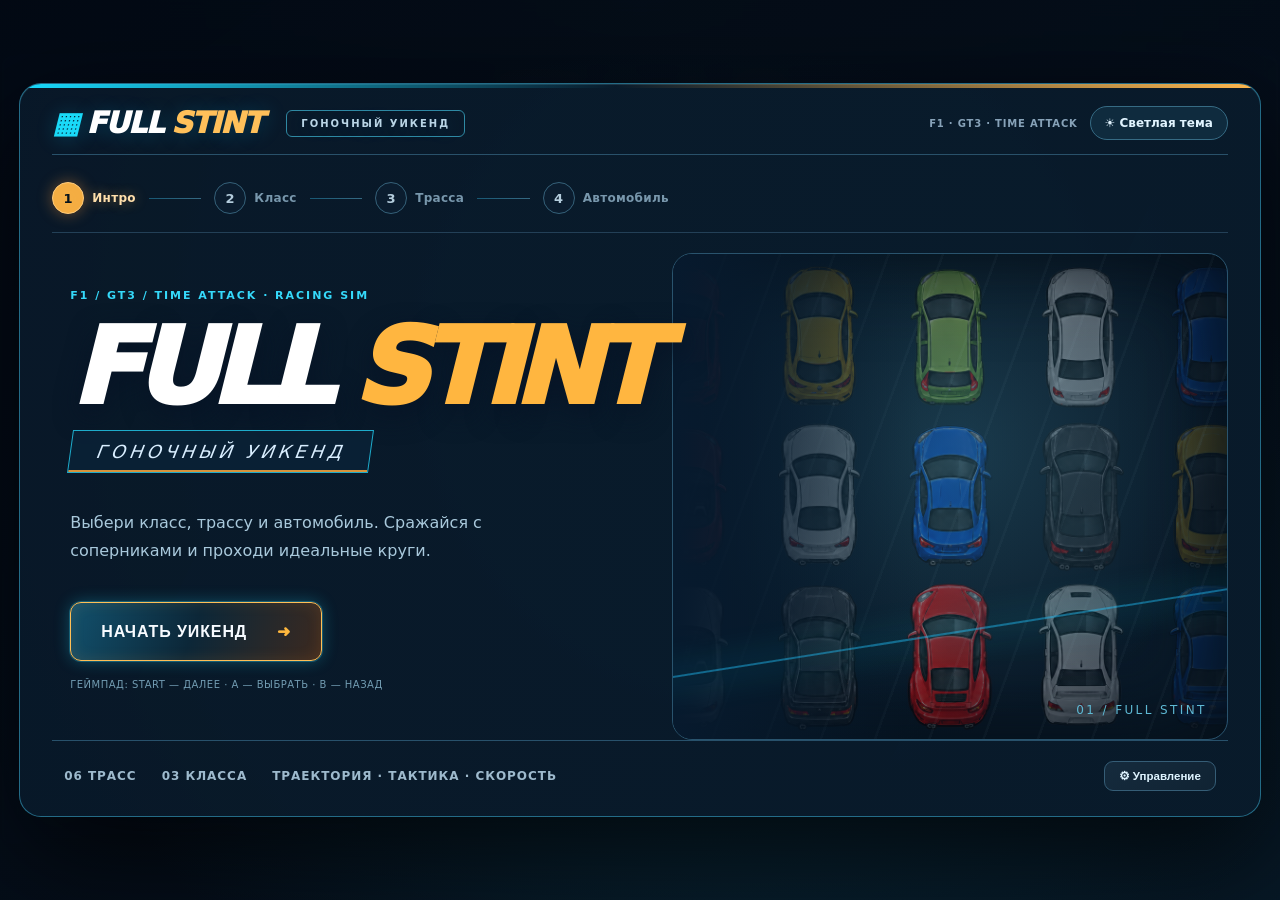
==== index.html @ b7671fef "Load both new circuits before game init, refresh imported track scripts" ====
<!DOCTYPE html>
<html lang="ru">
<head>
    <meta charset="UTF-8">
    <meta name="viewport" content="width=device-width, initial-scale=1.0, user-scalable=no">
    <link rel="icon" href="data:,">
    <title>Full Stint — F1, GT3 &amp; Time Attack</title>
    <link rel="stylesheet" href="styles.css?v=20261113-single-livery-v1">
    <link rel="stylesheet" href="ui-redesign.css?v=20261112-fullstint-v1">
</head>
<body tabindex="-1">

<div id="viewportContainer">
    <div id="hud-top-center">
        <div class="top-metric">
            <div class="top-label" id="sessionLabel">КВАЛИФИКАЦИЯ</div>
            <div class="top-value" id="topLapCounter">КРУГ 1</div>
        </div>
        <div class="top-divider"></div>
        <div class="top-metric">
            <div class="top-label">ПОЗ.</div>
            <div class="top-value" id="topPosCounter" style="color:#38bdf8;">P1 / 1</div>
        </div>
        <div class="top-divider"></div>
        <div class="top-metric">
            <div class="top-label">КРУГ</div>
            <div class="top-value" id="topCurTime">--:--.---</div>
        </div>
        <div class="top-divider"></div>
        <div class="top-metric">
            <div class="top-label" id="topClockLabel">ВРЕМЯ</div>
            <div class="top-value" id="topRaceClock">00:00</div>
        </div>
    </div>

    <div id="start-lights"></div>
    <div id="race-control"></div>

    <div id="hud-left-stack">
      <div id="hud-left" class="hud-panel">
        <h1 id="hudCarTitle">—</h1>
        <div class="timer-row">Сектор <span id="cpStatus" class="timer-val">1 / 4</span></div>
        <div class="timer-row">Последний круг <span id="lastTime" class="timer-val">--:--.---</span></div>
        <div class="standings-mini" id="liveTower" hidden></div>
      </div>
    </div>

    <section id="damage-panel" aria-label="Повреждения машины">
        <h2>Состояние машины</h2>
        <div data-damage="front"><span>Переднее крыло</span><b>0%</b></div>
        <div data-damage="rear"><span>Заднее крыло</span><b>0%</b></div>
        <div data-damage="suspension"><span>Подвеска</span><b>0%</b></div>
        <div data-damage="engine"><span>Двигатель</span><b>0%</b></div>
        <div data-damage="body"><span>Кузов</span><b>0%</b></div>
        <p id="damageEffect">Все узлы исправны</p><small id="damageRepairHint">Ремонт выполняется на пит-стопе</small>
    </section>

    <div id="hud-right" class="hud-panel">
        <div class="timer-row">ТРАССА <span id="hudTrackName" style="color:#38bdf8; font-weight:700;">—</span></div>
        <div class="timer-row">ЛУЧШИЙ <span id="bestTime" class="timer-val best-val">--:--.---</span></div>
        <div class="timer-row">СЕССИЯ <span id="sessionBestTime" class="timer-val">--:--.---</span></div>

    </div>

    <canvas id="gameCanvas" width="1280" height="790" tabindex="0"></canvas>
    <section id="minimapFrame" aria-label="Мини-карта трассы">
        <div class="minimap-heading">КАРТА ТРАССЫ</div>
        <canvas id="minimapCanvas" width="600" height="420"></canvas>
    </section>

    <div id="steering-wheel-dash" aria-label="Показатели автомобиля">
        <div class="dash-block dash-speed-block"><div class="dash-lbl">СКОРОСТЬ</div><div class="dash-val" id="dashSpeed">0 <small>км/ч</small></div><small class="dash-sub slipstream-sub" id="dashSlipstream" hidden></small></div>
        <div class="dash-divider"></div>
        <div class="dash-block dash-gear-block"><div class="dash-lbl">ПЕРЕДАЧА</div><div class="dash-val" id="dashGear">N</div></div>
        <div class="dash-block rpm-block"><div class="dash-lbl">RPM</div><div class="rpm-bar"><div class="rpm-fill" id="dashRpmFill"></div></div><div class="dash-val" id="dashRpm">1100</div></div>
        <div class="dash-divider"></div>
        <div class="dash-block tire-block"><div class="dash-lbl">ШИНЫ</div><div class="dash-val" id="dashTireHealth">100<small>%</small></div><small class="dash-sub" id="dashCompound">M</small></div>
        <div class="dash-divider"></div>
        <div class="dash-block damage-block"><div class="dash-lbl">УРОН</div><div class="dash-val" id="dashWingDmg">0%</div></div>
        <div class="dash-block drs-block" id="drsDashBlock" hidden><div class="dash-lbl">DRS</div><div class="dash-val" id="dashDRS">—</div></div>
    </div>

    <button id="btnHudControls" data-open-controls>Управление · F2</button>
    <section id="pit-assistant" aria-label="Пит-стоп">
        <div class="pit-panel-heading"><h2>ПИТ</h2><span class="pit-speed-badge" id="pitSpeedBadge">80 км/ч</span></div>
        <p class="pit-section-title">ШИНЫ</p>
        <div class="next-tires">
            <button data-next-tire="soft" title="Мягкие · около 5 кругов" aria-label="Мягкие"><b class="tire-dot soft">S</b><small>1</small></button>
            <button data-next-tire="medium" title="Средние · около 8 кругов" aria-label="Средние"><b class="tire-dot medium">M</b><small>2</small></button>
            <button data-next-tire="hard" title="Жёсткие · около 12 кругов" aria-label="Жёсткие"><b class="tire-dot hard">H</b><small>3</small></button>
        </div>
        <div id="nextTireSummary" aria-live="polite" hidden>—</div>
        <button id="btnPitRequest">ПИТ · P</button>
        <div id="pitPlanText" class="pit-status" role="status">ПИТ НЕ ЗАПЛАНИРОВАН</div>
        <div class="race-strategy-card" aria-label="План гонки" hidden>
            <div class="race-strategy-heading"><span>ПЛАН</span><span class="auto-tag">СТАНДАРТ</span></div>
            <div id="raceStrategyPlan" aria-live="polite">—</div>
        </div>
        <small class="pit-help" hidden></small>
    </section>
    <section id="trial-panel" hidden aria-label="Time Attack"><h2>TIME ATTACK</h2><b id="trialRecord">—</b><p id="trialStatus">ПЕРЕСЕКИТЕ СТАРТ</p><small id="trialStartNote">Выезд 90 км/ч · время начнётся на линии</small><small id="trialGhostStatus"></small><p><span id="trialPauseHint">Esc · пауза</span></p></section>
    <div id="control-hint">W / ↑ газ · S / ↓ тормоз / назад · A / ← и D / → руль · Space ручник · Esc пауза</div>
</div>

<!-- ============ ГАРАЖ ============ -->
<div id="garageModal" class="modal-overlay">
    <div class="modal-card garage-card" id="garageCard">
        <div class="modal-title">
            <span class="fs-top-brand"><span class="fs-chequer">▦</span> FULL <em>STINT</em><small>ГОНОЧНЫЙ УИКЕНД</small></span>
            <div class="garage-top-tools"><span>F1 · GT3 · TIME ATTACK</span><button id="themeToggle" class="theme-toggle" type="button" aria-label="Переключить тему">Светлая тема</button></div>
        </div>

        <div class="garage-progress" id="garageProgress" aria-label="Шаги выбора">
            <span class="garage-progress-step active" data-step="intro"><b>1</b> Интро</span><i></i>
            <span class="garage-progress-step" data-step="class"><b>2</b> Класс</span><i></i>
            <span class="garage-progress-step" data-step="track"><b>3</b> Трасса</span><i></i>
            <span class="garage-progress-step" data-step="car"><b>4</b> Автомобиль</span>
        </div>

        <section class="garage-stage is-active fs-intro" id="garageStageIntro" aria-label="Главное меню">
            <div class="fs-intro-world">
                <div class="fs-intro-copy">
                    <div class="fs-eyebrow">F1 / GT3 / TIME ATTACK · RACING SIM</div>
                    <h1>FULL <em>STINT</em></h1>
                    <p class="fs-intro-subtitle">ГОНОЧНЫЙ УИКЕНД</p>
                    <p class="fs-intro-lead">Выбери класс, трассу и автомобиль. Сражайся с соперниками и проходи идеальные круги.</p>
                    <button class="primary-btn fs-intro-action" id="btnIntroContinue" onclick="continueGarageStage('class')">НАЧАТЬ УИКЕНД <span>➜</span></button>
                    <p class="fs-pad-hint">ГЕЙМПАД: START — ДАЛЕЕ · A — ВЫБРАТЬ · B — НАЗАД</p>
                </div>
                <div class="fs-intro-picture" role="img" aria-label="Гоночные автомобили на стартовой решётке"><span class="fs-grid-line"></span><span class="fs-intro-number">01 / FULL STINT</span></div>
            </div>
            <div class="fs-intro-footer"><span>06 ТРАСС</span><span>03 КЛАССА</span><span>ТРАЕКТОРИЯ · ТАКТИКА · СКОРОСТЬ</span><button class="secondary-btn" data-open-controls>⚙ Управление</button></div>
        </section>

        <section class="garage-stage" id="garageStageClass" aria-label="Выбор класса">
            <div class="stage-heading"><div><div class="section-label" id="classModeLabel">ВЫБЕРИ КЛАСС</div><p>Сначала выбери формат гонки</p></div></div>
            <div class="class-switch-row">
                <button class="class-btn active" id="classBtnGT3" onclick="chooseClass('GT3')"><span class="fs-class-type">ГРАН-ТУРИЗМО / WEC</span><strong>GT3</strong><span class="fs-class-art fs-gt3-art"></span><small id="gt3RosterSummary">Гонка на выживание · 12 моделей · 21 машина в сетке</small><span class="fs-class-footer">СКОРОСТЬ 8/10 · БАЛАНС 9/10</span></button>
                <button class="class-btn" id="classBtnF1" onclick="chooseClass('F1')"><span class="fs-class-type">КОРОЛЕВСКИЕ ГОНКИ</span><strong>F1</strong><span class="fs-class-art fs-f1-art"></span><small>Формульные болиды · чемпионат</small><span class="fs-class-footer">СКОРОСТЬ 10/10 · ПРИЖИМ 10/10</span></button>
                <button class="class-btn" id="classBtnTA" onclick="chooseClass('TA')"><span class="fs-class-type">БОРЬБА СО ВРЕМЕНЕМ</span><strong>TIME ATTACK</strong><span class="fs-class-art fs-ta-art"></span><small>16 дорожных машин · FWD, RWD, AWD</small><span class="fs-class-footer">ТВОЙ РЕКОРД · ПРИЗРАК</span></button>
            </div>
            <div class="stage-actions"><button class="secondary-btn" data-open-controls>Управление</button><button class="primary-btn" id="btnClassContinue" onclick="continueGarageStage('track')">Выбрать трассу <span>→</span></button></div>
        </section>

        <section class="garage-stage" id="garageStageTrack" aria-label="Выбор трассы">
            <div class="stage-heading"><div><div class="section-label">ВЫБЕРИ ТРАССУ <span id="trackLockHint"></span></div><p id="trackStageDescription">Выбери трассу для заезда</p></div><button class="secondary-btn stage-back" onclick="continueGarageStage('class')">← Класс</button></div>
            <section class="garage-section garage-track-section">
                <div id="seasonPanel" class="season-panel" style="display:none;">
                    <div class="season-head">
                        <div><b id="seasonTitle">СЕЗОН</b> <span id="seasonSub" style="color:#8b95a5; font-size:11px;"></span></div>
                        <div style="display:flex; gap:8px;">
                            <button class="secondary-btn" id="btnSeasonTable">📊 Таблицы</button>
                            <button class="secondary-btn" id="btnNewSeason">🔀 Новый</button>
                        </div>
                    </div>
                    <div id="seasonCalendar" class="season-cal"></div>
                </div>
                <div class="fs-track-hero" id="selectedTrackHero" aria-live="polite"></div>
                <div class="track-grid" id="trackSelectorGrid"></div>
            </section>
            <div class="stage-actions"><button class="secondary-btn" data-open-controls>Управление</button><button class="primary-btn" onclick="continueGarageStage('car')">Выбрать машину <span>→</span></button></div>
        </section>

        <section class="garage-stage" id="garageStageCar" aria-label="Выбор машины">
            <div class="stage-heading"><div><div class="section-label">ВЫБЕРИ МАШИНУ</div><p id="carStageDescription">Игровые оценки характеристик — от 1 до 100</p></div><button class="secondary-btn stage-back" onclick="continueGarageStage('track')">← Трасса</button></div>
            <section class="garage-section garage-car-section">
                <div class="selected-car-preview" id="selectedCarPreview"></div>
                <div class="car-filter-row"><span class="section-label">ТВОЙ ГАРАЖ</span><span id="garageCarCount"></span><button id="favoriteFilter" class="favorite-filter" type="button" aria-pressed="false">♡ Избранное</button></div>
                <div class="car-grid" id="carSelectorGrid"></div>
                <div class="favorite-empty" id="favoriteEmpty" hidden>Пока нет избранных машин. Нажми ♡ на карточке машины.</div>
                <div class="section-label team-lock-hint" id="teamLockHint"></div>
                <div class="teammate-bar" id="driverBar">
                    <span>Пилот</span>
                    <span id="driverPills" style="display:flex; gap:8px;"></span>
                    <span id="driverHint" style="color:#95a5a6; font-size:10.5px;"></span>
                </div>
            </section>

            <details class="garage-advanced" id="garageAdvanced">
            <summary>Дополнительные настройки · дистанция, соперники, тактика</summary>
            <div class="garage-advanced-content">
                <div class="section-label">СОПЕРНИКИ</div>
                <div class="ai-settings"><label>Темп соперников <output>106%</output><input data-ai-setting="pace" type="range" min="80" max="110" value="106" aria-label="Темп соперников"></label><label>Агрессивность <output>65%</output><input data-ai-setting="aggression" type="range" min="0" max="100" value="65" aria-label="Агрессивность соперников"></label><small>Агрессивность: 0 — осторожно, 100 — жёсткая борьба. В гонке с призраком соперников нет.</small></div>
                <div class="section-label">ДИСТАНЦИЯ И ТАКТИКА</div>
                <div class="garage-strategy-options">
                    <div id="lapSection" style="display:flex; gap:10px; align-items:center;">
                        <div style="font-size:10.5px; color:#95a5a6; font-weight:700;">КРУГОВ В ГОНКЕ:</div>
                        <div id="lapButtons" style="display:flex; gap:5px;">
                            <button class="lap-btn" data-laps="2" onclick="setLaps(2)">2 кр.</button>
                            <button class="lap-btn active" data-laps="3" onclick="setLaps(3)">3 кр.</button>
                            <button class="lap-btn" data-laps="5" onclick="setLaps(5)">5 кр.</button>
                            <button class="lap-btn" data-laps="10" onclick="setLaps(10)">10 кр.</button>
                        </div>
                    </div>
                    <div id="enduranceNote" class="endurance-note" style="display:none;"></div>
                    <div id="strategyRules" class="strategy-intro"></div>
                </div>
                <div class="strategy-grid" id="strategyGrid"></div>
            </div>
            </details>

            <p id="ghostRecordHint"></p>
            <small class="map-credit">Геометрия © <a href="https://www.openstreetmap.org/copyright" target="_blank" rel="noopener">OpenStreetMap contributors</a> · ODbL</small>
            <div class="start-actions"><button class="secondary-btn" data-open-controls>Управление и клавиши</button>
                <button class="ghost-btn" id="btnGhostRace">🏁 Time Attack</button>
                <button class="secondary-btn" id="btnStartQuali">⏱️ Квалификация</button>
                <button class="primary-btn" id="btnDirectRace">Гонка со старта ▶</button>
            </div>
        </section>
    </div>
</div>

<!-- ============ ПАУЗА ============ -->
<div id="pauseModal" class="modal-overlay" style="display:none;">
    <div class="modal-card" style="width:min(460px,95vw); text-align:center;">
        <div class="modal-title" style="justify-content:center;">⏸ ПАУЗА</div>
        <div style="display:flex; flex-direction:column; gap:10px; margin-top:10px;">
            <button class="secondary-btn" data-open-controls>Управление и клавиши</button>
            <button class="primary-btn" id="btnResumeGame">Продолжить</button>
            <button class="secondary-btn" id="btnRestartTrial" style="display:none;">Новая попытка Time Attack</button>
            <button class="secondary-btn" id="btnEndQuali" style="display:none;">🏁 Завершить квалификацию → гонка по её итогам</button>
            <button class="secondary-btn" id="btnBackToGarage">В гараж</button>
        </div>
    </div>
</div>

<!-- ============ ФИНИШ / ТАБЛИЦЫ ============ -->
<div id="finishModal" class="modal-overlay" style="display:none;">
    <div class="modal-card" style="width:min(980px,97vw);">
        <div class="modal-title"><span id="finishTitle">🏁 ФИНИШ</span><span id="finishSub" style="font-size:12px; color:#38bdf8;"></span></div>
        <div class="finish-tabs" id="finishTabs">
            <button class="view-btn active" id="tabRace">🏁 Результат гонки</button>
            <button class="view-btn" id="tabDrivers">👤 Кубок гонщиков</button>
            <button class="view-btn" id="tabTeams">🏭 Кубок конструкторов</button>
        </div>
        <div id="finishBanner" class="finish-banner" style="display:none;"></div>
        <div class="standings-scroll-box">
            <table class="standings-table">
                <thead id="finishTableHead"></thead>
                <tbody id="finishTableBody"></tbody>
            </table>
        </div>
        <div style="display:flex; gap:10px; justify-content:flex-end; margin-top:10px;">
            <button class="secondary-btn" id="btnFinishRestart">↻ Ещё раз</button>
            <button class="secondary-btn" id="btnFinishGarage">В гараж</button>
            <button class="primary-btn" id="btnFinishNext" style="display:none;">Следующая гонка ▶</button>
        </div>
    </div>
</div>


<div id="controlsModal" class="modal-overlay" style="display:none;" role="dialog" aria-modal="true" aria-labelledby="controlsTitle">
    <div class="modal-card controls-card">
        <div class="controls-heading"><div><h2 id="controlsTitle">Управление</h2><p>Настройте клавиатуру и геймпад отдельно</p></div><button id="btnCloseControls" class="secondary-btn">Готово · Esc / B</button></div>
        <p id="bindingMessage" role="status"></p>
        <div class="controls-tabs" role="tablist" aria-label="Тип управления">
            <button type="button" class="controls-tab active" role="tab" aria-selected="true" data-controls-tab="keyboard">⌨️ Клавиатура</button>
            <button type="button" class="controls-tab" role="tab" aria-selected="false" data-controls-tab="gamepad">🎮 Геймпад</button>
        </div>
        <section id="keyboardControlsPanel" role="tabpanel">
            <div id="bindingGrid"></div>
            <button id="btnResetBindings" class="secondary-btn">Сбросить клавиши</button>
        </section>
        <section id="gamepadControlsPanel" role="tabpanel" hidden>
            <p id="gamepadStatus" class="gamepad-status" role="status">Проверяем подключение геймпада…</p>
            <p class="gamepad-note">Газ и тормоз работают с аналоговыми триггерами, руль — с осью стика. В гонке кнопки позволяют менять передачи и шины, запрашивать пит-стоп, управлять камерой, звуком и паузой. В меню: крестовина или левый стик — выбор, A — подтвердить, B — назад или продолжить.</p>
            <div id="gamepadBindingGrid"></div>
            <button id="btnResetGamepadBindings" class="secondary-btn">Сбросить назначения геймпада</button>
        </section>
<h3>Соперники</h3><div class="ai-settings"><label>Темп соперников <output>106%</output><input data-ai-setting="pace" type="range" min="80" max="110" value="106" aria-label="Темп соперников"></label><label>Агрессивность <output>65%</output><input data-ai-setting="aggression" type="range" min="0" max="100" value="65" aria-label="Агрессивность соперников"></label><small>Агрессивность: 0 — осторожно, 100 — жёсткая борьба. В гонке с призраком соперников нет.</small></div><h3>Коробка, камера и поведение машины</h3><p class="settings-note">В режиме с призраком физика и коробка фиксируются на старте. Клавиши и камеру можно менять.</p>
<div class="config-bar">
            <div style="display:flex; gap:18px; flex-wrap:wrap;">
                <div>
                    <div class="cfg-label">КОРОБКА ПЕРЕДАЧ</div>
                    <div style="display:flex; gap:5px;">
                        <button class="view-btn active" id="btnGearAuto" onclick="setTransmissionMode('AUTO')">⚙️ Автомат</button>
                        <button class="view-btn" id="btnGearManual" onclick="setTransmissionMode('MANUAL')">🕹️ Ручная</button>
                    </div>
                </div>
                <div>
                    <div class="cfg-label">ВИД СВЕРХУ (камера)</div>
                    <div style="display:flex; gap:5px;">
                        <button class="view-btn active" data-tf="CAR" onclick="setTopFollow('CAR')" title="Камера следует за вашей машиной">🚗 На машине</button>
                        <button class="view-btn" data-tf="TRACK" onclick="setTopFollow('TRACK')" title="Камера неподвижна, видна вся трасса целиком">🗺️ На трассе</button>
                    </div>
                </div>
                <div>
                    <div class="cfg-label">УПРАВЛЕНИЕ МАШИНОЙ</div>
                    <div style="display:flex; gap:5px;">
                        <button class="view-btn active" data-hm="ARCADE" onclick="setHandling('ARCADE')" title="Больше сцепления, мгновенный отклик руля и педалей">🎮 Аркада</button>
                        <button class="view-btn" data-hm="REAL" onclick="setHandling('REAL')" title="Полный круг сцепления и точная работа педалями">🏁 Реализм</button>
                    </div>
                </div>
                <div>
                    <div class="cfg-label">ЗВУК</div>
                    <button class="view-btn active" id="btnSound" onclick="toggleSound()">🔊 Вкл</button>
                </div>
            </div>
            </div>
    </div>
</div>

<script src="data.js?v=20261104-wec-pitlane-single-livery-v1"></script>
<script src="circuits.js?v=20261104-wec-reset-v4"></script>
<script src="track-geometry.js?v=20261104-wec-pitlane-single-livery-v1"></script>
<script src="vehicle-character.js?v=20261103-balance-2.20"></script>
<script src="balance.js?v=20261112-bop-v1"></script>
<script src="sprites.js?v=20261103-time-attack-ghost-v4"></script>
<script src="sprite-overrides.js?v=20261113-single-livery-v1"></script>
<script src="models.js?v=20261103-time-attack-ghost-v4"></script>
<script src="track.js?v=20261113-import-monza-spa-v2"></script>
<script src="render2d.js?v=20261113-single-livery-v1"></script>

<script src="topview.js?v=20261113-import-monza-spa-v2"></script>
<script src="audio.js?v=20261103-time-attack-16-car-v1"></script>
<script src="race-ai.js?v=20261113-overtaking-v2"></script>
<script src="physics.js?v=20261113-import-grid-v2"></script>
<script src="custom-monza.js?v=20261113-import-v2"></script>
<script src="custom-spa.js?v=20261113-import-v2"></script>
<script src="season.js?v=20261104-wec-reset-v4"></script>
<script src="controls.js?v=20261104-distance-boards-v1"></script>
<script src="ghost.js?v=20261103-portrait-notices-2.19"></script>
<script src="main.js?v=20261113-single-livery-v1"></script>
</body>
</html>
---- styles.css ----
* { box-sizing: border-box; user-select: none; -webkit-user-select: none; touch-action: none; }
body {
    margin: 0; overflow: hidden; background-color: #06090e;
    display: flex; justify-content: center; align-items: center; height: 100vh;
    color: #ecf0f1; font-family: 'Segoe UI', system-ui, sans-serif;
}
#viewportContainer {
    position: relative; width: 1280px; height: 790px; overflow: hidden;
    box-shadow: 0 12px 55px rgba(0,0,0,0.95); border: 2px solid #232a38; border-radius: 10px; background: #14221a;
}
canvas#gameCanvas { position: absolute; top: 0; left: 0; width:1280px; height:790px; transform-origin: 50% 58%; z-index: 2; }
canvas#minimapCanvas { position: absolute; bottom: 14px; right: 14px; z-index: 7; pointer-events: none; }

.hud-panel {
    position: absolute; background: rgba(10, 14, 21, 0.88); backdrop-filter: blur(8px);
    padding: 10px 14px; border-radius: 12px; border: 1px solid rgba(255,255,255,0.12);
    pointer-events: none; font-variant-numeric: tabular-nums; z-index: 6;
}
#hud-left { top: 14px; left: 14px; width: 330px; }
#hud-right { top: 14px; right: 14px; text-align: right; min-width: 250px; }

#steering-wheel-dash {
    position: absolute; bottom: 14px; left: 50%; transform: translateX(-50%);
    background: rgba(10, 14, 21, 0.95); border: 2px solid #22304a; border-top: 3px solid #38bdf8;
    border-radius: 14px; padding: 6px 24px; display: flex; align-items: center; gap: 22px;
    box-shadow: 0 10px 30px rgba(0,0,0,0.85); pointer-events: none; z-index: 6;
}
.dash-block { text-align: center; }
.dash-lbl { font-size: 9px; font-weight: 700; color: #8b95a5; letter-spacing: 0.8px; text-transform: uppercase; }
.dash-val { font-size: 21px; font-weight: 900; color: #ffffff; }
.dash-val small { font-size: 11px; font-weight: 600; color: #94a3b8; }
.dash-divider { width: 1px; height: 30px; background: rgba(255,255,255,0.15); }

#hud-top-center {
    position: absolute; top: 12px; left: 50%; transform: translateX(-50%);
    background: rgba(10, 14, 21, 0.94); border: 1px solid rgba(255,255,255,0.15);
    border-top: 3px solid #ff3b4e; border-radius: 12px; padding: 6px 20px;
    display: flex; align-items: center; gap: 18px; box-shadow: 0 8px 25px rgba(0,0,0,0.75);
    pointer-events: none; font-variant-numeric: tabular-nums; z-index: 6;
}
.top-metric { text-align: center; }
.top-label { font-size: 9px; font-weight: 700; color: #8b95a5; letter-spacing: 0.8px; text-transform: uppercase; }
.top-value { font-size: 17px; font-weight: 800; color: #ffffff; }
.top-divider { width: 1px; height: 26px; background: rgba(255,255,255,0.12); }

#start-lights {
    position: absolute; top: 76px; left: 50%; transform: translateX(-50%);
    background: #12161f; padding: 10px 20px; border-radius: 12px; border: 2px solid #2f3640;
    display: flex; gap: 14px; box-shadow: 0 10px 30px rgba(0,0,0,0.85); opacity: 0;
    transition: opacity 0.4s ease; pointer-events: none; z-index: 6;
}
.light-pod { display: flex; flex-direction: column; gap: 5px; background: #080a0d; padding: 5px; border-radius: 7px; }
.light-bulb { width: 19px; height: 19px; border-radius: 50%; background: #220a0d; border: 1px solid #3a1519; }
.light-bulb.on { background: #ff1e27; box-shadow: 0 0 16px #ff1e27, 0 0 5px #fff inset; }
.light-bulb.green { background: #00e676; box-shadow: 0 0 16px #00e676, 0 0 5px #fff inset; }

#race-control {
    position: absolute; top: 142px; left: 50%; transform: translateX(-50%);
    background: rgba(14, 18, 25, 0.95); border-left: 5px solid #f39c12; padding: 8px 20px;
    border-radius: 8px; font-weight: 700; font-size: 13px; opacity: 0; transition: opacity 0.25s;
    pointer-events: none; z-index: 6; text-align: center;
}

/* ВИРУТАЛЬНЫЕ КНОПКИ ДЛЯ СМАРФОНОВ (СКРЫТЫ НА ПК) */
#mobileControlsOverlay {
    position: absolute; inset: 0; pointer-events: none; z-index: 10; display: none;
}
.mob-btn {
    position: absolute; background: rgba(15, 23, 42, 0.85); border: 2px solid rgba(56, 189, 248, 0.6);
    color: #fff; font-weight: 900; border-radius: 14px; display: flex; justify-content: center; align-items: center;
    pointer-events: auto; cursor: pointer; box-shadow: 0 6px 20px rgba(0,0,0,0.6);
    font-size: 13px; text-transform: uppercase;
}
.mob-btn:active { background: rgba(56, 189, 248, 0.35); transform: scale(0.95); }
#mobSteerLeft  { bottom: 25px; left: 20px; width: 75px; height: 75px; font-size: 22px; }
#mobSteerRight { bottom: 25px; left: 105px; width: 75px; height: 75px; font-size: 22px; }
#mobBrake      { bottom: 25px; right: 110px; width: 85px; height: 85px; background: rgba(239, 68, 68, 0.35); border-color: #ef4444; }
#mobThrottle   { bottom: 25px; right: 15px; width: 85px; height: 85px; background: rgba(34, 197, 94, 0.35); border-color: #22c55e; }
#mobTireSoft   { top: 150px; right: 154px; width: 62px; height: 36px; font-size: 10px; border-color: #ff4757; }
#mobTireMed    { top: 150px; right: 84px; width: 62px; height: 36px; font-size: 10px; border-color: #f1c40f; }
#mobTireHard   { top: 150px; right: 14px; width: 62px; height: 36px; font-size: 10px; border-color: #dfe4ea; }
#mobGyroToggle { top: auto; bottom: 112px; left: 20px; width: 110px; height: 36px; font-size: 10.5px; background: rgba(59, 130, 246, 0.4); }

h1 { margin: 0 0 2px 0; font-size: 13.5px; letter-spacing: 0.5px; color: #ff3b4e; }
.sub { font-size: 10.5px; color: #95a5a6; margin-bottom: 3px; }
.ctrl { font-size: 10.2px; margin: 1.5px 0; color: #dcdde1; }
.timer-row { margin: 2.5px 0; font-size: 11.5px; color: #aeb6bf; }
.timer-val { font-size: 15px; font-weight: 700; color: #ffffff; margin-left: 6px; }
.best-val { color: #c084fc; }
.pen-val { color: #ff4757; font-weight: 800; }

.standings-mini {
    margin-top: 4px; border-top: 1px solid rgba(255,255,255,0.1); padding-top: 3px;
    font-size: 9.5px; text-align: left; max-height: 130px; overflow: hidden;
}
.standings-mini-row { display: flex; justify-content: space-between; margin: 1px 0; padding: 1px 3px; border-radius: 3px; }

.modal-overlay {
    position: fixed; inset: 0; background: rgba(5, 8, 13, 0.92); backdrop-filter: blur(10px);
    display: flex; justify-content: center; align-items: center; z-index: 20;
}
.modal-card {
    background: #111621; border: 1px solid #283246; border-radius: 16px;
    padding: 14px 20px; width: min(1220px, 97vw); max-height: 96vh; overflow-y: auto; box-shadow: 0 20px 60px rgba(0,0,0,0.95);
}
.modal-title { font-size: 18px; font-weight: 800; color: #ffffff; margin: 0 0 6px 0; display: flex; justify-content: space-between; align-items: center; }
.section-label { font-size: 10.5px; font-weight: 800; color: #8b95a5; letter-spacing: 0.7px; text-transform: uppercase; margin: 7px 0 4px 0; }

.class-switch-row { display: flex; gap: 10px; margin-bottom: 5px; }
.class-btn {
    flex: 1; padding: 7px 13px; border-radius: 10px; cursor: pointer; background: #171e2d;
    border: 2px solid #28344d; color: #aeb6bf; font-weight: 800; font-size: 12.5px; text-align: left; transition: 0.15s;
}
.class-btn.active { border-color: #ff3b4e; background: #221c29; color: #ffffff; box-shadow: 0 0 16px rgba(255,59,78,0.22); }
.class-btn small { display: block; font-size: 10px; font-weight: 500; color: #8b95a5; margin-top: 2px; }

.track-grid { display: grid; grid-template-columns: repeat(4, 1fr); gap: 8px; margin-bottom: 6px; }
.track-card {
    background: #161d2b; border: 2px solid #253047; border-radius: 10px; padding: 6px 9px;
    cursor: pointer; display: flex; align-items: center; gap: 8px; transition: 0.15s;
}
.track-card:hover { border-color: #4b5d82; }
.track-card.active { border-color: #38bdf8; background: #19293d; box-shadow: 0 0 14px rgba(56,189,248,0.2); }
.track-info-title { font-size: 11.5px; font-weight: 800; color: #fff; }
.track-info-sub { font-size: 9.5px; color: #95a5a6; margin-top: 2px; }

.car-grid { display: grid; grid-template-columns: repeat(6, 1fr); gap: 7px; margin: 5px 0; }
.car-item {
    background: #171e2c; border: 2px solid #252f44; border-radius: 10px; padding: 6px 8px;
    cursor: pointer; transition: 0.15s; display: flex; flex-direction: column; align-items: center;
}
.car-item:hover { border-color: #4b5d82; transform: translateY(-1px); }
.car-item.selected { border-color: #ff3b4e; background: #1e2334; box-shadow: 0 0 14px rgba(255,59,78,0.25); }
.car-item-title { font-size: 11px; font-weight: 800; margin-top: 2px; text-align: center; color: #fff; }
.car-item-sub { font-size: 9.2px; color: #38bdf8; text-align: center; margin-bottom: 2px; font-weight: 600; }
.car-stat-bar { width: 100%; font-size: 8.8px; color: #95a5a6; margin-top: 2px; }
.stat-track { width: 100%; height: 3.5px; background: #0c1017; border-radius: 2px; overflow: hidden; margin-top: 1px; }
.stat-fill { height: 100%; background: #38bdf8; }

.teammate-bar {
    background: #151d2c; border: 1px solid #2a3854; border-radius: 10px; padding: 7px 12px;
    margin: 6px 0; display: flex; align-items: center; justify-content: space-between; flex-wrap: wrap; gap: 10px; font-size: 11.5px;
}
.driver-pill {
    background: #1e293b; border: 2px solid #334155; color: #e2e8f0; padding: 4px 11px;
    border-radius: 7px; cursor: pointer; font-weight: 700; font-size: 11px; transition: 0.15s;
}
.driver-pill.active { border-color: #00e676; background: #132e26; color: #ffffff; }

.strategy-grid { display: grid; grid-template-columns: repeat(3, 1fr); gap: 8px; margin-top: 4px; }
.strategy-card {
    background: #151c29; border: 2px solid #253147; border-radius: 9px; padding: 7px 10px;
    cursor: pointer; transition: 0.15s; font-size: 10.5px;
}
.strategy-card:hover { border-color: #4b5d82; }
.strategy-card.active { border-color: #00e676; background: #142a25; box-shadow: 0 0 14px rgba(0,230,118,0.18); }
.strategy-title { font-size: 11.5px; font-weight: 800; color: #fff; margin-bottom: 2px; display: flex; justify-content: space-between; }
.strategy-plan { color: #38bdf8; font-weight: 700; margin-bottom: 2px; }
.strategy-desc { color: #95a5a6; font-size: 9.5px; }

.config-bar {
    display: flex; flex-wrap: wrap; gap: 12px; align-items: center; justify-content: space-between;
    background: #161d2b; padding: 9px 14px; border-radius: 12px; margin-top: 7px;
}
.lap-btn, .view-btn {
    background: #222b3d; color: #ecf0f1; border: 2px solid #313e57; padding: 5px 10px;
    border-radius: 7px; cursor: pointer; font-weight: 700; font-size: 11px;
}
.lap-btn.active, .view-btn.active { border-color: #38bdf8; background: #1c324c; color: #fff; }

.primary-btn {
    background: linear-gradient(135deg, #ff3b4e, #c2182b); color: #fff; border: none; padding: 9px 18px;
    border-radius: 10px; font-weight: 800; font-size: 12.5px; cursor: pointer; box-shadow: 0 5px 18px rgba(255,59,78,0.4);
}
.secondary-btn { background: #253046; color: #fff; border: 1px solid #3b4a68; padding: 7px 14px; border-radius: 9px; font-weight: 700; font-size: 11.5px; cursor: pointer; }

.standings-scroll-box { max-height: 390px; overflow-y: auto; border: 1px solid #222b3c; border-radius: 8px; }
.standings-table { width: 100%; border-collapse: collapse; font-size: 11.5px; }
.standings-table th { position: sticky; top: 0; background: #161e2e; z-index: 2; padding: 6px 8px; text-align: left; border-bottom: 2px solid #2b374f; }
.standings-table td { padding: 5px 8px; border-bottom: 1px solid #222b3c; text-align: left; }
.standings-table tr.player-row { background: rgba(255, 59, 78, 0.22); font-weight: 700; }
.standings-table tr.teammate-row { background: rgba(56, 189, 248, 0.12); }

/* ===== Добавлено при исправлении ===== */
#viewportContainer { transform-origin: center center; flex: none; }
#hud-right { top: 14px; right: 14px; }
.cfg-label { font-size: 10px; color: #95a5a6; font-weight: 700; margin-bottom: 4px; }
.rpm-bar { width: 90px; height: 9px; background: #0c1017; border: 1px solid #2a3854; border-radius: 5px; overflow: hidden; margin-top: 8px; }
.rpm-fill { height: 100%; width: 0%; background: linear-gradient(90deg, #22c55e 0%, #facc15 65%, #ef4444 90%); }

.car-thumb { display: block; margin: 0 auto 2px; }
.car-item-team { font-size: 9px; color: #7d8aa3; text-align: center; margin-bottom: 2px; }

.strategy-card { display: flex; flex-direction: column; gap: 3px; }
.strategy-intro {font-size:11px;color:#a9bac9;line-height:1.5;flex:1;min-width:280px;padding:9px 11px;border-left:2px solid #5eead4;background:#14232d;border-radius:0 8px 8px 0;}
.strategy-example-card {cursor:default;}
.strategy-example-card:hover {border-color:#2b3a49;}
.strategy-plan { display: flex; flex-wrap: wrap; align-items: center; gap: 3px; }
.tire-chip { display: inline-block; padding: 1px 6px; border-radius: 9px; font-size: 9.5px; font-weight: 800; color: #0b0f17; }
.tire-arrow { color: #8b95a5; font-size: 9px; }
.risk-badge { font-size: 9px; font-weight: 800; padding: 1px 6px; border-radius: 6px; background: #223049; color: #cbd5e1; }
.risk-low { background: #14532d; color: #bbf7d0; }
.risk-mid { background: #713f12; color: #fde68a; }
.risk-high { background: #7f1d1d; color: #fecaca; }
.strategy-idea { color: #dbe3f0; font-size: 10px; }
.strategy-pros { color: #86efac; font-size: 9.5px; }
.strategy-cons { color: #fca5a5; font-size: 9.5px; }
.strategy-stats { color: #8b95a5; font-size: 9px; border-top: 1px solid #253147; padding-top: 3px; margin-top: 2px; }

.hud-tire-warn { color: #ff4757 !important; }
#race-control { max-width: 520px; }

#steering-wheel-dash { left: calc(50% - 34px); gap: 14px; padding: 6px 16px; white-space: nowrap; }
.dash-val small { white-space: nowrap; }

/* ===== Сезон, таблицы, обороты ===== */
#shiftLights { position: absolute; bottom: 82px; left: calc(50% - 34px); transform: translateX(-50%); display: flex; gap: 5px; z-index: 6; pointer-events: none; }
#shiftLights .sl { width: 17px; height: 9px; border-radius: 3px; background: #1b2230; border: 1px solid #2b374f; }
#shiftLights .sl.on-g { background: #22c55e; box-shadow: 0 0 9px #22c55e; }
#shiftLights .sl.on-r { background: #ef4444; box-shadow: 0 0 9px #ef4444; }
#shiftLights .sl.on-b { background: #38bdf8; box-shadow: 0 0 10px #38bdf8; }
#hud-top-center { gap: 14px; }
.season-panel { background: #151d2c; border: 1px solid #2a3854; border-radius: 10px; padding: 8px 12px; margin: 6px 0; }
.season-head { display: flex; justify-content: space-between; align-items: center; gap: 10px; font-size: 12.5px; }
.season-cal { display: flex; gap: 8px; margin-top: 6px; flex-wrap: wrap; }
.cal-chip { background: #1b2436; border: 1px solid #2d3b57; border-radius: 8px; padding: 4px 10px; font-size: 11px; color: #cbd5e1; }
.cal-chip.done { border-color: #14532d; color: #86efac; }
.cal-chip.next { border-color: #38bdf8; background: #19293d; color: #fff; font-weight: 700; }
.track-grid.locked .track-card { pointer-events: none; opacity: 0.45; }
.track-grid.locked .track-card.active { opacity: 1; }
.car-grid.locked .car-item { pointer-events: none; opacity: 0.4; }
.car-grid.locked .car-item.selected { opacity: 1; }
.driver-bar-locked .driver-pill { pointer-events: none; }
.finish-tabs { display: flex; gap: 6px; margin: 4px 0 8px; }
.finish-banner { background: linear-gradient(135deg, #3b2f0a, #1c2a14); border: 1px solid #a16207; border-radius: 10px; padding: 8px 12px; margin-bottom: 8px; font-weight: 700; font-size: 13px; color: #fde68a; }
.endurance-note { background: #1b2b22; border: 1px solid #14532d; color: #86efac; padding: 4px 10px; border-radius: 8px; font-size: 11px; font-weight: 700; }
.standings-table td.num, .standings-table th.num { text-align: right; }
.team-dot { display: inline-block; width: 9px; height: 9px; border-radius: 50%; margin-right: 6px; vertical-align: middle; }
.car-note { font-size: 8.6px; color: #7d8aa3; text-align: center; margin-bottom: 2px; min-height: 22px; }
.car-stat-bar { font-size: 8.2px; }

.pause-opts { background: #151d2c; border: 1px solid #2a3854; border-radius: 10px; padding: 10px; }
/* Racing Club: quiet surfaces and a compact race display. */
body { background: #0b1017; }
.modal-overlay { background: rgba(5,10,17,.94); }
.modal-card { background: #111a25; border: 1px solid #2c3c4c; border-radius: 20px; box-shadow: 0 24px 80px #0008; padding: 28px; }
.modal-title { font-size: 24px; letter-spacing: 2px; border-bottom: 1px solid #2c3c4c; padding-bottom: 18px; }
.section-label { color: #9cabbc; letter-spacing: 1.6px; margin-top: 24px; }
.class-btn, .track-card, .car-card, .strategy-card { border-radius: 10px; background: #182431; border-color: #2b3a49; box-shadow: none; }
.track-grid { grid-template-columns: repeat(auto-fit,minmax(180px,1fr)); max-height: 210px; overflow-y: auto; padding: 3px; }
.car-grid { max-height: 290px; overflow-y: auto; padding: 3px; }
.track-card.active,.car-card.active,.strategy-card.active,.class-btn.active { border-color: #5eead4; background: #183a3a; }
.primary-btn { background: #5eead4; color: #092b28; border: 0; border-radius: 9px; padding: 14px 24px; }
.secondary-btn,.view-btn { border-radius: 8px; }
button:focus-visible,summary:focus-visible,.track-card:focus-visible,.car-card:focus-visible { outline: 3px solid #5eead4; outline-offset: 3px; }
.advanced-settings { margin-top: 22px; border-top: 1px solid #2c3c4c; padding-top: 16px; }
.advanced-settings summary { cursor: pointer; color: #b7c8d9; }
.start-actions { display:flex; justify-content:flex-end; gap:12px; margin-top:22px; position:sticky; bottom:-28px; background:#111a25; padding:16px 0; }
#hud-left { top:90px; width:205px; padding:10px; }
#hud-left .ctrl { display:none; }
#hud-right { top:90px; min-width:205px; }
#hud-top-center { min-width:540px; justify-content:space-around; border-top-color:#5eead4; box-shadow:none; }
#steering-wheel-dash { gap:14px; padding:8px 18px; border:1px solid #415366; border-top:2px solid #5eead4; }
#steering-wheel-dash .dash-block:has(#dashRpm),#steering-wheel-dash .dash-block:has(#dashTireTemp) { display:none; }
#dashSpeed { font-size:30px; }
#race-control { top:160px; }
* { scrollbar-width:thin; scrollbar-color:#405469 #111a25; }
.modal-card,.modal-card * { touch-action: auto; }
@media(max-width:700px) { .modal-card {padding:16px;} .modal-title {font-size:18px;} .strategy-grid {grid-template-columns:1fr;} .start-actions {bottom:-16px;flex-wrap:wrap;} #pit-assistant {right:8px;top:56px;width:min(252px,calc(100vw - 16px));max-height:calc(100vh - 160px);overflow-y:auto;} }
.car-item { border-radius:10px; background:#182431; border-color:#2b3a49; box-shadow:none; }
.car-item.selected { border-color:#5eead4; background:#183a3a; box-shadow:none; }
.season-cal { max-height:110px; overflow:auto; }

#control-hint {position:absolute;left:16px;bottom:20px;z-index:6;font-size:11px;line-height:1.7;color:#d9e6f2;background:#0a1019cc;padding:8px 12px;border-radius:8px;pointer-events:none;}

#mobPit {top:194px;right:84px;width:132px;height:36px;font-size:11px;}
#mobPause {top:194px;right:14px;width:62px;height:36px;font-size:10px;}
body.is-mobile #control-hint {display:none;}
/* Visible pit decisions and a separate keyboard settings screen. */
#btnHudControls {position:absolute;top:18px;left:16px;z-index:9;border:1px solid #567083;background:#142330;color:#e5f3ff;padding:10px 16px;border-radius:10px;cursor:pointer;font-weight:600;}
#pit-assistant {position:absolute;right:16px;top:198px;width:252px;z-index:8;background:linear-gradient(155deg,#122431f7,#0c1722f7);border:1px solid #456378;border-radius:15px;padding:13px;color:#e4edf5;font-size:12px;box-shadow:0 12px 30px #0005;backdrop-filter:blur(8px);}
#pit-assistant[hidden] {display:none;}
#pit-assistant .pit-panel-heading {display:flex;align-items:center;justify-content:space-between;margin-bottom:12px;}
#pit-assistant h2 {font-size:17px;margin:2px 0 0;color:#fff;letter-spacing:0;}
.pit-kicker,.race-strategy-heading {font-size:9px;letter-spacing:1.1px;font-weight:800;color:#91a8b7;}
.pit-speed-badge {background:#153e3b;border:1px solid #287d73;color:#8df0dc;border-radius:999px;padding:5px 9px;font-size:10px;font-weight:800;}
#pit-assistant .pit-section-title {margin:0 0 8px;color:#c9d8e4;font-size:11px;font-weight:700;}
.next-tires {display:grid;grid-template-columns:repeat(3,minmax(0,1fr));gap:6px;}
.next-tires button {min-width:0;border:1px solid #3b5364;border-radius:10px;background:#172837;color:#dce8f2;padding:8px 3px;cursor:pointer;display:flex;align-items:center;flex-direction:column;gap:5px;font:inherit;transition:background .16s,border-color .16s,transform .16s;}
.next-tires button:hover {background:#203748;border-color:#68879c;transform:translateY(-1px);}
.next-tires button.selected {border:2px solid #5eead4;padding:7px 2px;background:#17413f;color:#fff;box-shadow:0 0 0 2px #5eead41a;}
.next-tires button span {font-size:11px;font-weight:700;}
.next-tires small {font-size:9px;color:#9fb4c2;white-space:nowrap;}
.tire-dot {display:grid;place-items:center;border:3px solid;border-radius:50%;width:27px;height:27px;font-size:12px;}
.tire-dot.soft {border-color:#ff6b76;}.tire-dot.medium{border-color:#f9d968;}.tire-dot.hard{border-color:#e4edf5;}
#nextTireSummary {margin:9px 1px 10px;color:#9cecdf;font-size:10px;font-weight:650;}
#btnPitRequest {width:100%;border:0;border-radius:10px;background:linear-gradient(100deg,#69efcf,#50d7c8);color:#07332d;font-size:12px;font-weight:800;padding:11px 8px;cursor:pointer;box-shadow:0 5px 14px #35c9b329;}
#btnPitRequest:hover:not(:disabled) {filter:brightness(1.06);}
#pitPlanText {margin-top:9px;padding:9px 10px;border:1px solid #2d4353;border-radius:9px;background:#0b1721;color:#dce8f2;font-size:11px;line-height:1.45;}
.race-strategy-card {margin-top:9px;padding:9px 10px;border:1px solid #2d4353;border-radius:10px;background:#14212c;}
.race-strategy-heading {display:flex;align-items:center;justify-content:space-between;margin-bottom:7px;}
.auto-tag {border-radius:999px;padding:2px 6px;background:#263d4b;color:#9ac3d4;font-size:8px;letter-spacing:.5px;}
#raceStrategyPlan {font-size:10px;color:#dbe7ef;line-height:1.45;}
.race-plan-name {font-weight:750;color:#fff;margin-bottom:6px;}
.race-plan-timeline {display:flex;flex-wrap:wrap;align-items:center;gap:4px;}
.race-plan-stint {display:flex;align-items:center;gap:4px;padding:4px 5px;border-radius:7px;background:#0d1923;color:#b9c9d5;font-size:9px;}
.race-plan-stint i {display:grid;place-items:center;width:17px;height:17px;border-radius:50%;color:#101820;font-style:normal;font-weight:900;}
.race-plan-arrow {color:#728b9b;font-weight:900;}
.race-plan-next {margin-top:6px;color:#8ddfce;font-size:9px;}
.pit-help {display:block;margin-top:8px;color:#91a8b7;line-height:1.4;font-size:9px;}
#pit-assistant button:disabled {opacity:.5;cursor:default;}
#hud-left {width:205px;background:#101d28e8;border-color:#314b5f;}
#hud-right {min-width:238px;background:#101d28e8;border-color:#314b5f;}
#hudCarTitle {color:#e6f1fa;font-size:12px;}
#hudDriverName {line-height:1.5;color:#aec3d3;}
#controlsModal {z-index:100;}
.controls-card {width:min(850px,95vw);}
.controls-heading {display:flex;justify-content:space-between;align-items:center;gap:18px;}
.controls-heading h2 {font-size:25px;margin:0 0 5px;}.controls-heading p{color:#a8bfce;margin:0;}
#bindingMessage {min-height:40px;color:#8cf3dc;font-size:13px;line-height:1.5;margin:20px 0 10px;}
#bindingGrid {display:grid;grid-template-columns:minmax(150px,1fr) minmax(150px,1fr);align-items:center;gap:0 18px;margin-bottom:18px;}
#bindingGrid>span {font-size:13px;color:#d7e4ee;padding:12px 0;border-bottom:1px solid #2d4151;}
.controls-tabs {display:flex;gap:8px;border-bottom:1px solid #2d4151;margin:6px 0 14px;}
.controls-tab {border:1px solid transparent;border-bottom:0;background:transparent;color:#a8bfce;padding:10px 15px;border-radius:9px 9px 0 0;cursor:pointer;font-weight:700;}
.controls-tab.active {background:#1a2e3f;border-color:#456277;color:#e7f7f4;box-shadow:inset 0 -2px #5eead4;}
.gamepad-status {margin:10px 0 6px;padding:10px 12px;border-radius:9px;background:#202b35;color:#f2c680;font-size:12px;}
.gamepad-status.connected {background:#183429;color:#a5e8ba;}
.gamepad-note {margin:6px 0 12px;color:#a8bfce;font-size:11px;line-height:1.5;}
#gamepadBindingGrid {display:grid;grid-template-columns:minmax(150px,1fr) minmax(150px,1fr);align-items:center;gap:0 18px;margin-bottom:14px;}
#gamepadBindingGrid>span {font-size:13px;color:#d7e4ee;padding:9px 0;border-bottom:1px solid #2d4151;}
#control-hint {white-space:pre-line;}
.binding-button {font:600 12px system-ui;color:#dcecf8;background:#1a2e3f;border:1px solid #456277;border-radius:8px;margin:4px 0;padding:9px 12px;cursor:pointer;min-height:36px;}
.binding-button:hover {background:#244657;border-color:#5eead4;}
.controls-card h3 {font-size:15px;color:#dcebf7;margin-top:25px;}
.controls-card .config-bar {margin:0;}
#control-hint {max-width:290px;font-size:10px;line-height:1.6;}
@media(max-width:600px) {#bindingGrid,#gamepadBindingGrid{gap:0 8px;}#bindingGrid>span,#gamepadBindingGrid>span{font-size:11px;}.controls-card{padding:18px;}.controls-heading h2{font-size:21px;}.controls-tab{padding:9px 10px;font-size:11px;}}

.controls-heading {position:sticky;top:-28px;background:#111a25;z-index:2;padding:10px 0;border-bottom:1px solid #2d4151;}

.ai-settings {display:grid;grid-template-columns:1fr 1fr;gap:12px 24px;padding:15px;background:#172634;border:1px solid #344d60;border-radius:12px;}
.ai-settings label {font-size:13px;color:#d9e7f1;display:block;}.ai-settings output {float:right;color:#8cf3dc;font-weight:700;}.ai-settings input{display:block;width:100%;margin:12px 0 0;accent-color:#5eead4;touch-action:pan-x;}.ai-settings>small{grid-column:1/-1;color:#a2b9ca;font-size:11px;}
.ghost-btn {background:#153c4c;color:#a5f3fc;border:1px solid #67e8f9;border-radius:9px;padding:12px 18px;font-size:13px;font-weight:700;cursor:pointer;}
#ghostRecordHint {color:#a5f3fc;font-size:12px;margin:18px 0 8px;}.map-credit{color:#9ab2c4;font-size:10px;}.map-credit a{color:#a5f3fc;}
.car-character {font-size:9px;line-height:1.5;color:#a2d5cf;text-align:center;min-height:42px;margin:6px 0;}
#damage-panel {position:absolute;left:16px;top:336px;width:205px;background:#101d28ec;border:1px solid #3d5568;border-radius:12px;padding:12px;z-index:7;font-size:11px;pointer-events:none;}
#damage-panel h2,#trial-panel h2 {font-size:14px;margin:0 0 12px;color:#e8f4fc;}
#damage-panel>div {display:flex;justify-content:space-between;gap:6px;padding:6px 0;border-bottom:1px solid #2c4150;color:#bcd0de;}#damage-panel b{color:#8cf3dc;}#damage-panel .damaged b{color:#fca5a5;}
#damageEffect {color:#dbeaf6;font-size:11px;line-height:1.5;}#damage-panel small{color:#91adbf;font-size:10px;}
#trial-panel {position:absolute;right:16px;top:198px;width:238px;background:#102633f2;border:1px solid #67e8f9;border-radius:14px;padding:15px;z-index:8;font-size:12px;color:#bdd9e8;}#trial-panel[hidden]{display:none;}#trialRecord{font-size:22px;color:#a5f3fc;font-variant-numeric:tabular-nums;}#trialStatus{line-height:1.6;color:#8cf3dc;}#trialStatus.invalid{color:#fca5a5;}#trial-panel p{line-height:1.6;}#trialGhostStatus{color:#a5f3fc;}.settings-note{font-size:11px;color:#a8c0d0;line-height:1.6;}
@media(max-width:600px){.ai-settings{grid-template-columns:1fr;}.start-actions{gap:6px;}.ghost-btn{padding:10px;font-size:12px;}}

/* Unified race HUD: separated map and pit areas with restrained telemetry styling. */
#minimapFrame {
    position:absolute;right:12px;bottom:12px;width:204px;padding:7px;z-index:7;
    border:1px solid rgba(139,175,193,.24);border-radius:11px;
    background:linear-gradient(145deg,rgba(15,27,38,.96),rgba(8,15,23,.94));
    box-shadow:0 8px 20px rgba(0,0,0,.4);pointer-events:none;
}
#minimapFrame .minimap-heading {
    display:flex;align-items:center;gap:6px;margin:0 0 5px 2px;
    color:#9db4c2;font-size:7px;font-weight:800;letter-spacing:1px;
}
#minimapFrame .minimap-heading::before {
    content:"";width:5px;height:5px;border-radius:50%;background:#5eead4;
    box-shadow:0 0 8px rgba(94,234,212,.65);
}
canvas#minimapCanvas {
    position:static;display:block;width:188px;height:116px;max-width:100%;
    border:1px solid rgba(139,175,193,.16);border-radius:7px;background:#0a111a;
}

#hud-left,#hud-right,#damage-panel,#pit-assistant,#trial-panel {
    border:1px solid rgba(139,175,193,.27);border-radius:14px;
    background:rgba(9,18,27,.9);box-shadow:0 12px 28px rgba(0,0,0,.28);
    backdrop-filter:blur(10px);
}
#hud-left {top:90px;width:190px;padding:8px;}
#hud-left h1 {font-size:11px;}
#hud-left .sub,.timer-row {font-size:9px;}
#hud-left .timer-val {font-size:12px;}
#hud-left .standings-mini {max-height:94px;font-size:8px;}
#hud-right {top:90px;min-width:190px;padding:8px 10px;}
#hud-right .timer-row {font-size:9px;}
#hud-right .timer-val {font-size:12px;}
#hud-top-center {
    border:1px solid rgba(94,234,212,.35);border-top:2px solid #5eead4;
    min-width:460px;gap:9px;padding:4px 12px;
    border-radius:11px;background:rgba(8,15,23,.94);box-shadow:0 8px 20px rgba(0,0,0,.3);
}
#hud-top-center .top-label {font-size:8px;}
#hud-top-center .top-value {font-size:14px;}
#steering-wheel-dash {
    background:linear-gradient(145deg,rgba(12,22,32,.97),rgba(7,13,21,.97));
    border:1px solid rgba(139,175,193,.34);border-top:2px solid #5eead4;
    gap:9px;padding:5px 10px;border-radius:11px;
    box-shadow:0 8px 20px rgba(0,0,0,.3);backdrop-filter:blur(8px);
}
#steering-wheel-dash .dash-lbl {font-size:7px;}
#steering-wheel-dash .dash-val {font-size:16px;}
#steering-wheel-dash .aero-block {min-width:108px;}
#steering-wheel-dash #dashAero {font-size:9px;white-space:nowrap;}
#dashSpeed {font-size:24px;}
#damage-panel {top:306px;width:194px;padding:8px;}
#damage-panel h2,#trial-panel h2 {margin-bottom:6px;font-size:11px;}
#damage-panel>div {padding:4px 0;font-size:9px;}
#damageEffect,#damage-panel small {font-size:9px;}
#pit-assistant {
    top:190px;right:12px;width:218px;max-height:calc(100% - 204px);overflow-y:auto;
    padding:8px;background:linear-gradient(150deg,rgba(13,29,39,.97),rgba(8,17,26,.97));
    border-color:rgba(94,234,212,.35);border-top:2px solid #5eead4;
    border-radius:11px;box-shadow:0 9px 23px rgba(0,0,0,.36);
}
#pit-assistant .pit-panel-heading {margin-bottom:6px;}
#pit-assistant h2 {font-size:14px;}
.pit-kicker,.race-strategy-heading {font-size:7px;}
.pit-speed-badge {padding:3px 6px;font-size:8px;}
#pit-assistant .pit-section-title {margin-bottom:4px;font-size:9px;}
.next-tires {gap:4px;}
.next-tires button {padding:4px 2px;gap:2px;border-radius:7px;}
.next-tires button.selected {padding:3px 1px;}
.next-tires button span {font-size:9px;}
.next-tires small {font-size:7px;}
.tire-dot {width:21px;height:21px;border-width:2px;font-size:10px;}
#nextTireSummary {margin:5px 1px;font-size:8px;}
#btnPitRequest {padding:7px 6px;font-size:10px;border-radius:7px;}
#pitPlanText {margin-top:5px;padding:5px 6px;font-size:9px;line-height:1.3;}
.race-strategy-card {margin-top:5px;padding:5px 6px;border-radius:7px;}
.race-strategy-heading {margin-bottom:3px;}
.auto-tag {padding:2px 5px;font-size:7px;}
#raceStrategyPlan {font-size:9px;line-height:1.3;}
.race-plan-name {margin-bottom:3px;}
.race-plan-stint {padding:2px 3px;font-size:8px;}
.race-plan-stint i {width:14px;height:14px;}
.race-plan-next {margin-top:3px;font-size:8px;}
.pit-help {margin-top:4px;font-size:8px;}
#btnHudControls {padding:7px 10px;font-size:10px;border-radius:8px;}
#control-hint {
    left:auto;right:12px;top:16px;bottom:auto;max-width:210px;text-align:right;
    padding:6px 8px;font-size:8px;
    border:1px solid rgba(139,175,193,.2);background:rgba(8,15,23,.78);
    box-shadow:0 6px 18px rgba(0,0,0,.2);
}
@media(max-width:700px) {
    #pit-assistant {right:8px;top:56px;width:min(218px,calc(100vw - 16px));max-height:calc(100vh - 160px);}
    #minimapFrame {bottom:160px;right:8px;}
}

/* Full Stint: a compact start screen that keeps the three key choices together. */
.garage-card {
    width:min(1320px,98vw);max-height:96vh;overflow-y:auto;
    padding:18px 22px 12px;background:#101a24;border-color:#2d4554;
}
.garage-card .modal-title {margin-bottom:10px;padding-bottom:10px;font-size:22px;letter-spacing:2.4px;border-bottom-color:#2b424f;}
.garage-card .section-label {margin:5px 0 7px;font-size:9px;letter-spacing:1.4px;color:#91a8b7;}
.garage-card .class-switch-row {gap:8px;margin-bottom:10px;}
.garage-card .class-btn {padding:8px 12px;font-size:12px;border-width:1px;border-radius:9px;}
.garage-card .class-btn small {font-size:9px;line-height:1.35;}
.garage-layout {display:grid;grid-template-columns:minmax(350px,.88fr) minmax(540px,1.32fr);gap:12px;align-items:stretch;}
.garage-section {min-width:0;padding:9px 10px 8px;border:1px solid #283d4b;border-radius:13px;background:#131f2a;}
.garage-section>.section-label {display:flex;justify-content:space-between;align-items:center;min-height:18px;margin:0 1px 6px;color:#d4e2eb;}
.garage-track-section .track-grid {grid-template-columns:repeat(3,minmax(0,1fr));gap:5px;max-height:none;overflow:visible;margin:0;padding:0;align-content:start;}
.garage-track-section .track-card {min-width:0;min-height:43px;padding:5px 7px;gap:5px;border-width:1px;border-radius:8px;background:#172531;}
.garage-track-section .track-info-title {font-size:10px;line-height:1.25;white-space:nowrap;}
.garage-track-section .track-info-sub {font-size:8px;line-height:1.2;margin-top:2px;display:-webkit-box;-webkit-box-orient:vertical;-webkit-line-clamp:1;overflow:hidden;}
.garage-car-section {display:flex;flex-direction:column;}
.garage-car-section .car-grid {grid-template-columns:repeat(4,minmax(0,1fr));gap:5px;max-height:none;overflow:visible;margin:0;padding:0;align-content:start;}
.garage-car-section .car-item {height:80px;min-width:0;padding:5px 6px;display:grid;grid-template-columns:34px minmax(0,1fr);grid-template-rows:auto auto auto;column-gap:6px;align-content:center;justify-items:start;border-width:1px;border-radius:9px;background:#172531;}
.garage-car-section .car-thumb {grid-column:1;grid-row:1/4;width:30px;height:52px;margin:0;}
.garage-car-section .car-item-title {grid-column:2;grid-row:1;margin:0;text-align:left;font-size:9.5px;line-height:1.2;}
.garage-car-section .car-item-sub {grid-column:2;grid-row:2;margin:2px 0 0;text-align:left;font-size:8px;line-height:1.2;white-space:nowrap;}
.garage-car-section .car-note {grid-column:2;grid-row:3;min-height:0;max-height:20px;overflow:hidden;margin:2px 0 0;text-align:left;font-size:7.5px;line-height:1.2;}
.garage-car-section .car-character,.garage-car-section .car-stat-bar {display:none;}
.garage-car-section .teammate-bar {margin:7px 0 0;padding:6px 8px;gap:7px;flex-wrap:nowrap;font-size:9px;background:#172531;border-color:#2c424e;}
.garage-car-section .driver-pill {padding:4px 7px;font-size:9px;white-space:nowrap;}
.garage-car-section #driverHint {max-width:185px;overflow:hidden;text-overflow:ellipsis;white-space:nowrap;font-size:8px!important;}
.garage-card .season-panel {padding:6px 8px;margin:0 0 7px;border-radius:8px;}
.garage-card .season-head {font-size:10px;}
.garage-card .season-head .secondary-btn {padding:4px 6px;font-size:8px;}
.garage-card .season-cal {max-height:34px;overflow:auto;flex-wrap:nowrap;margin-top:4px;}
.garage-card .cal-chip {flex:none;padding:3px 6px;font-size:8px;}
.garage-advanced {margin-top:8px;border:1px solid #283d4b;border-radius:10px;background:#121e28;}
.garage-advanced>summary {padding:8px 11px;color:#b7c8d9;font-size:10px;font-weight:700;cursor:pointer;list-style-position:inside;}
.garage-advanced[open]>summary {border-bottom:1px solid #283d4b;}
.garage-advanced-content {padding:2px 10px 10px;}
.garage-advanced-content .section-label {margin-top:10px;}
.garage-advanced-content .ai-settings {padding:10px 12px;gap:8px 18px;}
.garage-advanced-content .ai-settings label {font-size:11px;}
.garage-advanced-content .ai-settings input {margin-top:7px;}
.garage-advanced-content .ai-settings>small {font-size:9px;}
.garage-strategy-options {display:flex;gap:10px;align-items:center;flex-wrap:wrap;}
.garage-strategy-options .strategy-intro {min-width:220px;flex:1;padding:6px 8px;font-size:9px;}
.garage-advanced-content .strategy-grid {gap:6px;}
.garage-advanced-content .strategy-card {padding:6px 8px;}
.garage-card #ghostRecordHint {display:inline-block;margin:7px 0 0;font-size:9px;}
.garage-card .map-credit {display:block;margin-top:3px;font-size:8px;}
.garage-card .start-actions {position:sticky;bottom:-12px;z-index:3;justify-content:flex-end;gap:7px;margin:8px -22px -12px;padding:10px 22px 12px;background:linear-gradient(180deg,#101a24e8,#101a24 35%);}
.garage-card .start-actions button {padding:9px 12px;font-size:10px;}
.garage-card .start-actions .primary-btn {padding:10px 16px;}
@media(max-width:980px) {
    .garage-layout {grid-template-columns:minmax(260px,.78fr) minmax(400px,1.22fr);gap:8px;}
    .garage-section {padding:7px;}
    .garage-car-section .car-grid {grid-template-columns:repeat(3,minmax(0,1fr));}
}
@media(max-width:700px) {
    .garage-card {width:96vw;max-height:96vh;padding:14px;}
    .garage-card .modal-title {font-size:18px;}
    .garage-card .modal-title>span:last-child {font-size:9px!important;letter-spacing:.3px;}
    .garage-layout {grid-template-columns:1fr;}
    .garage-track-section .track-grid {grid-template-columns:repeat(2,minmax(0,1fr));}
    .garage-car-section .car-grid {grid-template-columns:repeat(2,minmax(0,1fr));}
    .garage-card .start-actions {bottom:-14px;margin:8px -14px -14px;padding:9px 14px 11px;flex-wrap:wrap;}
    .garage-card .start-actions button {flex:1 1 42%;}
    .garage-strategy-options {align-items:stretch;}
}

/* Keep the complete race setup visible together on desktop. */
.garage-card {box-sizing:border-box;}
.garage-layout {grid-template-columns:minmax(0,1fr);gap:8px;}
.garage-track-section .track-grid {grid-template-columns:repeat(6,minmax(0,1fr));}
.garage-car-section .car-grid {grid-template-columns:repeat(6,minmax(0,1fr));}
.garage-car-section .car-item {height:74px;grid-template-rows:11px 9px 12px 10px 10px;row-gap:1px;}
.garage-car-section .car-item-title {overflow:hidden;text-overflow:ellipsis;white-space:nowrap;}
.garage-car-section .car-item-sub {overflow:hidden;text-overflow:ellipsis;}
.garage-car-section .car-note {grid-column:2;grid-row:3;align-self:center;max-height:13px;font-size:6.7px;white-space:nowrap;}
.garage-car-section .car-character {display:none;}
.garage-car-section .car-thumb {grid-row:1/6;height:52px;align-self:center;}
.garage-car-section .car-stats-grid {grid-column:2;grid-row:4/6;display:grid;grid-template-columns:repeat(2,minmax(0,1fr));grid-template-rows:repeat(2,10px);gap:1px 5px;width:100%;align-self:end;}
.garage-car-section .car-stat-bar {min-width:0;margin:0;display:grid;grid-template-columns:minmax(0,1fr) auto;align-items:center;column-gap:2px;font-size:6.5px;line-height:7px;color:#9fb4c2;}
.garage-car-section .car-stat-bar>span:first-child {overflow:hidden;text-overflow:ellipsis;white-space:nowrap;}
.garage-car-section .car-stat-bar>b {color:#5eead4;font-size:6.5px;font-variant-numeric:tabular-nums;}
.garage-car-section .car-stat-bar .stat-track {display:block;grid-column:1/-1;width:100%;height:2px;margin-top:1px;background:#0b141c;}
.garage-car-section .car-stat-bar .stat-fill {display:block;background:linear-gradient(90deg,#2cb8d3,#5eead4);}
.garage-car-section .car-score-legend {font-size:7px;font-weight:500;letter-spacing:0;text-transform:none;color:#8299a9;white-space:nowrap;}

@media(max-width:1100px) {
    .garage-track-section .track-grid {grid-template-columns:repeat(4,minmax(0,1fr));}
    .garage-car-section .car-grid {grid-template-columns:repeat(4,minmax(0,1fr));}
}
@media(max-width:700px) {
    .garage-track-section .track-grid {grid-template-columns:repeat(2,minmax(0,1fr));}
    .garage-car-section .car-grid {grid-template-columns:repeat(2,minmax(0,1fr));}
}


/* Full Stint: quiet graphite surfaces with warm marshal-flag accents. */
:root {
    --fs-bg: #101211;
    --fs-panel: #171a18;
    --fs-raised: #202320;
    --fs-line: #343834;
    --fs-text: #f0eee6;
    --fs-muted: #aaa99f;
    --fs-accent: #ef7645;
    --fs-accent-soft: #39261f;
    --fs-amber: #efb75f;
}
body {background:radial-gradient(ellipse at 50% 0%,#28332d 0%,#171b19 42%,var(--fs-bg) 78%);color:var(--fs-text);}
.modal-overlay {background:radial-gradient(ellipse at 50% 22%,rgba(68,72,58,.16),transparent 55%),rgba(8,10,9,.9);backdrop-filter:blur(7px);}
.modal-card {background:linear-gradient(145deg,#1a1d1a,#121513);border-color:#383c36;box-shadow:0 24px 70px #0009;color:var(--fs-text);}
.garage-card {box-sizing:border-box;width:min(1260px,97vw);max-height:94vh;padding:17px 22px 11px;border-radius:18px;}
.garage-card .modal-title {margin-bottom:9px;padding-bottom:9px;font-size:21px;letter-spacing:2px;border-bottom-color:var(--fs-line);}
.garage-card .modal-title>span:last-child {color:var(--fs-muted)!important;font-size:10px!important;letter-spacing:1px;}
.garage-card .section-label {margin:5px 0 7px;color:var(--fs-muted);font-size:9px;letter-spacing:1.4px;}
.garage-card .class-switch-row {gap:8px;margin-bottom:9px;}
.garage-card .class-btn {padding:8px 11px;background:#1b1e1b;border:1px solid #3a3e38;border-radius:9px;color:#d4d1c8;}
.garage-card .class-btn small {color:#9b9b92;font-size:8.5px;}
.garage-card .class-btn.active {border-color:var(--fs-accent);background:var(--fs-accent-soft);color:#fff8f2;box-shadow:inset 3px 0 var(--fs-accent);}
.garage-layout {display:grid;grid-template-columns:minmax(300px,.88fr) minmax(0,1.12fr);gap:17px;align-items:start;}
.garage-section,.garage-car-section {min-width:0;padding:4px 0;background:transparent;border:0;border-radius:0;}
.garage-section>.section-label {min-height:18px;margin:0 1px 6px;color:#dad8cf;}
.garage-track-section .track-grid {grid-template-columns:repeat(3,minmax(0,1fr));gap:5px;max-height:252px;overflow-y:auto;margin:0;padding:2px;align-content:start;}
.garage-track-section .track-card {min-width:0;min-height:38px;padding:5px 7px;background:#1c201d;border:1px solid #343a34;border-radius:7px;gap:5px;box-shadow:none;}
.garage-track-section .track-card:hover {border-color:#888374;background:#242823;}
.garage-track-section .track-card.active {border-color:var(--fs-accent);background:#30251f;box-shadow:inset 3px 0 var(--fs-accent);}
.garage-track-section .track-info-title {font-size:9.5px;line-height:1.2;white-space:nowrap;}
.garage-track-section .track-info-sub {margin-top:2px;color:#a19f94;font-size:7.5px;line-height:1.2;display:-webkit-box;-webkit-box-orient:vertical;-webkit-line-clamp:1;overflow:hidden;}
.garage-car-section .car-grid {grid-template-columns:repeat(4,minmax(0,1fr));gap:5px;max-height:245px;overflow-y:auto;margin:0;padding:2px;align-content:start;}
.garage-car-section .car-item {height:74px;min-width:0;padding:5px 6px;display:grid;grid-template-columns:32px minmax(0,1fr);grid-template-rows:11px 9px 12px 10px 10px;row-gap:1px;column-gap:5px;align-content:center;justify-items:start;background:#1c201d;border:1px solid #343a34;border-radius:8px;box-shadow:none;}
.garage-car-section .car-item:hover {border-color:#888374;background:#242823;}
.garage-car-section .car-item.selected {border-color:var(--fs-accent);background:#30251f;box-shadow:inset 3px 0 var(--fs-accent);}
.garage-car-section .car-thumb {grid-column:1;grid-row:1/6;width:28px;height:50px;margin:0;align-self:center;}
.garage-car-section .car-item-title {grid-column:2;grid-row:1;overflow:hidden;text-overflow:ellipsis;white-space:nowrap;margin:0;text-align:left;font-size:9px;}
.garage-car-section .car-item-sub {grid-column:2;grid-row:2;overflow:hidden;text-overflow:ellipsis;margin:1px 0 0;color:var(--fs-amber);text-align:left;font-size:7.5px;white-space:nowrap;}
.garage-car-section .car-note {grid-column:2;grid-row:3;align-self:center;max-height:13px;overflow:hidden;margin:0;color:#aaa99f;text-align:left;font-size:6.6px;white-space:nowrap;}
.garage-car-section .car-character {display:none;}
.garage-car-section .car-stats-grid {grid-column:2;grid-row:4/6;display:grid;grid-template-columns:repeat(2,minmax(0,1fr));grid-template-rows:repeat(2,10px);gap:1px 5px;width:100%;align-self:end;}
.garage-car-section .car-stat-bar {display:grid;grid-template-columns:minmax(0,1fr) auto;align-items:center;min-width:0;margin:0;color:#aaa99f;font-size:6.5px;line-height:7px;column-gap:2px;}
.garage-car-section .car-stat-bar>span:first-child {overflow:hidden;text-overflow:ellipsis;white-space:nowrap;}
.garage-car-section .car-stat-bar>b {color:var(--fs-amber);font-size:6.5px;font-variant-numeric:tabular-nums;}
.garage-car-section .car-stat-bar .stat-track {display:block;grid-column:1/-1;width:100%;height:2px;margin-top:1px;background:#101310;}
.garage-car-section .car-stat-bar .stat-fill {display:block;background:linear-gradient(90deg,#e6a04e,#f2c875);}
.garage-car-section .car-score-legend {color:#918f86;font-size:7px;font-weight:500;letter-spacing:0;text-transform:none;white-space:nowrap;}
.garage-car-section .teammate-bar {margin:6px 0 0;padding:5px 7px;gap:6px;flex-wrap:nowrap;background:#1c201d;border-color:#343a34;font-size:8.5px;}
.garage-car-section .driver-pill {padding:4px 7px;background:#242823;border:1px solid #41453e;color:#e7e4dc;font-size:8px;}
.garage-car-section .driver-pill.active {border-color:var(--fs-amber);background:#302a20;color:#fff;}
.garage-car-section #driverHint {max-width:175px;overflow:hidden;text-overflow:ellipsis;white-space:nowrap;color:#a5a39a!important;font-size:7.5px!important;}
.garage-card .season-panel {padding:6px 8px;margin:0 0 7px;border-color:var(--fs-line);background:#1c201d;border-radius:8px;}
.garage-card .season-cal {max-height:34px;overflow:auto;flex-wrap:nowrap;margin-top:4px;}
.garage-card .cal-chip {flex:none;padding:3px 6px;background:#252823;border-color:#42463e;color:#d3d0c6;font-size:8px;}
.garage-card .cal-chip.next {background:#30251f;border-color:var(--fs-accent);color:#fff;}
.garage-advanced {margin-top:8px;border:1px solid var(--fs-line);border-radius:9px;background:#171a18;}
.garage-advanced>summary {padding:8px 11px;color:#c2c0b6;font-size:9.5px;font-weight:650;cursor:pointer;list-style-position:inside;}
.garage-advanced[open]>summary {border-bottom:1px solid var(--fs-line);}
.garage-advanced-content {padding:2px 10px 10px;}
.garage-advanced-content .section-label {margin-top:10px;}
.garage-advanced-content .ai-settings {padding:9px 11px;border-color:var(--fs-line);background:#1c201d;}
.garage-advanced-content .ai-settings label {font-size:10px;}
.garage-advanced-content .ai-settings>small {color:#a4a197;font-size:8.5px;}
.garage-strategy-options .strategy-intro {min-width:220px;flex:1;padding:6px 8px;border-color:var(--fs-line);background:#1c201d;font-size:9px;}
.garage-advanced-content .strategy-card {padding:6px 8px;background:#1c201d;border-color:#343a34;}
.garage-advanced-content .strategy-plan {color:var(--fs-amber);}
.garage-card #ghostRecordHint {display:inline-block;margin:6px 0 0;color:#aaa99f;font-size:8.5px;}
.garage-card .map-credit {display:block;margin-top:2px;color:#85847c;font-size:7.5px;}
.garage-card .map-credit a {color:#e2aa61;}
.garage-card .start-actions {position:sticky;bottom:-11px;z-index:3;justify-content:flex-end;gap:7px;margin:7px -22px -11px;padding:9px 22px 11px;background:linear-gradient(180deg,rgba(22,25,22,.88),#141714 38%);}
.garage-card .start-actions button {padding:8px 11px;font-size:9.5px;}
.garage-card .start-actions .primary-btn {padding:9px 16px;background:var(--fs-accent);color:#1d1713;box-shadow:0 4px 12px rgba(239,118,69,.2);}
.garage-card .start-actions .secondary-btn,.garage-card .start-actions .ghost-btn {background:#252823;border-color:#44483f;color:#e7e3d9;}
.garage-card .start-actions .ghost-btn {color:#f1bd73;}
.primary-btn {background:var(--fs-accent);color:#1d1713;box-shadow:0 4px 14px rgba(239,118,69,.2);}
.secondary-btn,.view-btn {background:#252823;border-color:#44483f;color:#e7e3d9;}
.view-btn.active,.lap-btn.active {border-color:var(--fs-accent);background:#39261f;color:#fff;}
button:focus-visible,summary:focus-visible,.track-card:focus-visible,.car-card:focus-visible {outline:2px solid var(--fs-amber);outline-offset:2px;}
#hud-top-center {border-top-color:var(--fs-accent);}
#steering-wheel-dash {border-top-color:var(--fs-accent);}
#btnHudControls {border-color:#5a4a3d;background:#211c18;color:#f0e9dd;}
#pit-assistant {background:linear-gradient(155deg,rgba(30,31,28,.97),rgba(17,19,18,.97));border-color:#51483d;}
.pit-speed-badge {background:#342a20;border-color:#786044;color:#efc27f;}
#btnPitRequest {background:linear-gradient(100deg,#efb75f,#ef7645);color:#241812;box-shadow:0 4px 12px rgba(239,118,69,.2);}
#nextTireSummary,#race-plan-next {color:#efc27f;}
#race-control {border-left-color:var(--fs-amber);}
* {scrollbar-color:#585449 #171a18;}

@media(max-width:980px) {
    .garage-layout {grid-template-columns:minmax(245px,.82fr) minmax(0,1.18fr);gap:12px;}
    .garage-track-section .track-grid {grid-template-columns:repeat(2,minmax(0,1fr));}
    .garage-car-section .car-grid {grid-template-columns:repeat(3,minmax(0,1fr));}
}
@media(max-width:700px) {
    .garage-card {width:96vw;max-height:96vh;padding:13px 14px 10px;border-radius:15px;}
    .garage-card .modal-title {font-size:17px;letter-spacing:1.5px;}
    .garage-card .modal-title>span:last-child {font-size:7px!important;letter-spacing:.4px;}
    .garage-card .class-btn {padding:7px 8px;font-size:10px;}
    .garage-card .class-btn small {font-size:7px;}
    .garage-layout {grid-template-columns:1fr;gap:5px;}
    .garage-track-section .track-grid {grid-template-columns:repeat(2,minmax(0,1fr));max-height:165px;}
    .garage-car-section .car-grid {grid-template-columns:repeat(2,minmax(0,1fr));max-height:170px;}
    .garage-card .start-actions {bottom:-10px;margin:6px -14px -10px;padding:8px 14px 10px;gap:5px;flex-wrap:wrap;}
    .garage-card .start-actions button {flex:1 1 42%;padding:8px 7px;font-size:8.5px;}
    .garage-card .start-actions .primary-btn {padding:8px 9px;}
    .garage-strategy-options {align-items:stretch;}
}

/* 2026 pit lane / garage usability refresh: full-size legible selection */
.garage-card{width:min(1580px,98vw);max-height:96vh;padding:24px 30px;}
.garage-card .modal-title{font-size:clamp(24px,2vw,34px);}
.garage-card .section-label{font-size:13px;letter-spacing:1.1px;margin:13px 0 12px;}
.garage-card .class-btn{font-size:17px;padding:16px 19px;min-height:78px;}
.garage-card .class-btn small{font-size:12px;line-height:1.45;}
.garage-layout{grid-template-columns:minmax(320px,0.9fr) minmax(0,1.1fr);gap:26px;}
.garage-track-section .track-grid{grid-template-columns:repeat(2,minmax(0,1fr));max-height:440px;gap:10px;}
.garage-track-section .track-card{min-height:72px;padding:13px 14px;border-radius:12px;}
.garage-track-section .track-info-title{font-size:16px;white-space:normal;}
.garage-track-section .track-info-sub{font-size:11.5px;line-height:1.45;display:block;}
.garage-car-section .car-grid{grid-template-columns:repeat(2,minmax(0,1fr));max-height:440px;gap:10px;}
.garage-car-section .car-item{height:auto;min-height:146px;padding:13px 14px;grid-template-columns:60px minmax(0,1fr);grid-template-rows:repeat(3,auto) 1fr;row-gap:5px;column-gap:12px;}
.garage-car-section .car-thumb{grid-row:1/5;width:52px;height:86px;}
.garage-car-section .car-item-title{font-size:16px;white-space:normal;line-height:1.25;}
.garage-car-section .car-item-sub{font-size:12px;}
.garage-car-section .car-note{font-size:11px;max-height:none;white-space:normal;line-height:1.35;}
.garage-car-section .car-stats-grid{grid-row:4;grid-template-rows:repeat(2,minmax(19px,auto));gap:5px 9px;}
.garage-car-section .car-stat-bar,.garage-car-section .car-stat-bar>b{font-size:10px;line-height:1.2;}
.garage-car-section .car-stat-bar .stat-track{height:4px;}
.garage-car-section .teammate-bar{font-size:13px;flex-wrap:wrap;padding:12px;}
.garage-car-section .driver-pill{font-size:12px;padding:8px 12px;}
.garage-card .start-actions button{font-size:14px;padding:13px 18px;}
.garage-card .start-actions .primary-btn{padding:14px 24px;}
#mobHandbrake{bottom:116px;right:120px;width:84px;height:50px;font-size:11px;border-color:#eabf55;background:rgba(99,58,20,.9);}
@media(max-width:980px){.garage-layout{grid-template-columns:1fr;}.garage-track-section .track-grid,.garage-car-section .car-grid{max-height:300px;}}
@media(max-width:700px){.garage-card{padding:15px;}.garage-track-section .track-grid,.garage-car-section .car-grid{grid-template-columns:1fr;max-height:240px;}.garage-car-section .car-item{min-height:130px;}.garage-card .class-btn{font-size:14px;min-height:65px;}.garage-card .class-btn small{font-size:10px;}.garage-card .start-actions button{font-size:12px;}}

/* Full Stint 2.1 - legible live telemetry and clear pit control state */
#hud-left,#hud-right{border:1px solid rgba(219,171,98,.36);border-top:3px solid #f0aa55;
 background:linear-gradient(155deg,rgba(13,20,24,.97),rgba(24,33,36,.92));
 border-radius:15px;box-shadow:0 12px 32px #0009;backdrop-filter:blur(8px);}
#hud-left{width:254px;min-height:230px;padding:15px;}
#hud-right{min-width:225px;padding:15px;}
#hudCarTitle{font-size:18px;letter-spacing:.025em;color:#fff;}
#hudDriverName{font-size:12px;line-height:1.5;color:#c9d4db;}
#hud-top-center{border:1px solid rgba(248,196,108,.4);background:rgba(10,17,22,.94);
 border-radius:0 0 18px 18px;box-shadow:0 12px 32px #0008;padding-top:23px;}
.hud-build-mark{position:absolute;top:4px;left:0;right:0;text-align:center;
 font:bold 9px sans-serif;letter-spacing:2px;color:#d6a05c;}
.hud-powertrain{display:grid;grid-template-columns:1fr;gap:3px;border:1px solid #475961;
 background:rgba(13,24,29,.8);border-radius:11px;padding:11px;margin:11px 0;}
.hud-powertrain-label{font:bold 10px sans-serif;letter-spacing:1.3px;color:#94b0c4;margin-top:4px;}
.hud-powertrain-drive{font:bold 17px sans-serif;color:#f6c57b;}
.hud-powertrain-engine{font-size:12px;color:#dee6ec;margin-bottom:5px;}
.hud-handbrake{font:bold 13px sans-serif;background:#283b42;color:#cbd5e1;
 border:1px solid #53666e;border-radius:6px;padding:6px 10px;transition:background .12s;}
.hud-handbrake.active{background:#a32628;border-color:#ff6a5b;color:#fff;box-shadow:0 0 16px #ee463b88;}
#steering-wheel-dash{border:1px solid rgba(246,197,115,.45);border-top:3px solid #e5a760;
 border-radius:16px;box-shadow:0 12px 38px #000a;}
#dashSpeed{font-size:31px;letter-spacing:-1px;color:#f6f8fb;}
#dashGear{font-size:29px;}
.garage-card .class-switch-row{gap:12px;align-items:stretch;}
.garage-card .class-btn{flex:1;min-width:0;}
.garage-card .class-btn.active{box-shadow:inset 0 -4px #e6ab60;}
@media(max-width:700px){
 .garage-card .class-switch-row{flex-direction:column;gap:5px;}
 .garage-card .class-btn{min-height:55px;padding:9px 13px;font-size:14px;}
 .garage-card .class-btn small{font-size:11px;}
}

/* Visible track schematics in the enlarged selection cards */
.garage-track-section .track-card{display:grid;grid-template-columns:96px minmax(0,1fr);gap:13px;min-height:92px;}
.garage-track-section .track-card-preview{display:block;width:96px;height:76px;
 border:1px solid rgba(172,193,195,.24);background:linear-gradient(160deg,#1c292d,#11191d);border-radius:9px;}
.garage-track-section .track-card-copy{min-width:0;}
.garage-track-section .track-info-title{font-size:16px;line-height:1.35;white-space:normal;}
.garage-track-section .track-info-sub{font-size:11px;line-height:1.4;margin-top:5px;white-space:normal;}
@media(max-width:700px){.garage-track-section .track-card{grid-template-columns:80px minmax(0,1fr);gap:10px;}
.garage-track-section .track-card-preview{width:80px;height:64px;}}


/* HUD panels share a vertical stack so machine status never covers driver data. */
#hud-left-stack {
    position:absolute;top:90px;left:14px;width:254px;max-height:calc(100% - 112px);
    display:flex;flex-direction:column;gap:10px;overflow:hidden;z-index:6;pointer-events:none;
}
#hud-left-stack > #hud-left {
    position:relative;top:auto;left:auto;width:100%;min-height:0;z-index:auto;
}
#hud-left-stack > #damage-panel {
    position:relative;inset:auto;width:100%;z-index:auto;
}
#minimapFrame {width:320px;padding:9px;}
#minimapFrame .minimap-heading {font-size:9px;margin-bottom:7px;}
canvas#minimapCanvas {
    position:static;display:block;width:100%;height:auto;aspect-ratio:10 / 7;
    max-width:100%;border-radius:9px;
}
#pit-assistant {bottom:270px;max-height:calc(100% - 450px);}
@media(max-width:700px) {
    #hud-left-stack {top:56px;left:8px;width:205px;max-height:calc(100% - 72px);}
    #hud-left-stack > #hud-left {padding:10px;}
    #hud-left-stack > #damage-panel {padding:8px;}
    #minimapFrame {bottom:160px;right:8px;width:min(320px,calc(100% - 16px));}
    #pit-assistant {bottom:418px;max-height:calc(100% - 470px);}
}

/* Три класса в гараже: карточки остаются удобными на узких экранах. */
.class-switch-row { display:grid; grid-template-columns:repeat(3,minmax(0,1fr)); }
@media(max-width:700px) { .class-switch-row { grid-template-columns:1fr; } }


/* 2.7 · минималистичный гоночный HUD */
.hud-build-mark { display:none; }
#hud-top-center {
    top:12px; gap:16px; padding:7px 14px; min-width:0;
    border:1px solid rgba(255,255,255,.12); border-top:1px solid rgba(255,255,255,.12);
    border-radius:10px; background:rgba(12,14,13,.74); box-shadow:none;
    backdrop-filter:blur(8px);
}
#hud-top-center .top-divider { display:none; }
#hud-top-center .top-label { font-size:8px; letter-spacing:1px; color:rgba(235,232,221,.56); }
#hud-top-center .top-value { font-size:15px; font-weight:700; }
#hud-left-stack { top:58px; left:14px; width:190px; max-height:none; gap:0; overflow:visible; }
#hud-left-stack > #hud-left {
    width:100%; min-height:0; padding:8px 10px; border:0; border-radius:8px;
    background:rgba(12,14,13,.58); box-shadow:none; backdrop-filter:blur(7px);
}
#hudCarTitle { margin:0 0 5px; font-size:11px; font-weight:650; letter-spacing:0; color:#f0eee8; }
#hudDriverName, .hud-powertrain, #liveTower { display:none !important; }
#hud-left .timer-row {
    display:flex; justify-content:space-between; gap:12px; padding:3px 0;
    border-bottom:1px solid rgba(255,255,255,.07); color:rgba(235,232,221,.56); font-size:9px;
}
#hud-left .timer-row:last-of-type { border-bottom:0; }
#hud-left .timer-val { color:#f0eee8; font-size:11px; }
#hud-right {
    top:58px; right:14px; min-width:0; padding:8px 10px; border:0; border-radius:8px;
    background:rgba(12,14,13,.58); box-shadow:none; backdrop-filter:blur(7px);
}
#hud-right .timer-row { justify-content:space-between; gap:12px; padding:3px 0; color:rgba(235,232,221,.56); font-size:9px; }
#hud-right .timer-val { color:#f0eee8; font-size:11px; }
#steering-wheel-dash {
    bottom:12px; gap:12px; padding:8px 12px; border:1px solid rgba(255,255,255,.13);
    border-top:1px solid rgba(255,255,255,.13); border-radius:12px;
    background:rgba(12,14,13,.78); box-shadow:none; backdrop-filter:blur(8px);
}
#steering-wheel-dash .dash-lbl { margin-bottom:3px; color:rgba(235,232,221,.5); font-size:7px; letter-spacing:.7px; }
#steering-wheel-dash .dash-val { color:#f0eee8; font-size:14px; line-height:1.1; font-weight:700; }
#steering-wheel-dash .dash-val small { color:rgba(235,232,221,.56); font-size:8px; }
#steering-wheel-dash .dash-divider { width:1px; height:24px; background:rgba(255,255,255,.12); }
#steering-wheel-dash .dash-speed-block { min-width:72px; }
#steering-wheel-dash #dashSpeed { color:#fff; font-size:28px; letter-spacing:-1px; }
#steering-wheel-dash .dash-gear-block { min-width:42px; }
#steering-wheel-dash #dashGear { color:var(--fs-accent); font-size:21px; }
#steering-wheel-dash .rpm-block { min-width:76px; }
#steering-wheel-dash .rpm-bar { width:76px; height:4px; margin-bottom:3px; }
#steering-wheel-dash #dashRpm { color:rgba(235,232,221,.65); font-size:9px; font-weight:600; }
#steering-wheel-dash .tire-block { min-width:42px; }
#steering-wheel-dash .dash-sub { color:var(--fs-accent); font-size:8px; line-height:1; font-weight:700; }
#steering-wheel-dash .slipstream-sub {display:block;margin-top:3px;color:#67e8f9;font-size:7px;letter-spacing:.15px;white-space:nowrap;}
#steering-wheel-dash .damage-block { min-width:40px; }
#steering-wheel-dash .drs-block { min-width:40px; }
#steering-wheel-dash #dashDRS { font-size:11px; }
#steering-wheel-dash [hidden] { display:none !important; }
#shiftLights, #btnHudControls { display:none !important; }
#minimapFrame {
    right:14px; bottom:12px; width:176px; padding:6px; border:0;
    background:rgba(12,14,13,.68); box-shadow:none; border-radius:9px;
}
#minimapFrame .minimap-heading { display:none; }
#pit-assistant {
    top:122px; right:14px; bottom:auto; width:190px; max-height:none; overflow:visible;
    padding:9px; border:1px solid rgba(255,255,255,.1); border-radius:10px;
    background:rgba(12,14,13,.78); box-shadow:none; backdrop-filter:blur(8px);
}
#pit-assistant .pit-panel-heading { margin-bottom:6px; }
#pit-assistant h2 { margin:0; color:#f0eee8; font-size:12px; letter-spacing:.08em; }
#pit-assistant .pit-speed-badge { padding:3px 6px; border-radius:5px; font-size:8px; }
#pit-assistant .pit-section-title { margin:0 0 5px; color:rgba(235,232,221,.5); font-size:8px; }
#pit-assistant .next-tires { gap:4px; margin-bottom:6px; }
#pit-assistant .next-tires button { display:flex; min-height:31px; align-items:center; justify-content:center; gap:5px; padding:4px; border-radius:6px; font-size:9px; }
#pit-assistant .next-tires button small { font-size:8px; }
#pit-assistant #nextTireSummary, #pit-assistant .race-strategy-card, #pit-assistant .pit-help { display:none !important; }
#pit-assistant #btnPitRequest { width:100%; padding:6px 8px; border-radius:6px; font-size:9px; }
#pit-assistant .pit-status { min-height:0; margin-top:5px; padding:0; border:0; background:none; font-size:8px; line-height:1.3; }
#trial-panel {
    top:122px; right:14px; width:190px; padding:10px; border:1px solid rgba(255,255,255,.12);
    border-radius:10px; background:rgba(12,14,13,.78); box-shadow:none; backdrop-filter:blur(8px);
}
#trial-panel h2 { margin:0 0 5px; color:#f0eee8; font-size:10px; letter-spacing:.1em; }
#trialRecord { color:#fff; font-size:20px; }
#trial-panel p { margin:5px 0 0; color:rgba(235,232,221,.56); font-size:8px; line-height:1.35; }
#trialStatus { color:#cce8dc; font-size:9px; line-height:1.3; }
#trialGhostStatus { color:var(--fs-accent); font-size:8px; line-height:1.3; }
#control-hint {
    left:12px; bottom:13px; max-width:300px; padding:0; border-radius:0;
    background:none; color:rgba(245,243,236,.58); font-size:8px; line-height:1.2;
    text-shadow:0 1px 3px #000;
}
@media(max-width:700px) {
    #hud-top-center { top:7px; gap:7px; padding:5px 8px; }
    #hud-top-center .top-label { font-size:6px; letter-spacing:.4px; }
    #hud-top-center .top-value { font-size:11px; }
    #hud-left-stack { top:46px; left:7px; width:132px; }
    #hud-left-stack > #hud-left, #hud-right { padding:6px 7px; }
    #hudCarTitle { font-size:9px; }
    #hud-left .timer-row, #hud-right .timer-row { font-size:7px; gap:5px; }
    #hud-left .timer-val, #hud-right .timer-val { font-size:9px; }
    #hud-right { top:46px; right:7px; min-width:122px; }
    #steering-wheel-dash { bottom:7px; gap:5px; padding:6px; }
    #steering-wheel-dash .dash-lbl { font-size:6px; margin-bottom:2px; }
    #steering-wheel-dash .dash-divider { height:17px; }
    #steering-wheel-dash .dash-speed-block { min-width:52px; }
    #steering-wheel-dash #dashSpeed { font-size:20px; }
    #steering-wheel-dash .dash-gear-block { min-width:28px; }
    #steering-wheel-dash #dashGear { font-size:16px; }
    #steering-wheel-dash .rpm-block { min-width:44px; }
    #steering-wheel-dash .rpm-bar { width:44px; }
    #steering-wheel-dash .dash-val { font-size:10px; }
    #steering-wheel-dash .tire-block, #steering-wheel-dash .damage-block, #steering-wheel-dash .drs-block { min-width:30px; }
    #steering-wheel-dash .dash-speed-block .dash-val { font-size:20px; }
    #minimapFrame { right:7px; bottom:7px; width:120px; padding:4px; }
    #pit-assistant, #trial-panel { top:108px; right:7px; width:150px; padding:7px; }
    #control-hint { left:7px; bottom:7px; font-size:6px; }
}


/* 2.19 · clearer controls, gentler rolling start, and responsive views */
#hud-left-stack {
    position:absolute!important; top:58px; left:14px; right:auto; bottom:auto;
    width:190px; height:auto!important; min-height:0!important; max-height:none!important;
    margin:0!important; padding:0!important; gap:6px; overflow:visible!important;
    border:0!important; outline:0!important; background:transparent!important; box-shadow:none!important;
}
#hud-left-stack::before, #hud-left-stack::after { content:none!important; display:none!important; }
#hud-left-stack > #damage-panel {
    display:block!important; position:relative!important; inset:auto!important;
    flex:none; width:100%; min-height:0; margin:0; padding:7px 9px;
    border:1px solid rgba(255,255,255,.1); border-radius:8px;
    background:rgba(12,14,13,.68); box-shadow:none; backdrop-filter:blur(7px);
    font-size:8px;
}
#damage-panel h2 {
    margin:0 0 3px; color:#f0eee8; font-size:8px; letter-spacing:.08em;
}
#damage-panel > div {
    display:flex; justify-content:space-between; gap:4px;
    padding:2px 0; border-bottom:1px solid rgba(255,255,255,.06);
    color:rgba(235,232,221,.68); font-size:8px; line-height:1.25;
}
#damage-panel b { color:#d8e9df; }
#damage-panel .damaged b { color:#ff987e; }
#damageEffect { margin:4px 0 0; color:rgba(235,232,221,.58); font-size:7px; line-height:1.25; }
#damageRepairHint { display:none!important; }
#trial-panel { top:164px; }
#control-hint {
    left:12px; right:auto!important; top:auto!important; bottom:13px;
    height:auto!important; max-height:none!important; border:0!important; outline:0!important;
    padding:0; border-radius:0; background:transparent!important; box-shadow:none!important;
}
@media(max-width:700px) {
    #hud-left-stack { top:46px; left:7px; width:132px; }
    #hud-left-stack > #damage-panel { padding:6px 7px; }
    #damage-panel > div { font-size:7px; }
    #damageEffect { font-size:6px; }
    #trial-panel { top:132px; right:7px; width:150px; padding:7px; }
    #control-hint { left:7px; bottom:7px; }
}

/* On short windows, let the setup card scroll past the action buttons instead of under them. */
@media(max-height:900px) and (min-width:651px) {
    .garage-track-section .track-grid,
    .garage-car-section .car-grid { max-height:210px; }
    .garage-card .start-actions {
        position:static;
        margin:10px 0 2px;
        padding:10px 0 2px;
        background:none;
    }
}

#control-hint {
    max-width:min(700px,calc(100% - 24px));
    font-size:8px;
    line-height:1.35;
    white-space:pre-line;
}
#trialStartNote {
    display:block;
    margin-top:5px;
    color:rgba(235,232,221,.72);
    font-size:8px;
    line-height:1.3;
}
@media(max-width:700px) {
    #control-hint { max-width:calc(100% - 14px); }
}

/* Use portrait screens for the moving camera while keeping the car and HUD in-frame. */
#viewportContainer.portrait-gameplay {
    border-radius:0;
    box-shadow:none;
}
#viewportContainer.portrait-gameplay #hud-left-stack {
    left:calc(var(--portrait-inset) + 10px)!important;
    width:var(--portrait-panel-width)!important;
}
#viewportContainer.portrait-gameplay #hud-right {
    right:calc(var(--portrait-inset) + 10px)!important;
    min-width:var(--portrait-panel-width)!important;
}
#viewportContainer.portrait-gameplay #pit-assistant,
#viewportContainer.portrait-gameplay #trial-panel {
    right:calc(var(--portrait-inset) + 10px)!important;
    width:var(--portrait-panel-width)!important;
}
#viewportContainer.portrait-gameplay #minimapFrame {
    left:calc(var(--portrait-inset) + 10px);
    right:auto;
    top:276px;
    bottom:auto;
    width:var(--portrait-minimap-width);
}
#viewportContainer.portrait-gameplay #hud-top-center {
    gap:8px;
    padding-right:10px;
    padding-left:10px;
}
#viewportContainer.portrait-gameplay #control-hint {
    left:calc(var(--portrait-inset) + 10px);
    bottom:86px;
    max-width:calc(var(--portrait-visible-width) - 20px);
}
#viewportContainer.portrait-gameplay #race-control {
    top:142px;
    max-width:var(--portrait-notice-width);
    padding:7px 10px;
    font-size:11px;
}
#viewportContainer.portrait-gameplay #mobSteerLeft { left:calc(var(--portrait-inset) + 14px); }
#viewportContainer.portrait-gameplay #mobSteerRight { left:calc(var(--portrait-inset) + 99px); }
#viewportContainer.portrait-gameplay #mobBrake { right:calc(var(--portrait-inset) + 104px); }
#viewportContainer.portrait-gameplay #mobThrottle { right:calc(var(--portrait-inset) + 14px); }
#viewportContainer.portrait-gameplay #mobGyroToggle { left:calc(var(--portrait-inset) + 14px); }
#viewportContainer.portrait-gameplay #mobTireSoft { right:calc(var(--portrait-inset) + 154px); }
#viewportContainer.portrait-gameplay #mobTireMed { right:calc(var(--portrait-inset) + 84px); }
#viewportContainer.portrait-gameplay #mobTireHard { right:calc(var(--portrait-inset) + 14px); }
@media(max-width:520px) {
    #viewportContainer.portrait-gameplay #hud-left-stack { width:var(--portrait-compact-panel-width)!important; }
    #viewportContainer.portrait-gameplay #hud-right { min-width:var(--portrait-compact-panel-width)!important; }
    #viewportContainer.portrait-gameplay #trial-panel,
    #viewportContainer.portrait-gameplay #pit-assistant { width:var(--portrait-compact-panel-width)!important; }
    #viewportContainer.portrait-gameplay #minimapFrame { width:var(--portrait-compact-minimap-width); }
    #viewportContainer.portrait-gameplay #hud-top-center { gap:5px;padding-right:6px;padding-left:6px; }
    #viewportContainer.portrait-gameplay #hud-top-center .top-label { font-size:7px; }
    #viewportContainer.portrait-gameplay #hud-top-center .top-value { font-size:12px; }
}

/* 2.20 · guided garage, personal favourites and readable race map */
.garage-card {width:min(1520px,97vw);max-height:96vh;padding:24px 28px 18px;overflow-y:auto;}
.garage-card .modal-title {display:flex;align-items:center;gap:18px;font-size:clamp(22px,2vw,32px);letter-spacing:.04em;}
.garage-top-tools {display:flex;align-items:center;gap:12px;color:var(--fs-muted);font-size:11px;letter-spacing:.08em;}
.theme-toggle,.favorite-filter {border:1px solid var(--fs-line);border-radius:999px;background:var(--fs-raised);color:var(--fs-text);padding:9px 14px;font:inherit;font-size:12px;font-weight:700;cursor:pointer;transition:transform .18s,border-color .18s,background .18s;}
.theme-toggle:hover,.favorite-filter:hover {transform:translateY(-1px);border-color:var(--fs-accent);}
.garage-progress {display:flex;align-items:center;justify-content:center;gap:12px;margin:16px auto 22px;max-width:580px;}
.garage-progress-step {display:flex;align-items:center;gap:8px;color:var(--fs-muted);font-size:12px;font-weight:700;white-space:nowrap;}
.garage-progress-step b {display:grid;place-items:center;width:27px;height:27px;border:1px solid var(--fs-line);border-radius:50%;background:var(--fs-raised);font-size:12px;}
.garage-progress-step.active {color:var(--fs-text);}
.garage-progress-step.active b,.garage-progress-step.complete b {border-color:var(--fs-accent);background:var(--fs-accent);color:#fff;}
.garage-progress>i {width:54px;height:1px;background:var(--fs-line);}
.garage-stage {display:none;opacity:0;transform:translateX(14px);}
.garage-stage.is-active {display:block;opacity:1;transform:translateX(0);animation:garageStageEnter .26s ease both;}
.garage-stage.is-leaving {display:block;animation:garageStageLeave .17s ease both;pointer-events:none;}
@keyframes garageStageEnter {from{opacity:0;transform:translateX(14px)}to{opacity:1;transform:translateX(0)}}
@keyframes garageStageLeave {to{opacity:0;transform:translateX(-12px)}}
.stage-heading {display:flex;align-items:center;justify-content:space-between;gap:16px;margin:0 0 15px;}
.stage-heading .section-label {margin:0;color:var(--fs-text);font-size:13px;letter-spacing:.1em;}
.stage-heading p {margin:5px 0 0;color:var(--fs-muted);font-size:12px;}
.garage-card .class-switch-row {gap:12px;margin:0;}
.garage-card .class-btn {position:relative;min-height:130px;padding:22px 20px;border-radius:16px;font-size:20px;}
.garage-card .class-btn small {margin-top:10px;font-size:13px;line-height:1.4;}
.garage-card .class-btn.active {box-shadow:inset 0 -4px var(--fs-accent);}
.stage-actions {display:flex;justify-content:space-between;align-items:center;gap:12px;margin:18px 0 0;padding-top:14px;border-top:1px solid var(--fs-line);}
.stage-actions .primary-btn {min-width:190px;}
.stage-back {padding:9px 14px;}
.garage-stage .garage-track-section {padding:0;}
.garage-stage .garage-track-section .section-label {display:flex;gap:7px;align-items:center;}
.garage-stage .garage-track-section .track-grid {grid-template-columns:repeat(3,minmax(0,1fr));max-height:min(55vh,510px);overflow-y:auto;gap:10px;padding:2px;}
.garage-stage .garage-track-section .track-card {min-height:86px;padding:10px 12px;background:var(--fs-raised);border-color:var(--fs-line);border-radius:13px;}
.garage-stage .garage-track-section .track-card.active {border-color:var(--fs-accent);background:var(--fs-accent-soft);}
.garage-stage .garage-track-section .track-card-preview {width:86px;height:68px;}
.garage-stage .garage-track-section .track-info-title {font-size:14px;}
.garage-stage .garage-track-section .track-info-sub {font-size:10px;}
.garage-car-section {padding:0;}
.selected-car-preview {display:grid;grid-template-columns:minmax(0,1fr) minmax(280px,.72fr);gap:16px;margin-bottom:20px;}
.selected-car-art {position:relative;display:flex;min-height:280px;flex-direction:column;justify-content:space-between;overflow:hidden;padding:18px 22px;border:1px solid var(--fs-line);border-radius:22px;background:radial-gradient(ellipse at 52% 38%,rgba(89,169,200,.12),transparent 55%),linear-gradient(145deg,#202d31,#e9f1ec 65%,#f5f1df);color:#22313d;}
.selected-car-class {position:relative;z-index:2;align-self:flex-start;padding:7px 12px;border-radius:999px;background:#ffffffc8;color:#27986f;font-size:10px;font-weight:850;letter-spacing:.08em;}
#selectedCarCanvas {position:absolute;top:8px;left:50%;width:220px;height:240px;transform:translateX(-50%);object-fit:contain;}
.selected-car-caption {position:relative;z-index:2;display:flex;align-items:end;justify-content:space-between;gap:12px;margin-top:auto;}
.selected-car-caption h2 {margin:0;font-size:clamp(22px,2vw,30px);letter-spacing:-.04em;}
.selected-car-caption p {max-width:260px;margin:4px 0 0;color:#5d6b76;font-size:11px;}
.selected-car-caption>span {flex:none;padding:7px 10px;border-radius:999px;background:#ffffffbc;color:#45545f;font-size:9px;font-weight:800;}
.selected-favorite {position:absolute;top:16px;right:16px;z-index:3;width:42px;height:42px;border:0;border-radius:50%;background:#fff;color:#ec6863;font-size:24px;line-height:1;cursor:pointer;box-shadow:0 4px 15px #33415522;}
.selected-favorite.active {color:#e84752;}
.selected-car-specs {padding:19px 20px;border:1px solid var(--fs-line);border-radius:22px;background:var(--fs-panel);}
.selected-spec-header {display:flex;align-items:center;justify-content:space-between;gap:12px;margin:0 0 14px;}
.balance-score {display:flex;flex:0 0 58px;flex-direction:column;align-items:center;justify-content:center;width:58px;height:58px;border-radius:18px;background:var(--fs-accent-soft);color:var(--fs-accent);}
.balance-score strong {font-size:23px;line-height:1;}
.balance-score span {margin-top:4px;font-size:8px;font-weight:800;letter-spacing:.08em;}
.rating-legend {min-width:0;margin:0;color:var(--fs-muted);font-size:11px;}
.selected-stat-list {display:grid;gap:13px;}
.selected-stat>div {display:flex;justify-content:space-between;gap:10px;margin-bottom:5px;font-size:12px;font-weight:700;}
.selected-stat>div span {color:var(--fs-text);}
.selected-stat>div b {color:var(--fs-muted);font-variant-numeric:tabular-nums;}
.selected-stat>i {display:block;height:8px;overflow:hidden;border-radius:999px;background:var(--fs-raised);}
.selected-stat>i span {display:block;height:100%;border-radius:inherit;background:linear-gradient(90deg,#67c9a1,#4784ed);}
.selected-facts {display:grid;grid-template-columns:repeat(3,minmax(0,1fr));gap:8px;margin:15px 0 12px;}
.selected-facts>div {display:flex;flex-direction:column;gap:5px;padding:10px;border:1px solid var(--fs-line);border-radius:12px;background:var(--fs-raised);}
.selected-facts small {color:var(--fs-muted);font-size:9px;}
.selected-facts b {font-size:12px;}
.select-this-car {display:flex;justify-content:space-between;align-items:center;padding:12px 14px;border-radius:12px;background:#477cf0;color:#fff;font-size:12px;font-weight:800;}
.car-filter-row {display:flex;align-items:center;gap:12px;margin:0 0 9px;}
.car-filter-row .section-label {margin:0;color:var(--fs-text);font-size:12px;}
#garageCarCount {color:var(--fs-muted);font-size:10px;}
.favorite-filter {margin-left:auto;padding:7px 12px;font-size:11px;}
.favorite-filter.active {border-color:#e65e67;background:rgba(230,94,103,.15);color:#e65e67;}
.garage-stage .garage-car-section .car-grid {grid-template-columns:repeat(4,minmax(0,1fr));max-height:300px;overflow-y:auto;gap:9px;padding:2px;}
.garage-stage .garage-car-section .car-item {position:relative;height:86px;grid-template-columns:46px minmax(0,1fr);grid-template-rows:auto auto;align-content:center;column-gap:8px;padding:8px 10px;background:var(--fs-panel);border-color:var(--fs-line);border-radius:14px;}
.garage-stage .garage-car-section .car-item.selected {border-color:#7a9af8;background:rgba(102,142,247,.14);box-shadow:inset 0 0 0 1px #7a9af8;}
.garage-stage .garage-car-section .car-thumb {grid-column:1;grid-row:1/3;width:38px;height:64px;}
.garage-stage .garage-car-section .car-item-title {grid-column:2;grid-row:1;margin:0;padding-right:24px;color:var(--fs-text);text-align:left;font-size:12px;line-height:1.25;}
.garage-stage .garage-car-section .car-item-sub {grid-column:2;grid-row:2;margin:4px 0 0;color:var(--fs-muted);text-align:left;font-size:9px;}
.car-balance {position:absolute;top:10px;right:9px;color:#5481e8;font-size:13px;font-weight:900;}
.car-favorite {position:absolute;right:7px;bottom:7px;width:25px;height:25px;border:0;border-radius:50%;background:transparent;color:var(--fs-muted);font-size:17px;cursor:pointer;}
.car-favorite.active {color:#e65e67;}
.favorite-empty {padding:20px;border:1px dashed var(--fs-line);border-radius:12px;color:var(--fs-muted);text-align:center;font-size:12px;}
.favorite-empty[hidden] {display:none!important;}
.team-lock-hint {margin:8px 0 0;color:var(--fs-muted);font-size:10px;}
.garage-stage .teammate-bar {margin-top:8px;}
.garage-stage .garage-advanced {margin-top:12px;}
.garage-stage .start-actions {position:static;margin:12px 0 0;padding:12px 0 0;background:none;}
.garage-stage .map-credit {margin-top:8px;}
.garage-stage .garage-advanced[hidden] {display:none!important;}
body[data-ui-theme="light"] {background:radial-gradient(ellipse at 50% 0%,#fff 0%,#eef3f7 60%,#dfe8ee 100%);color:#1e293b;}
body[data-ui-theme="light"] .modal-overlay {background:rgba(211,222,229,.65);backdrop-filter:blur(9px);}
body[data-ui-theme="light"] .garage-card {--fs-bg:#f5f7fa;--fs-panel:#fff;--fs-raised:#f4f6f8;--fs-line:#e2e8ee;--fs-text:#283747;--fs-muted:#8995a2;--fs-accent:#477cf0;--fs-accent-soft:#e8efff;background:#fff;color:#283747;border-color:#e2e8ee;box-shadow:0 24px 70px #37415130;}
body[data-ui-theme="light"] .garage-card .modal-title {color:#263747;border-bottom-color:#e5eaf0;}
body[data-ui-theme="light"] .garage-card .modal-title>span:first-child {color:#263747;}
body[data-ui-theme="light"] .garage-card .class-btn {background:#fff;border-color:#e1e7ed;color:#5c6976;}
body[data-ui-theme="light"] .garage-card .class-btn small {color:#8995a2;}
body[data-ui-theme="light"] .garage-card .class-btn.active {background:#eef3ff;border-color:#7999fa;color:#263747;}
body[data-ui-theme="light"] .garage-card .track-card {background:#fff;border-color:#e1e7ed;}
body[data-ui-theme="light"] .garage-card .track-card.active {background:#eef3ff;border-color:#7999fa;}
body[data-ui-theme="light"] .garage-card .track-info-title {color:#263747;}
body[data-ui-theme="light"] .garage-card .track-info-sub {color:#8995a2;}
body[data-ui-theme="light"] .garage-card .car-item {background:#fff;border-color:#e1e7ed;}
body[data-ui-theme="light"] .garage-card .car-item.selected {background:#eef3ff;border-color:#7999fa;}
body[data-ui-theme="light"] .garage-card .secondary-btn,body[data-ui-theme="light"] .garage-card .theme-toggle,body[data-ui-theme="light"] .garage-card .favorite-filter {background:#f4f6f8;border-color:#e1e7ed;color:#445260;}
body[data-ui-theme="light"] .garage-card .primary-btn {background:#477cf0;color:#fff;}
body[data-ui-theme="light"] .garage-card .ghost-btn {background:#fff7e8;border-color:#f0d7a2;color:#9b6a20;}
body[data-ui-theme="light"] .garage-card .garage-progress-step b {background:#f4f6f8;border-color:#dce3e9;}
body[data-ui-theme="light"] .garage-card .garage-progress-step.active b,body[data-ui-theme="light"] .garage-card .garage-progress-step.complete b {background:#477cf0;border-color:#477cf0;color:#fff;}
body[data-ui-theme="light"] .garage-card .garage-advanced,body[data-ui-theme="light"] .garage-card .garage-advanced-content .ai-settings,body[data-ui-theme="light"] .garage-card .strategy-card {background:#f7f9fb;border-color:#e1e7ed;color:#344454;}
body[data-ui-theme="light"] .garage-card .garage-advanced>summary,body[data-ui-theme="light"] .garage-card .ai-settings label {color:#344454;}
body[data-ui-theme="light"] .garage-card .start-actions {border-top-color:#e2e8ee;}
@media(max-width:900px) {
    .garage-card {padding:18px;}
    .garage-stage .garage-track-section .track-grid {grid-template-columns:repeat(2,minmax(0,1fr));}
    .garage-stage .garage-car-section .car-grid {grid-template-columns:repeat(3,minmax(0,1fr));}
    .selected-car-preview {grid-template-columns:minmax(0,1fr) minmax(255px,.8fr);}
}
@media(max-width:650px) {
    .garage-card {width:98vw;max-height:98vh;padding:14px;}
    .garage-card .modal-title {font-size:18px;}
    .garage-top-tools {gap:6px;font-size:8px;}
    .theme-toggle {padding:7px 9px;font-size:10px;}
    .garage-progress {gap:6px;margin:12px auto 16px;}
    .garage-progress-step {gap:4px;font-size:9px;}
    .garage-progress-step b {width:22px;height:22px;font-size:10px;}
    .garage-progress>i {width:20px;}
    .garage-card .class-switch-row {grid-template-columns:1fr;}
    .garage-card .class-btn {min-height:76px;padding:12px 15px;font-size:16px;}
    .garage-card .class-btn small {margin-top:4px;font-size:10px;}
    .garage-stage .garage-track-section .track-grid {grid-template-columns:1fr;max-height:45vh;}
    .garage-stage .garage-track-section .track-card {min-height:70px;}
    .garage-stage .garage-track-section .track-card-preview {width:70px;height:54px;}
    .selected-car-preview {grid-template-columns:1fr;gap:8px;}
    .selected-car-art {min-height:220px;padding:12px;}
    #selectedCarCanvas {width:170px;height:180px;}
    .selected-car-specs {padding:14px;}
    .selected-car-caption h2 {font-size:21px;}
    .selected-car-caption p {font-size:9px;}
    .selected-car-caption>span {font-size:7px;}
    .selected-stat-list {gap:9px;}
    .selected-facts {margin:10px 0;}
    .garage-stage .garage-car-section .car-grid {grid-template-columns:repeat(2,minmax(0,1fr));max-height:230px;}
    .garage-stage .garage-car-section .car-item {height:70px;grid-template-columns:34px minmax(0,1fr);padding:5px;}
    .garage-stage .garage-car-section .car-thumb {width:30px;height:52px;}
    .garage-stage .garage-car-section .car-item-title {font-size:9px;}
    .garage-stage .garage-car-section .car-item-sub {font-size:8px;}
    .stage-actions {gap:6px;}
    .stage-actions .primary-btn {min-width:0;}
    .garage-stage .start-actions {flex-wrap:wrap;}
    .garage-stage .start-actions button {flex:1 1 42%;}
}

/* The in-race map remains large enough to read without stealing the HUD. */
#minimapFrame {width:258px;padding:8px;}
canvas#minimapCanvas {width:100%;height:auto;aspect-ratio:10/7;}
@media(max-width:700px) {
    #minimapFrame {width:min(214px,48vw);right:7px;bottom:7px;padding:5px;}
}
#viewportContainer.portrait-gameplay #minimapFrame {top:292px;width:var(--portrait-minimap-width);}
@media(max-height:900px) and (min-width:651px) {
    .garage-card {padding:14px 20px 12px;}
    .garage-card .modal-title {margin-bottom:5px;padding-bottom:6px;}
    .garage-progress {margin:8px auto 11px;}
    .stage-heading {margin-bottom:8px;}
    .selected-car-preview {gap:10px;margin-bottom:10px;}
    .selected-car-art {min-height:245px;padding:13px 16px;}
    #selectedCarCanvas {top:15px;width:190px;height:195px;}
    .selected-car-specs {padding:13px;}
    .selected-spec-header {margin-bottom:8px;}
    .selected-stat-list {gap:8px;}
    .selected-stat>div {margin-bottom:3px;}
    .selected-stat>i {height:6px;}
    .selected-facts {gap:6px;margin:9px 0;}
    .selected-facts>div {padding:7px;}
    .select-this-car {padding:9px 12px;}
    .garage-stage .garage-car-section .car-grid {max-height:166px;}
    .garage-stage .garage-car-section .car-item {height:74px;}
    .garage-stage #ghostRecordHint {margin:5px 0 0;font-size:8px;}
    .garage-stage .start-actions {margin-top:7px;padding-top:8px;}
    .garage-stage .map-credit {display:none;}
}

/* Center damage and pit panels opposite each other around the driving view. */
#hud-left-stack {top:58px;left:14px;width:190px;max-height:none;overflow:visible;}
#damage-panel {position:absolute;left:14px;top:50%;transform:translateY(-50%);width:236px;max-height:calc(100% - 180px);overflow-y:auto;padding:12px;z-index:7;}
#pit-assistant,#trial-panel {top:50%;bottom:auto;transform:translateY(-50%);max-height:calc(100% - 180px);overflow-y:auto;}
#damage-panel h2 {margin-bottom:9px;font-size:12px;}
#damage-panel>div {padding:6px 0;font-size:10px;}
#damageEffect {margin:7px 0 3px;font-size:10px;}
#damage-panel small {font-size:9px;}
#viewportContainer.portrait-gameplay #damage-panel {
    left:calc(var(--portrait-inset) + 10px);
    width:var(--portrait-panel-width);
}
#viewportContainer.portrait-gameplay #pit-assistant,
#viewportContainer.portrait-gameplay #trial-panel {top:50%;transform:translateY(-50%);}
@media(max-width:700px) {
    #damage-panel {left:7px;width:min(190px,calc(50vw - 15px));padding:8px;}
    #pit-assistant,#trial-panel {right:7px;width:min(190px,calc(50vw - 15px));padding:8px;}
    #damage-panel h2 {font-size:10px;}
    #damage-panel>div {padding:4px 0;font-size:8px;}
    #damageEffect,#damage-panel small {font-size:8px;}
}
@media(max-width:520px) {
    #viewportContainer.portrait-gameplay #damage-panel {width:var(--portrait-compact-panel-width);}
}
---- ui-redesign.css ----
/* Full Stint · cinematic four-stage race setup (2026).
   Keeps the existing garage DOM and all game modes functional. */
#garageModal {
  background:
    radial-gradient(ellipse at 55% 64%,rgba(12,57,75,.68),transparent 65%),
    linear-gradient(145deg,rgba(3,10,21,.96),rgba(5,15,27,.95) 64%,rgba(7,25,39,.97));
  backdrop-filter:blur(10px);
}
#garageModal .garage-card {
  --fs-bg:#071421;--fs-panel:#0c1e2e;--fs-raised:#12283a;
  --fs-line:#285069;--fs-text:#f3f9ff;--fs-muted:#9aafc1;
  --fs-accent:#2bd9ff;--fs-accent-soft:rgba(29,194,246,.14);
  position:relative;isolation:isolate;overflow-y:auto;
  width:min(1580px,97vw);max-height:95vh;min-height:min(730px,95vh);
  padding:22px 32px 25px;color:#edf8ff;
  border:1px solid rgba(66,196,236,.48);border-radius:22px;
  box-shadow:0 35px 110px rgba(0,0,0,.72),inset 0 1px rgba(180,233,255,.13);
  background:
    linear-gradient(115deg,rgba(8,24,40,.95),rgba(8,26,42,.94)),
    radial-gradient(circle at 60% 38%,#1e3e54,#071421);
}
#garageModal .garage-card::before {content:"";pointer-events:none;position:absolute;inset:0 0 auto;height:4px;background:linear-gradient(90deg,#18dafd,transparent 48%,#ffb84e);z-index:3;}
#garageModal .modal-title {margin:0 0 18px;padding:0 0 14px;border-bottom:1px solid #29516a;justify-content:space-between;}
#garageModal .fs-top-brand {display:flex;align-items:center;gap:8px;color:#fff;font-size:clamp(23px,2.3vw,34px);font-style:italic;font-weight:1000;letter-spacing:-.04em;white-space:nowrap;text-shadow:0 2px 20px #00bfff38;}
#garageModal .fs-top-brand em {color:#ffc05a;font-style:inherit;}
#garageModal .fs-top-brand small {margin:0 0 0 16px;padding:7px 14px;border:1px solid #2f89a3;border-radius:6px;color:#bad5e6;font-size:10px;font-style:normal;font-weight:700;letter-spacing:.2em;}
#garageModal .fs-chequer {font-size:29px;color:#1adaf8;}
#garageModal .garage-top-tools {font-size:10px;color:#87a2b8;}
#garageModal .theme-toggle,#garageModal .favorite-filter {background:rgba(17,46,66,.86);border:1px solid #366b84;color:#e1f4ff;}
#garageModal .garage-progress {max-width:none;justify-content:flex-start;gap:13px;margin:0 0 20px;padding:9px 0 18px;border-bottom:1px solid #234057;}
#garageModal .garage-progress-step {font-size:12px;color:#7897ac;letter-spacing:.025em;}
#garageModal .garage-progress-step b {height:32px;width:32px;color:#b4cddd;border:1px solid #356179;background:#0b1d2f;font-size:13px;}
#garageModal .garage-progress-step.active {color:#ffdfab;text-shadow:0 0 13px #ffae4a78;}
#garageModal .garage-progress-step.active b {background:#f4ae43;border-color:#ffcc7b;color:#06131c;box-shadow:0 0 15px #ff9d3b66;}
#garageModal .garage-progress-step.complete b {background:#0b586c;border-color:#18cdeb;color:#e7faff;}
#garageModal .garage-progress>i {background:linear-gradient(90deg,#185874,#356982);height:1px;width:clamp(20px,4.1vw,65px);}
#garageModal .garage-stage.is-active {animation:fsStageIn .24s ease both;}
@keyframes fsStageIn {from{opacity:0;transform:translateY(8px)}to{opacity:1;transform:translateY(0)}}
#garageModal .section-label,#garageModal .stage-heading .section-label {color:#c9ecff;font-weight:900;letter-spacing:.16em;font-size:13px;}
#garageModal .stage-heading p {font-size:12px;color:#91aabc;}
#garageModal .stage-heading {margin:2px 0 20px;}
#garageModal .stage-heading .section-label::before {content:"▰▰ ";color:#0fc6ee;}
#garageModal .primary-btn,#garageModal .fs-intro-action {
 color:#f7fbff;border:1px solid #ffbf56;border-radius:11px;
 background:linear-gradient(110deg,#12516d 0%,#0c2738 49%,#3c291f 100%);
 box-shadow:0 0 16px rgba(26,207,243,.3),inset 0 0 15px rgba(255,157,53,.12),0 0 0 1px #174b60;
 font-weight:900;letter-spacing:.055em;
}
#garageModal .primary-btn:hover {border-color:#ffda8f;box-shadow:0 0 25px #ff8c3c6b;}
#garageModal .secondary-btn,#garageModal .ghost-btn {border:1px solid #355d76;background:linear-gradient(145deg,#152b3d,#102333);color:#dff4ff;border-radius:9px;}
#garageModal .secondary-btn:hover,#garageModal .ghost-btn:hover {border-color:#23ccef;color:white;}
#garageModal button:focus-visible,#garageModal [role="button"]:focus-visible {outline:3px solid #ffb53f!important;outline-offset:3px;box-shadow:0 0 23px #12d6fa66!important;}
#garageModal .stage-actions {border-top:1px solid #27445a;padding-top:16px;}
#garageModal .stage-actions .primary-btn {min-height:49px;min-width:240px;}
.fs-eyebrow {font:800 11px/1.4 system-ui,sans-serif;letter-spacing:.18em;color:#35d9fa;}
/* 1. Intro: racing artwork is a decorative layer, not a click target. */
#garageModal .fs-intro-world {display:grid;grid-template-columns:1fr 1.12fr;min-height:420px;align-items:center;gap:18px;position:relative;}
#garageModal .fs-intro-copy {position:relative;z-index:2;padding:35px 0 40px 18px;}
#garageModal .fs-intro h1 {font:italic 1000 clamp(64px,8.2vw,122px)/.95 system-ui,Arial,sans-serif;letter-spacing:-.085em;margin:15px 0 12px;color:white;white-space:nowrap;text-shadow:0 10px 26px #071426;}
#garageModal .fs-intro h1 em {font-style:inherit;color:#ffb640;}
#garageModal .fs-intro-subtitle {display:inline-block;padding:10px 25px;margin:0 0 20px;border:1px solid #1eaccb;transform:skewX(-8deg);color:#d9eeff;font-size:18px;letter-spacing:.22em;font-style:italic;background:#0b2339b8;box-shadow:inset 0 -2px #d5933c;}
#garageModal .fs-intro-lead {max-width:420px;color:#a9c9dc;font-size:16px;line-height:1.7;}
#garageModal .fs-intro-action {margin:22px 0 0;padding:19px 30px;font-size:16px;}
#garageModal .fs-intro-action span {margin-left:25px;color:#ffb83e;}
#garageModal .fs-pad-hint {color:#729cb2;font-size:10px;letter-spacing:.05em;margin-top:18px;}
#garageModal .fs-intro-picture {position:relative;min-height:415px;align-self:stretch;overflow:hidden;border:1px solid #29536d;border-radius:20px;
 background:radial-gradient(ellipse at 52% 40%,#37738a60,transparent 66%),
 linear-gradient(100deg,#091e2bd9,#0815226b 48%,#0a1a29de),
 url("assets/time-attack-cars.png") center center / cover no-repeat;box-shadow:inset 0 0 90px #040d16;}
#garageModal .fs-intro-picture::before {content:"";position:absolute;inset:0;background:linear-gradient(90deg,#071a2e 0%,transparent 45%),repeating-linear-gradient(110deg,transparent 0 48px,#b4dfee08 49px 51px);}
#garageModal .fs-grid-line {position:absolute;right:-20%;bottom:22%;height:2px;width:135%;background:#20c6ff75;transform:rotate(-9deg);box-shadow:0 0 33px #09e1ff;}
#garageModal .fs-intro-number {position:absolute;bottom:22px;right:20px;color:#5eb9d4;font-size:12px;letter-spacing:.2em;}
#garageModal .fs-intro-footer {display:flex;gap:25px;align-items:center;border-top:1px solid #28516b;padding:20px 12px 0;color:#9ebacd;font-size:12px;font-weight:800;letter-spacing:.08em;}
#garageModal .fs-intro-footer .secondary-btn {margin-left:auto;}
/* 2. Class selection */
#garageModal .class-switch-row {display:grid;grid-template-columns:repeat(3,minmax(0,1fr));gap:15px;align-items:stretch;min-height:425px;}
#garageModal .class-btn {position:relative;display:flex;flex-direction:column;align-items:flex-start;text-align:left;min-height:420px;gap:10px;padding:25px 24px;overflow:hidden;
 background:linear-gradient(165deg,#0d253a 6%,#132f41 61%,#0a1827);border:1px solid #35637a;color:#f3fbff;border-radius:18px;box-shadow:inset 0 0 40px #05111e65;}
#garageModal .class-btn::after {content:"";position:absolute;inset:auto -30% -38% 5%;height:230px;background:radial-gradient(ellipse,#0dbee924,transparent 63%);pointer-events:none;}
#garageModal .class-btn strong {font:italic 950 clamp(40px,4.5vw,74px)/1 system-ui,Arial,sans-serif;letter-spacing:-.05em;text-shadow:0 0 25px #12b6e34a;}
#garageModal .class-btn small {margin:auto 0 0;color:#bcd1df;font-size:13px;line-height:1.45;z-index:1;}
#garageModal .class-btn.active {border-color:#ffbb55;box-shadow:0 0 0 1px #ff9f42,0 0 23px #ffab4e6b,inset 0 -4px #fbb451;}
#garageModal .fs-class-type {font:800 11px/1.2 system-ui,sans-serif;letter-spacing:.12em;color:#35d3f7;}
#garageModal .fs-class-art {height:140px;width:100%;position:relative;display:block;opacity:.83;background:
 radial-gradient(ellipse at 55% 75%,#1785a647,transparent 70%),
 repeating-linear-gradient(112deg,transparent 0 17px,#72cfff12 18px 19px),
 url("assets/time-attack-cars.png") center center / cover;filter:saturate(1.12);}
#garageModal .fs-f1-art {filter:hue-rotate(150deg) saturate(1.5);}
#garageModal .fs-ta-art {filter:hue-rotate(35deg) saturate(.7);}
#garageModal .fs-class-footer {font:800 11px/1.3 system-ui,sans-serif;letter-spacing:.06em;color:#ffb84d;border-top:1px solid #295269;padding-top:12px;width:100%;z-index:1;}
/* 3. Track selection: large highlighted schematic and scrollable choice row. */
#garageModal .garage-track-section {border:0;background:transparent;display:flex;flex-direction:column;gap:17px;}
#garageModal .fs-track-hero {display:grid;grid-template-columns:40% 1fr;min-height:255px;border:1px solid #388eb0;border-radius:18px;overflow:hidden;background:
 linear-gradient(110deg,#0d2639,#133349 65%,#0e202e);box-shadow:0 13px 27px #0004,inset 0 0 30px #0b74962c;}
#garageModal .fs-track-map {display:grid;place-items:center;padding:25px;background:radial-gradient(circle at 50% 55%,#1d5364,#071b2c 72%);border-right:1px solid #2c5871;}
#garageModal .fs-track-map canvas {width:min(100%,290px);height:180px;object-fit:contain;filter:drop-shadow(0 0 14px #38d9f7b0);}
#garageModal .fs-track-info {padding:30px 35px;}
#garageModal .fs-track-info h2 {margin:10px 0;color:white;font:italic 900 clamp(26px,3vw,48px)/1.15 system-ui,sans-serif;}
#garageModal .fs-track-info p {color:#b0cedf;font-size:15px;}
#garageModal .fs-track-facts {display:flex;flex-wrap:wrap;gap:12px;margin-top:26px;}
#garageModal .fs-track-facts span {padding:9px 12px;border:1px solid #315b73;border-radius:7px;background:#092131;color:#dcefff;font-size:11px;font-weight:800;}
#garageModal .garage-stage .garage-track-section .track-grid {display:grid;grid-template-columns:repeat(6,minmax(0,1fr));gap:10px;max-height:none;overflow-y:visible;padding:4px;}
#garageModal .garage-stage .garage-track-section .track-card {min-height:146px;padding:13px 10px;display:flex;flex-direction:column;gap:9px;background:#112b3e;border:1px solid #315a73;border-radius:14px;}
#garageModal .garage-stage .garage-track-section .track-card.active {border-color:#ffc260;box-shadow:0 0 18px #f6a52e66,inset 0 -3px #ffa940;background:linear-gradient(160deg,#1a3441,#30251d);}
#garageModal .garage-stage .garage-track-section .track-card-preview {width:100%;max-width:125px;height:85px;margin:auto;filter:drop-shadow(0 0 5px #22c8fa55);}
#garageModal .garage-stage .garage-track-section .track-info-title {font-size:12px;font-weight:900;color:#f3faff;}
/* 4. Car gallery: left list, central large preview, right telemetry. */
#garageModal .garage-car-section {display:grid;grid-template-columns:minmax(210px,260px) minmax(0,1fr);grid-template-rows:auto 1fr auto auto;column-gap:16px;align-items:start;border:0;background:transparent;min-height:410px;}
#garageModal .selected-car-preview {grid-column:2;grid-row:1/5;display:grid;grid-template-columns:minmax(0,1.35fr) minmax(270px,.88fr);margin:0;gap:14px;align-self:stretch;}
#garageModal .selected-car-art {min-height:400px;border-color:#4382a0;background:
 radial-gradient(ellipse at 52% 42%,#2b74946b,transparent 65%),
 linear-gradient(145deg,#0b1a2c,#173b54 55%,#071421);color:#f2f8ff;}
#garageModal #selectedCarCanvas {top:35px;width:min(88%,330px);height:330px;filter:drop-shadow(0 15px 24px #0008);}
#garageModal .selected-car-caption h2 {color:#fff;text-shadow:0 2px 10px #000;}
#garageModal .selected-car-caption p {color:#adc8df;}
#garageModal .selected-car-caption>span {background:#123246;color:#75d4ed;}
#garageModal .selected-car-class {color:#90e8fa;background:#0e364abd;border:1px solid #2b7893;}
#garageModal .selected-car-specs {border-color:#376985;background:#102839;}
#garageModal .selected-stat>i {background:#071926;}
#garageModal .selected-stat>i span {background:linear-gradient(90deg,#047b9c,#23d9fc 75%,#a4f0ff);}
#garageModal .selected-stat>div b {color:#f2bd60;}
#garageModal .selected-facts>div {border-color:#305269;background:#0a1e30;}
#garageModal .select-this-car {background:linear-gradient(90deg,#076484,#0d384f);border:1px solid #24bce3;}
#garageModal .car-filter-row {grid-column:1;grid-row:1;margin:0 0 10px;}
#garageModal #favoriteFilter {padding:7px 9px;font-size:9px;}
#garageModal .garage-stage .garage-car-section .car-grid {grid-column:1;grid-row:2;display:grid;grid-template-columns:1fr;gap:7px;max-height:400px;overflow-y:auto;overflow-x:hidden;padding:3px;}
#garageModal .garage-stage .garage-car-section .car-item {height:64px;padding:6px 9px;border:1px solid #325c76;background:#102b40;border-radius:11px;}
#garageModal .garage-stage .garage-car-section .car-item.selected {background:linear-gradient(120deg,#134359,#302921);border-color:#ffb953;box-shadow:0 0 14px #ffb74757,inset 3px 0 #ffb953;}
#garageModal .garage-stage .garage-car-section .car-item-title {font-size:12px;}
#garageModal .car-balance {color:#28d4f9;}
#garageModal .garage-stage .garage-car-section .car-thumb {width:38px;height:53px;}
#garageModal .favorite-empty {grid-column:1;}
#garageModal .teammate-bar,#garageModal .team-lock-hint {grid-column:1;grid-row:auto;}
#garageModal .car-filter-row .section-label {color:#c9e7f6;}
#garageModal .garage-advanced,#garageModal .garage-advanced-content {background:#0b2031;border-color:#2e5168;color:#d6eeff;}
#garageModal .garage-advanced summary {color:#cdeaff;}
#garageModal .garage-advanced .strategy-card {background:#102b3c;}
#garageModal .garage-stage .start-actions {background:transparent;border-top:1px solid #2b526b;}
#garageModal .map-credit,#garageModal #ghostRecordHint {color:#8babc0;}
#garageModal .ai-settings {background:#0b2335;color:#dbeaf7;}
/* Layout remains usable in compact browsers, landscape phones and touch devices. */
@media(max-width:1050px){
 #garageModal .garage-card {padding:16px 19px;min-height:0;}
 #garageModal .fs-intro-world {grid-template-columns:1fr 1fr;min-height:310px;}
 #garageModal .fs-intro-picture {min-height:300px;}
 #garageModal .fs-intro h1 {font-size:clamp(44px,6.8vw,78px);}
 #garageModal .class-btn {min-height:315px;padding:16px;}
 #garageModal .fs-class-art {height:90px;}
 #garageModal .garage-stage .garage-track-section .track-grid {grid-template-columns:repeat(3,minmax(0,1fr));}
 #garageModal .garage-stage .garage-track-section .track-card {min-height:105px;}
 #garageModal .selected-car-preview {grid-template-columns:1fr;grid-row:auto;}
 #garageModal .selected-car-art {min-height:300px;}
 #garageModal .garage-car-section {grid-template-columns:230px minmax(0,1fr);}
}
@media(max-width:690px) {
 #garageModal .garage-card {max-height:98vh;width:100vw;padding:14px;border-radius:0;}
 #garageModal .modal-title {flex-wrap:wrap;gap:7px;}
 #garageModal .fs-top-brand small {display:none;}
 #garageModal .garage-top-tools {font-size:8px;}
 #garageModal .garage-progress {gap:5px;justify-content:space-between;}
 #garageModal .garage-progress-step {font-size:10px;gap:4px;}
 #garageModal .garage-progress-step b {height:27px;width:27px;}
 #garageModal .garage-progress>i {width:12px;}
 #garageModal .fs-intro-world {grid-template-columns:1fr;}
 #garageModal .fs-intro-copy {padding:12px 4px;}
 #garageModal .fs-intro h1 {font-size:clamp(46px,14vw,80px);}
 #garageModal .fs-intro-lead {font-size:13px;}
 #garageModal .fs-intro-picture {min-height:160px;grid-row:1;}
 #garageModal .fs-intro-footer {flex-wrap:wrap;gap:12px;font-size:10px;}
 #garageModal .class-switch-row {grid-template-columns:1fr;min-height:0;}
 #garageModal .class-btn {min-height:160px;padding:15px;}
 #garageModal .class-btn strong {font-size:38px;}
 #garageModal .fs-class-art {display:none;}
 #garageModal .fs-track-hero {grid-template-columns:1fr;}
 #garageModal .fs-track-map {padding:9px;border-right:0;}
 #garageModal .fs-track-map canvas {height:100px;}
 #garageModal .fs-track-info {padding:14px;}
 #garageModal .fs-track-facts {margin-top:14px;}
 #garageModal .garage-stage .garage-track-section .track-grid {grid-template-columns:repeat(2,minmax(0,1fr));}
 #garageModal .garage-car-section {display:flex;flex-direction:column;}
 #garageModal .selected-car-preview {order:0;width:100%;}
 #garageModal .car-filter-row {order:1;width:100%;margin-top:12px;}
 #garageModal .garage-stage .garage-car-section .car-grid {order:2;width:100%;grid-template-columns:repeat(2,minmax(0,1fr));max-height:255px;}
 #garageModal .team-lock-hint {order:3;}
 #garageModal .teammate-bar {order:4;}
 #garageModal .selected-car-art {min-height:245px;}
 #garageModal #selectedCarCanvas {height:185px;}
 #garageModal .stage-actions {flex-wrap:wrap;}
 #garageModal .stage-actions button {flex:1;}
}
@media(prefers-reduced-motion:reduce){#garageModal .garage-stage.is-active {animation:none;}}
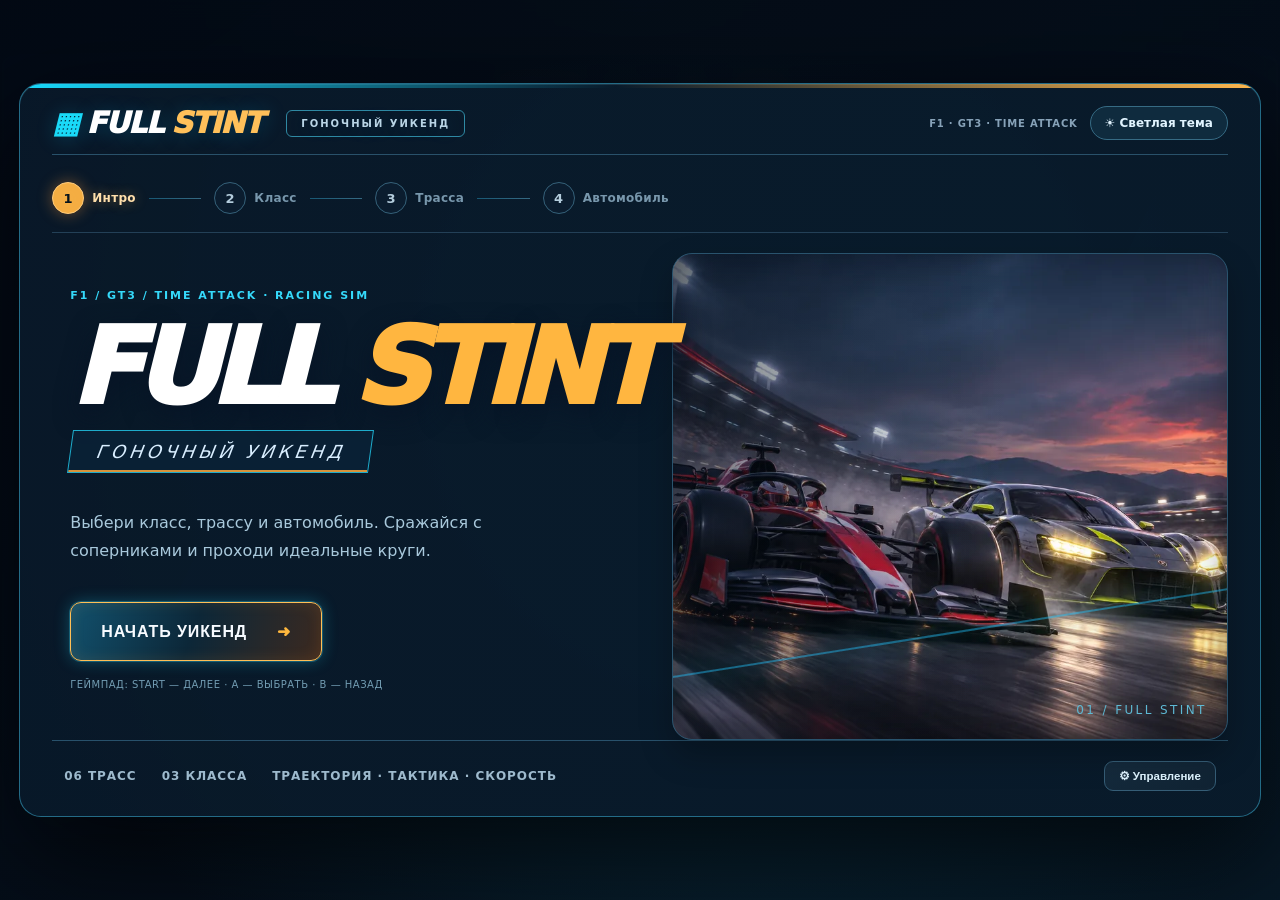
==== commit e8dd2ca0: "Refresh game resources for new menu art and GT3 paint switching" ====
--- a/index.html
+++ b/index.html
@@ -6,7 +6,7 @@
     <link rel="icon" href="data:,">
     <title>Full Stint — F1, GT3 &amp; Time Attack</title>
     <link rel="stylesheet" href="styles.css?v=20261113-single-livery-v1">
-    <link rel="stylesheet" href="ui-redesign.css?v=20261112-fullstint-v1">
+    <link rel="stylesheet" href="ui-redesign.css?v=20261113-new-banners-v2">
 </head>
 <body tabindex="-1">
 
@@ -306,20 +306,20 @@
 <script src="vehicle-character.js?v=20261103-balance-2.20"></script>
 <script src="balance.js?v=20261112-bop-v1"></script>
 <script src="sprites.js?v=20261103-time-attack-ghost-v4"></script>
-<script src="sprite-overrides.js?v=20261113-single-livery-v1"></script>
+<script src="sprite-overrides.js?v=20261113-audi-porsche-v2"></script>
 <script src="models.js?v=20261103-time-attack-ghost-v4"></script>
 <script src="track.js?v=20261113-import-monza-spa-v2"></script>
-<script src="render2d.js?v=20261113-single-livery-v1"></script>
+<script src="render2d.js?v=20261113-audi-porsche-v2"></script>
 
 <script src="topview.js?v=20261113-import-monza-spa-v2"></script>
 <script src="audio.js?v=20261103-time-attack-16-car-v1"></script>
 <script src="race-ai.js?v=20261113-overtaking-v2"></script>
 <script src="physics.js?v=20261113-import-grid-v2"></script>
-<script src="custom-monza.js?v=20261113-import-v2"></script>
-<script src="custom-spa.js?v=20261113-import-v2"></script>
+<script src="custom-monza.js?v=20261113-import-v3"></script>
+<script src="custom-spa.js?v=20261113-import-v3"></script>
 <script src="season.js?v=20261104-wec-reset-v4"></script>
 <script src="controls.js?v=20261104-distance-boards-v1"></script>
 <script src="ghost.js?v=20261103-portrait-notices-2.19"></script>
-<script src="main.js?v=20261113-single-livery-v1"></script>
+<script src="main.js?v=20261113-paint-picker-v2"></script>
 </body>
 </html>
--- a/ui-redesign.css
+++ b/ui-redesign.css
@@ -189,3 +189,63 @@
  #garageModal .stage-actions button {flex:1;}
 }
 @media(prefers-reduced-motion:reduce){#garageModal .garage-stage.is-active {animation:none;}}
+
+
+/* Supplied Full Stint artwork: intro plus separate F1 / GT3 / Time Attack cards. */
+#garageModal .fs-intro-picture {
+ background:linear-gradient(90deg,rgba(5,14,26,.45),transparent 60%),url("assets/ui/intro.webp") center 51% / cover no-repeat;
+ box-shadow:inset 0 0 35px rgba(4,8,20,.40),0 15px 32px rgba(0,0,0,.25);
+}
+#garageModal .fs-intro-picture::before {
+ background:linear-gradient(90deg,rgba(7,24,38,.18),transparent 62%);
+}
+#garageModal .fs-class-art {
+ border:1px solid rgba(108,152,183,.35);
+ border-radius:11px;
+ height:clamp(145px,15vw,205px);
+ background:linear-gradient(0deg,rgba(7,17,30,.15),transparent 60%),url("assets/ui/gt3.webp") center / cover no-repeat;
+ filter:none;
+ opacity:1;
+ box-shadow:0 12px 27px rgba(4,11,24,.30);
+}
+#garageModal .fs-gt3-art {background-image:linear-gradient(0deg,rgba(7,17,30,.15),transparent 60%),url("assets/ui/gt3.webp");}
+#garageModal .fs-f1-art {background-image:linear-gradient(0deg,rgba(7,17,30,.15),transparent 60%),url("assets/ui/f1.webp");filter:none;}
+#garageModal .fs-ta-art {background-image:linear-gradient(0deg,rgba(7,17,30,.15),transparent 60%),url("assets/ui/time-attack.webp");filter:none;}
+
+/* Paint presets in the garage.  These are complete liveries, not decals-overpaint. */
+#garageModal .car-paint-picker {
+ border:1px solid #345b70;
+ border-radius:12px;
+ padding:12px;
+ background:linear-gradient(135deg,#102b3e,#0b2131);
+ margin-top:13px;
+}
+#garageModal .paint-picker-heading {
+ display:flex;justify-content:space-between;align-items:baseline;gap:10px;
+ color:#e7f5ff;letter-spacing:.09em;font-size:11px;font-weight:850;margin-bottom:10px;
+}
+#garageModal .paint-picker-heading small {font-size:9px;color:#95b7c9;letter-spacing:0;font-weight:500;}
+#garageModal .paint-options {display:flex;flex-wrap:wrap;gap:8px;}
+#garageModal .paint-option {
+ min-width:0;flex:1 1 110px;display:flex;gap:8px;align-items:center;
+ padding:10px 9px;cursor:pointer;color:#d4e6f1;background:#0b1e2e;
+ border:1px solid #36566b;border-radius:9px;font-size:10px;
+ transition:border-color .15s,background .15s,box-shadow .15s;
+}
+#garageModal .paint-option i {
+ flex:0 0 22px;width:22px;height:22px;border-radius:50%;
+ border:2px solid rgba(255,255,255,.7);box-shadow:0 0 0 2px rgba(0,0,0,.38);
+}
+#garageModal .paint-option span {text-align:left;font-weight:700;line-height:1.25;}
+#garageModal .paint-option.is-active {
+ color:#fff;background:#254359;border-color:#ffc365;
+ box-shadow:inset 0 0 0 1px #ffc365,0 0 12px rgba(255,195,101,.2);
+}
+#garageModal .paint-option:hover,#garageModal .paint-option:focus-visible {
+ border-color:#40d7ed;outline:2px solid transparent;box-shadow:0 0 0 2px #40d7ed85;
+}
+@media(max-width:560px){
+ #garageModal .fs-class-art {height:165px;}
+ #garageModal .paint-options {flex-direction:column;}
+ #garageModal .paint-option {flex:1 1 auto;}
+}
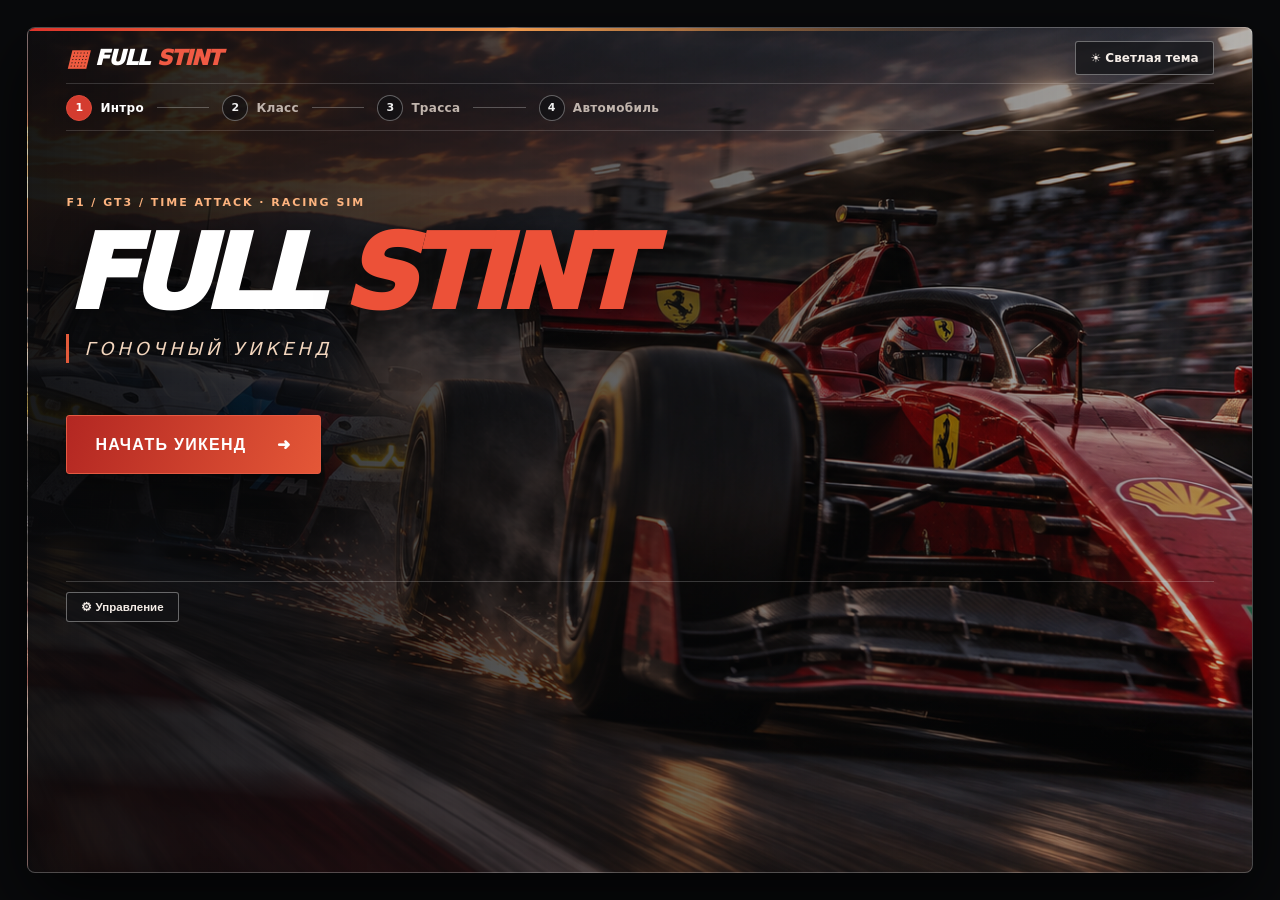
==== commit 2c1adef1: "First version of Full Stint" ====
--- a/index.html
+++ b/index.html
@@ -6,7 +6,8 @@
     <link rel="icon" href="data:,">
     <title>Full Stint — F1, GT3 &amp; Time Attack</title>
     <link rel="stylesheet" href="styles.css?v=20261113-single-livery-v1">
-    <link rel="stylesheet" href="ui-redesign.css?v=20261113-new-banners-v2">
+    <link rel="stylesheet" href="ui-redesign.css?v=20261114-clean-edges-v8">
+    <link rel="stylesheet" href="race-ui.css?v=20261115-race-weekend-v4">
 </head>
 <body tabindex="-1">
 
@@ -41,10 +42,14 @@
         <h1 id="hudCarTitle">—</h1>
         <div class="timer-row">Сектор <span id="cpStatus" class="timer-val">1 / 4</span></div>
         <div class="timer-row">Последний круг <span id="lastTime" class="timer-val">--:--.---</span></div>
-        <div class="standings-mini" id="liveTower" hidden></div>
+        <div class="tower-heading"><span>ПОЗИЦИИ</span><button id="toggleRaceTower" type="button" aria-expanded="false">Все</button></div>
+        <div class="tower-columns"><span>ПИЛОТ / МАШИНА</span><span>ИНТЕРВАЛ ≈</span></div>
+        <div class="standings-mini" id="liveTower" aria-label="Позиции участников"></div>
       </div>
     </div>
 
+    <aside id="raceTools" aria-label="Состояние и пит-стоп">
+    <details id="raceDamage"><summary>СОСТОЯНИЕ МАШИНЫ <span id="raceDamageSummary">0%</span></summary>
     <section id="damage-panel" aria-label="Повреждения машины">
         <h2>Состояние машины</h2>
         <div data-damage="front"><span>Переднее крыло</span><b>0%</b></div>
@@ -54,6 +59,8 @@
         <div data-damage="body"><span>Кузов</span><b>0%</b></div>
         <p id="damageEffect">Все узлы исправны</p><small id="damageRepairHint">Ремонт выполняется на пит-стопе</small>
     </section>
+    </details>
+    </aside>
 
     <div id="hud-right" class="hud-panel">
         <div class="timer-row">ТРАССА <span id="hudTrackName" style="color:#38bdf8; font-weight:700;">—</span></div>
@@ -79,6 +86,8 @@
         <div class="dash-block damage-block"><div class="dash-lbl">УРОН</div><div class="dash-val" id="dashWingDmg">0%</div></div>
         <div class="dash-block drs-block" id="drsDashBlock" hidden><div class="dash-lbl">DRS</div><div class="dash-val" id="dashDRS">—</div></div>
     </div>
+    <div id="raceBattle" aria-label="Ближайшие соперники"></div>
+    <button id="racePause" type="button" onclick="togglePauseMenu()" aria-label="Пауза">Ⅱ <span>ПАУЗА · ESC</span></button>
 
     <button id="btnHudControls" data-open-controls>Управление · F2</button>
     <section id="pit-assistant" aria-label="Пит-стоп">
@@ -123,21 +132,18 @@
                     <div class="fs-eyebrow">F1 / GT3 / TIME ATTACK · RACING SIM</div>
                     <h1>FULL <em>STINT</em></h1>
                     <p class="fs-intro-subtitle">ГОНОЧНЫЙ УИКЕНД</p>
-                    <p class="fs-intro-lead">Выбери класс, трассу и автомобиль. Сражайся с соперниками и проходи идеальные круги.</p>
                     <button class="primary-btn fs-intro-action" id="btnIntroContinue" onclick="continueGarageStage('class')">НАЧАТЬ УИКЕНД <span>➜</span></button>
-                    <p class="fs-pad-hint">ГЕЙМПАД: START — ДАЛЕЕ · A — ВЫБРАТЬ · B — НАЗАД</p>
                 </div>
                 <div class="fs-intro-picture" role="img" aria-label="Гоночные автомобили на стартовой решётке"><span class="fs-grid-line"></span><span class="fs-intro-number">01 / FULL STINT</span></div>
             </div>
-            <div class="fs-intro-footer"><span>06 ТРАСС</span><span>03 КЛАССА</span><span>ТРАЕКТОРИЯ · ТАКТИКА · СКОРОСТЬ</span><button class="secondary-btn" data-open-controls>⚙ Управление</button></div>
+            <div class="fs-intro-footer"><span>06 ТРАСС</span><span>02 КЛАССА</span><span>ТРАЕКТОРИЯ · ТАКТИКА · СКОРОСТЬ</span><button class="secondary-btn" data-open-controls>⚙ Управление</button></div>
         </section>
 
         <section class="garage-stage" id="garageStageClass" aria-label="Выбор класса">
-            <div class="stage-heading"><div><div class="section-label" id="classModeLabel">ВЫБЕРИ КЛАСС</div><p>Сначала выбери формат гонки</p></div></div>
+            <div class="stage-heading"><div><div class="section-label" id="classModeLabel">ВЫБЕРИ КЛАСС</div></div></div>
             <div class="class-switch-row">
                 <button class="class-btn active" id="classBtnGT3" onclick="chooseClass('GT3')"><span class="fs-class-type">ГРАН-ТУРИЗМО / WEC</span><strong>GT3</strong><span class="fs-class-art fs-gt3-art"></span><small id="gt3RosterSummary">Гонка на выживание · 12 моделей · 21 машина в сетке</small><span class="fs-class-footer">СКОРОСТЬ 8/10 · БАЛАНС 9/10</span></button>
                 <button class="class-btn" id="classBtnF1" onclick="chooseClass('F1')"><span class="fs-class-type">КОРОЛЕВСКИЕ ГОНКИ</span><strong>F1</strong><span class="fs-class-art fs-f1-art"></span><small>Формульные болиды · чемпионат</small><span class="fs-class-footer">СКОРОСТЬ 10/10 · ПРИЖИМ 10/10</span></button>
-                <button class="class-btn" id="classBtnTA" onclick="chooseClass('TA')"><span class="fs-class-type">БОРЬБА СО ВРЕМЕНЕМ</span><strong>TIME ATTACK</strong><span class="fs-class-art fs-ta-art"></span><small>16 дорожных машин · FWD, RWD, AWD</small><span class="fs-class-footer">ТВОЙ РЕКОРД · ПРИЗРАК</span></button>
             </div>
             <div class="stage-actions"><button class="secondary-btn" data-open-controls>Управление</button><button class="primary-btn" id="btnClassContinue" onclick="continueGarageStage('track')">Выбрать трассу <span>→</span></button></div>
         </section>
@@ -177,7 +183,7 @@
             </section>
 
             <details class="garage-advanced" id="garageAdvanced">
-            <summary>Дополнительные настройки · дистанция, соперники, тактика</summary>
+            <summary>Дополнительные настройки</summary>
             <div class="garage-advanced-content">
                 <div class="section-label">СОПЕРНИКИ</div>
                 <div class="ai-settings"><label>Темп соперников <output>106%</output><input data-ai-setting="pace" type="range" min="80" max="110" value="106" aria-label="Темп соперников"></label><label>Агрессивность <output>65%</output><input data-ai-setting="aggression" type="range" min="0" max="100" value="65" aria-label="Агрессивность соперников"></label><small>Агрессивность: 0 — осторожно, 100 — жёсткая борьба. В гонке с призраком соперников нет.</small></div>
@@ -300,26 +306,25 @@
     </div>
 </div>
 
-<script src="data.js?v=20261104-wec-pitlane-single-livery-v1"></script>
+<script src="data.js?v=20261115-race-weekend-v2"></script>
 <script src="circuits.js?v=20261104-wec-reset-v4"></script>
 <script src="track-geometry.js?v=20261104-wec-pitlane-single-livery-v1"></script>
-<script src="vehicle-character.js?v=20261103-balance-2.20"></script>
-<script src="balance.js?v=20261112-bop-v1"></script>
+<script src="vehicle-character.js?v=20261115-race-weekend-v2"></script>
+<script src="balance.js?v=20261115-race-weekend-v2"></script>
 <script src="sprites.js?v=20261103-time-attack-ghost-v4"></script>
-<script src="sprite-overrides.js?v=20261113-audi-porsche-v2"></script>
+<script src="sprite-overrides.js?v=20261115-reference-gt3-wings-v11"></script>
 <script src="models.js?v=20261103-time-attack-ghost-v4"></script>
-<script src="track.js?v=20261113-import-monza-spa-v2"></script>
-<script src="render2d.js?v=20261113-audi-porsche-v2"></script>
+<script src="track.js?v=20261115-race-weekend-v2"></script>
+<script src="render2d.js?v=20261115-race-weekend-v2"></script>
 
 <script src="topview.js?v=20261113-import-monza-spa-v2"></script>
-<script src="audio.js?v=20261103-time-attack-16-car-v1"></script>
-<script src="race-ai.js?v=20261113-overtaking-v2"></script>
-<script src="physics.js?v=20261113-import-grid-v2"></script>
-<script src="custom-monza.js?v=20261113-import-v3"></script>
-<script src="custom-spa.js?v=20261113-import-v3"></script>
+<script src="audio.js?v=20261115-race-weekend-v2"></script>
+<script src="race-ai.js?v=20261115-race-weekend-v2"></script>
+<script src="physics.js?v=20261115-race-weekend-v2"></script>
+<script src="custom-tracks.js?v=20261114-lemans-v1"></script>
 <script src="season.js?v=20261104-wec-reset-v4"></script>
 <script src="controls.js?v=20261104-distance-boards-v1"></script>
 <script src="ghost.js?v=20261103-portrait-notices-2.19"></script>
-<script src="main.js?v=20261113-paint-picker-v2"></script>
+<script src="main.js?v=20261115-race-weekend-v2"></script>
 </body>
 </html>
--- a/ui-redesign.css
+++ b/ui-redesign.css
@@ -249,3 +249,401 @@
  #garageModal .paint-options {flex-direction:column;}
  #garageModal .paint-option {flex:1 1 auto;}
 }
+
+/* Artwork and controls for the race setup. */
+#garageModal .fs-intro-picture {background-image:linear-gradient(90deg,rgba(5,14,26,.32),transparent 60%),url('assets/ui/intro.png');}
+#garageModal .fs-gt3-art {background-image:linear-gradient(0deg,rgba(7,17,30,.15),transparent 60%),url('assets/ui/gt3.png');}
+#garageModal .fs-f1-art {background-image:linear-gradient(0deg,rgba(7,17,30,.15),transparent 60%),url('assets/ui/f1.png');}
+#garageModal .class-switch-row {grid-template-columns:repeat(2,minmax(0,1fr));}
+#garageModal .primary-btn,#garageModal .ghost-btn {border-radius:4px;transform:skewX(-6deg);text-transform:uppercase;letter-spacing:.09em;}
+#garageModal .class-btn {border-radius:6px;transition:transform .18s,border-color .18s;}
+#garageModal .class-btn:hover {transform:translateY(-4px);border-color:#ffb84d;}
+@media(max-width:700px){#garageModal .class-switch-row {grid-template-columns:1fr;} #garageModal .fs-class-art {display:block;}}
+
+/* Full-bleed race photography and warm, trackside controls. */
+#garageModal {padding:0;background:#090a0c;backdrop-filter:none;}
+#garageModal .garage-card {
+ width:100%;min-height:100vh;max-height:100vh;border:0;border-radius:0;
+ padding:clamp(18px,3vw,44px) clamp(22px,5vw,76px);color:#f9f5ef;
+ background:linear-gradient(90deg,rgba(7,8,10,.93) 0%,rgba(7,8,10,.67) 42%,rgba(7,8,10,.28) 100%),url('assets/ui/intro.png') center / cover fixed;
+ box-shadow:none;
+}
+#garageModal .garage-card:has(#garageStageTrack.is-active),
+#garageModal .garage-card:has(#garageStageCar.is-active) {background-image:linear-gradient(90deg,rgba(8,9,11,.96),rgba(8,9,11,.78) 55%,rgba(8,9,11,.55)),url('assets/ui/gt3.png');}
+#garageModal .garage-card:has(#classBtnF1.active):has(#garageStageTrack.is-active),
+#garageModal .garage-card:has(#classBtnF1.active):has(#garageStageCar.is-active) {background-image:linear-gradient(90deg,rgba(8,9,11,.96),rgba(8,9,11,.78) 55%,rgba(8,9,11,.55)),url('assets/ui/f1.png');}
+#garageModal .garage-card::before {height:3px;background:linear-gradient(90deg,#df342b,#ed994d,transparent 80%);}
+#garageModal .modal-title {border-color:#ffffff28;margin-bottom:20px;}
+#garageModal .fs-top-brand {font-size:24px;letter-spacing:-.05em;text-shadow:none;}
+#garageModal .fs-top-brand em {color:#f05a44;}
+#garageModal .fs-chequer {color:#ef5b40;}
+#garageModal .fs-top-brand small,#garageModal .garage-top-tools>span {display:none;}
+#garageModal .garage-progress {border-color:#ffffff26;margin-bottom:24px;}
+#garageModal .garage-progress-step {color:#c1b5ad;}
+#garageModal .garage-progress-step b {color:#eee;border-color:#ffffff55;background:#101113b3;}
+#garageModal .garage-progress-step.active {color:#fff;text-shadow:none;}
+#garageModal .garage-progress-step.active b {color:#fff;background:#d43c2f;border-color:#df4a3a;box-shadow:none;}
+#garageModal .garage-progress-step.complete b {background:#744137;border-color:#aa6653;}
+#garageModal .garage-progress>i {background:#ffffff42;}
+#garageModal .primary-btn,#garageModal .fs-intro-action,#garageModal .ghost-btn {
+ color:#fff;border:1px solid #e55a42;border-radius:3px;background:linear-gradient(110deg,#b32722,#e45737);
+ box-shadow:0 8px 24px #0007;font-weight:850;letter-spacing:.08em;transform:none;
+}
+#garageModal .primary-btn:hover,#garageModal .fs-intro-action:hover,#garageModal .ghost-btn:hover {background:linear-gradient(110deg,#d13b2e,#f17948);border-color:#ffad7d;box-shadow:0 8px 30px #0009;}
+#garageModal .secondary-btn,#garageModal .theme-toggle,#garageModal .favorite-filter {color:#f5ede7;border:1px solid #ffffff5c;border-radius:3px;background:#141417bb;box-shadow:none;}
+#garageModal .secondary-btn:hover,#garageModal .theme-toggle:hover,#garageModal .favorite-filter:hover {border-color:#f8996d;background:#34231e;}
+#garageModal button:focus-visible,#garageModal [role="button"]:focus-visible {outline:3px solid #ffb987!important;outline-offset:3px;}
+#garageModal .fs-intro-world {display:block;min-height:clamp(390px,58vh,620px);}
+#garageModal .fs-intro-copy {padding:clamp(40px,10vh,120px) 0 30px;max-width:720px;}
+#garageModal .fs-intro h1 {font-size:clamp(68px,10vw,150px);text-shadow:0 6px 35px #0009;}
+#garageModal .fs-intro h1 em {color:#ec5138;}
+#garageModal .fs-intro-subtitle {border:0;border-left:3px solid #e35a3a;padding:4px 15px;background:none;box-shadow:none;transform:none;color:#f3d6be;font-size:clamp(12px,1.4vw,18px);}
+#garageModal .fs-intro-action {display:block;margin-top:32px;padding:19px 28px;}
+#garageModal .fs-intro-action span {color:#fff;}
+#garageModal .fs-intro-picture {display:none;}
+#garageModal .fs-intro-footer {border-color:#ffffff30;color:#d2c3b7;padding-left:0;}
+#garageModal .fs-intro-footer>span {display:none;}
+#garageModal .fs-intro-footer .secondary-btn {margin-left:0;}
+#garageModal .fs-eyebrow,#garageModal .fs-class-type {color:#ffb580;}
+#garageModal .section-label,#garageModal .stage-heading .section-label {color:#f4e9df;}
+#garageModal .stage-heading .section-label::before {content:"";}
+#garageModal .stage-heading p {color:#dcc9bd;}
+#garageModal .class-switch-row {grid-template-columns:repeat(2,minmax(0,1fr));gap:18px;min-height:0;}
+#garageModal .class-btn {min-height:clamp(330px,48vh,520px);padding:30px;justify-content:flex-end;border:1px solid #ffffff66;border-radius:4px;background:#151515;box-shadow:0 14px 35px #0009;}
+#garageModal .class-btn::after {inset:0;height:auto;background:linear-gradient(0deg,rgba(5,5,7,.95),rgba(5,5,7,.05) 80%);}
+#garageModal .class-btn .fs-class-art {position:absolute;inset:0;width:100%;height:100%;border:0;border-radius:0;box-shadow:none;opacity:1;filter:none;}
+#garageModal .class-btn strong,#garageModal .class-btn small,#garageModal .class-btn .fs-class-type,#garageModal .class-btn .fs-class-footer {position:relative;z-index:1;}
+#garageModal .class-btn strong {order:1;font-size:clamp(52px,6vw,90px);text-shadow:0 3px 20px #000;}
+#garageModal .class-btn .fs-class-type {order:0;}
+#garageModal .class-btn small {order:2;margin:0;color:#f1e0d5;}
+#garageModal .class-btn .fs-class-footer {display:none;}
+#garageModal .class-btn.active,#garageModal .class-btn:hover {border-color:#ff9b72;box-shadow:inset 0 -4px #e35138,0 12px 30px #0009;}
+#garageModal .stage-actions {border-color:#ffffff30;}
+#garageModal .fs-track-hero,#garageModal .selected-car-specs,#garageModal .selected-car-art {border-color:#ffffff38;background:rgba(15,16,18,.86);}
+#garageModal .fs-track-map {border-color:#ffffff25;background:#151516bb;}
+#garageModal .garage-stage .garage-track-section .track-card,#garageModal .garage-stage .garage-car-section .car-item {border-color:#ffffff38;border-radius:4px;background:#171819e8;}
+#garageModal .garage-stage .garage-track-section .track-card.active,#garageModal .garage-stage .garage-car-section .car-item.selected {border-color:#f37956;background:#402621ed;box-shadow:inset 3px 0 #eb5c40;}
+#garageModal .selected-stat>i span {background:linear-gradient(90deg,#9f3029,#ef7850);}
+#garageModal .selected-facts>div,#garageModal .car-paint-picker {border-color:#ffffff30;background:#181818;}
+#garageModal .select-this-car {border-color:#e45e43;background:#6b3027;}
+@media(max-width:700px) {
+ #garageModal .garage-card {padding:20px 16px;background-attachment:scroll;}
+ #garageModal .garage-progress {gap:5px;}
+ #garageModal .garage-progress>i {width:12px;}
+ #garageModal .class-switch-row {grid-template-columns:1fr;}
+ #garageModal .class-btn {min-height:235px;padding:20px;}
+ #garageModal .class-btn .fs-class-art {display:block;}
+ #garageModal .fs-intro-world {min-height:58vh;}
+}
+@media(max-width:700px) {
+ #garageModal .fs-intro h1 {font-size:clamp(42px,13vw,76px);letter-spacing:-.07em;white-space:normal;}
+ #garageModal .garage-progress {flex-wrap:wrap;}
+ #garageModal .garage-progress-step {font-size:10px;}
+ #garageModal .garage-progress-step b {height:27px;width:27px;}
+ #garageModal .garage-progress>i {width:8px;flex:none;}
+}
+#garageModal .fs-track-facts span,#garageModal .selected-facts>div,#garageModal .selected-car-class,#garageModal .selected-car-caption>span {background:#211b19cc;border-color:#815d4e;color:#efd6c4;}
+#garageModal .fs-track-map canvas,#garageModal .garage-stage .garage-track-section .track-card-preview {filter:drop-shadow(0 0 7px #e6996c66);}
+#garageModal .selected-stat>div b,#garageModal .car-balance {color:#f4a178;}
+#garageModal .stage-heading p,#garageModal .fs-track-info p,#garageModal .selected-car-caption p {color:#d8c6ba;}
+/* Match pause, results and controls to the race setup. */
+#pauseModal,#finishModal,#controlsModal {background:rgba(6,7,9,.82);}
+#pauseModal .modal-card,#finishModal .modal-card,#controlsModal .modal-card {border:1px solid #9c6b55;border-radius:4px;color:#f5ece5;background:linear-gradient(145deg,#211a18,#101113);box-shadow:0 24px 70px #000b;}
+#pauseModal .modal-title,#finishModal .modal-title,#controlsModal .modal-title {border-color:#ffffff2e;color:#fff;}
+#pauseModal .primary-btn,#finishModal .primary-btn,#controlsModal .primary-btn {background:#cc3e2d;color:#fff;border:1px solid #f17a53;border-radius:3px;}
+#pauseModal .secondary-btn,#finishModal .secondary-btn,#controlsModal .secondary-btn,#controlsModal .view-btn {background:#211d1b;color:#f5ece5;border:1px solid #785b4f;border-radius:3px;}
+#pauseModal button:hover,#finishModal button:hover,#controlsModal button:hover {border-color:#ffac7b;}
+
+/* Track and car selection share the photographic, trackside treatment. */
+#garageModal .garage-track-section,#garageModal .garage-car-section {gap:16px;}
+#garageModal .fs-track-hero {
+ position:relative;isolation:isolate;min-height:280px;border:1px solid #ffffff50;border-radius:4px;
+ background:linear-gradient(90deg,rgba(9,9,11,.92),rgba(9,9,11,.62)),url('assets/ui/gt3.png') center 55% / cover;
+ box-shadow:0 18px 40px #0007;
+}
+#garageModal .garage-card:has(#classBtnF1.active) .fs-track-hero {background-image:linear-gradient(90deg,rgba(9,9,11,.92),rgba(9,9,11,.62)),url('assets/ui/f1.png');}
+#garageModal .fs-track-map {background:transparent;border:0;border-right:1px solid #ffffff24;}
+#garageModal .fs-track-map canvas {filter:drop-shadow(0 4px 12px #000);}
+#garageModal .fs-track-info {padding:36px clamp(22px,3vw,48px);align-self:center;}
+#garageModal .fs-track-info h2 {font-size:clamp(34px,4vw,58px);letter-spacing:-.05em;text-shadow:0 4px 20px #000;}
+#garageModal .fs-track-info p {color:#e7d4c7;}
+#garageModal .fs-track-facts {gap:8px;margin-top:22px;}
+#garageModal .fs-track-facts span {border:1px solid #ffffff38;border-radius:2px;background:#0d0c0bbb;color:#f3ded1;padding:8px 10px;}
+#garageModal .garage-stage .garage-track-section .track-grid {gap:10px;padding:0;}
+#garageModal .garage-stage .garage-track-section .track-card {
+ position:relative;min-height:145px;gap:8px;padding:14px;border:1px solid #ffffff38;border-radius:4px;
+ background:linear-gradient(145deg,#30231fdd,#111113ef);box-shadow:0 8px 22px #0005;cursor:pointer;transition:border-color .16s,transform .16s,background .16s;
+}
+#garageModal .garage-stage .garage-track-section .track-card:hover {transform:translateY(-3px);border-color:#ffab81;}
+#garageModal .garage-stage .garage-track-section .track-card.active {border-color:#ee8060;background:linear-gradient(145deg,#66372b,#261713);box-shadow:inset 0 -3px #e95138,0 8px 24px #0006;}
+#garageModal .garage-stage .garage-track-section .track-card-preview {filter:drop-shadow(0 2px 7px #000);}
+#garageModal .garage-stage .garage-track-section .track-info-title {color:#fff;font-size:12px;letter-spacing:.02em;}
+#garageModal .garage-car-section {grid-template-columns:minmax(220px,290px) minmax(0,1fr);gap:12px 18px;}
+#garageModal .selected-car-preview {gap:12px;grid-template-columns:minmax(0,1.15fr) minmax(265px,.85fr);}
+#garageModal .selected-car-art {
+ min-height:440px;border:1px solid #ffffff50;border-radius:4px;
+ background:linear-gradient(0deg,rgba(8,8,10,.97),rgba(8,8,10,.42) 60%,rgba(8,8,10,.65)),url('assets/ui/gt3.png') center / cover;
+ box-shadow:0 16px 35px #0007;
+}
+#garageModal .garage-card:has(#classBtnF1.active) .selected-car-art {background-image:linear-gradient(0deg,rgba(8,8,10,.97),rgba(8,8,10,.42) 60%,rgba(8,8,10,.65)),url('assets/ui/f1.png');}
+#garageModal .selected-car-class {border-radius:2px;border-color:#ffffff52;background:#111b;color:#ffe0cd;letter-spacing:.1em;}
+#garageModal .selected-car-caption {display:block;}
+#garageModal .selected-car-caption h2 {font:italic 900 clamp(25px,2.8vw,44px)/1.05 system-ui,sans-serif;letter-spacing:-.04em;}
+#garageModal .selected-car-caption p {max-width:none;margin:8px 0 14px;color:#ecd5c7;font-size:12px;}
+#garageModal .selected-car-caption>span {display:inline-block;border-radius:2px;background:#261b18;border:1px solid #a7755c;color:#f7d9c4;}
+#garageModal .selected-car-specs {border:1px solid #ffffff40;border-radius:4px;background:#121213ed;box-shadow:0 16px 35px #0006;}
+#garageModal .selected-spec-header {border-color:#ffffff24;}
+#garageModal .selected-stat>i {background:#ffffff1a;}
+#garageModal .selected-stat>i span {background:linear-gradient(90deg,#bd3428,#f28d5b);}
+#garageModal .selected-facts>div {border-radius:3px;background:#241b18;border-color:#ffffff26;}
+#garageModal .select-this-car {border-radius:3px;color:#fff;background:#7d3028;border-color:#de6246;}
+#garageModal .garage-stage .garage-car-section .car-grid {max-height:445px;gap:8px;padding:0;}
+#garageModal .garage-stage .garage-car-section .car-item {
+ min-height:76px;height:76px;border:1px solid #ffffff38;border-radius:4px;
+ background:linear-gradient(115deg,#30231fe8,#151414ed);transition:border-color .15s,background .15s;cursor:pointer;
+}
+#garageModal .garage-stage .garage-car-section .car-item:hover {border-color:#f6a47e;background:#3b2821;}
+#garageModal .garage-stage .garage-car-section .car-item.selected {background:linear-gradient(115deg,#63372a,#291916);border-color:#ef8765;box-shadow:inset 4px 0 #e64f36;}
+#garageModal .garage-stage .garage-car-section .car-item-title {color:#fff;font-size:13px;}
+#garageModal .garage-stage .garage-car-section .car-item-sub,#garageModal .car-filter-row .section-label {color:#e8c2ac;}
+#garageModal .car-paint-picker,#garageModal .garage-advanced,#garageModal .garage-advanced-content,#garageModal .ai-settings,#garageModal .garage-advanced .strategy-card {background:#181413;border-color:#755547;color:#f2ddd0;border-radius:4px;}
+#garageModal .paint-picker-heading,#garageModal .garage-advanced summary {color:#f5ded0;}
+#garageModal .paint-option {border-color:#6c5147;background:#241b19;color:#eee1d9;border-radius:3px;}
+#garageModal .paint-option.is-active {border-color:#ef9269;background:#563023;box-shadow:inset 0 0 0 1px #ef9269;}
+#garageModal .garage-stage .start-actions {border-color:#ffffff30;}
+#garageModal .map-credit,#garageModal #ghostRecordHint {color:#dfc5b4;}
+@media(max-width:1050px) {
+ #garageModal .garage-car-section {grid-template-columns:220px minmax(0,1fr);}
+ #garageModal .selected-car-preview {grid-template-columns:1fr;}
+ #garageModal .selected-car-art {min-height:310px;}
+}
+@media(max-width:690px) {
+ #garageModal .fs-track-hero {grid-template-columns:1fr;min-height:0;}
+ #garageModal .fs-track-map {border:0;border-bottom:1px solid #ffffff24;padding:14px;}
+ #garageModal .fs-track-info {padding:20px;}
+ #garageModal .fs-track-info h2 {font-size:32px;}
+ #garageModal .garage-stage .garage-track-section .track-card {min-height:120px;}
+ #garageModal .garage-car-section {display:flex;gap:10px;}
+ #garageModal .selected-car-preview {width:100%;}
+ #garageModal .selected-car-art {min-height:270px;}
+ #garageModal .garage-stage .garage-car-section .car-grid {max-height:270px;}
+}
+#garageModal .garage-card {box-sizing:border-box;}
+#garageModal .garage-stage,#garageModal .garage-track-section,#garageModal .garage-car-section,#garageModal .selected-car-preview {min-width:0;}
+#garageModal .balance-score {background:#42251e;border:1px solid #a9694e;color:#ffb38a;border-radius:3px;}
+#garageModal .balance-score strong,#garageModal .balance-score span {color:#ffb38a;}
+#garageModal .selected-favorite {background:#211916;color:#f5bea4;border:1px solid #c9896c;}
+
+/* Circuit artwork is one sprite; labels remain live, accessible interface text. */
+#garageModal .garage-stage .garage-track-section .track-grid {grid-template-columns:repeat(3,minmax(0,1fr));gap:14px;}
+#garageModal .garage-stage .garage-track-section .track-card {
+ display:block;position:relative;min-height:0;aspect-ratio:480 / 390;padding:0;overflow:hidden;
+ border:1px solid transparent;border-radius:5px;box-shadow:0 8px 24px #0009;
+ background-image:url('assets/ui/track-cards.png');background-repeat:no-repeat;background-size:320% 262.56%;
+}
+#garageModal .garage-stage .garage-track-section .track-card[data-track-id="imola"] {background-position:2.84% 15%;}
+#garageModal .garage-stage .garage-track-section .track-card[data-track-id="interlagos"] {background-position:50.2% 15%;}
+#garageModal .garage-stage .garage-track-section .track-card[data-track-id="fuji"] {background-position:97.5% 15%;}
+#garageModal .garage-stage .garage-track-section .track-card[data-track-id="lemans"] {background-position:2.84% 81.4%;}
+#garageModal .garage-stage .garage-track-section .track-card[data-track-id="spa"] {background-position:50.2% 81.4%;}
+#garageModal .garage-stage .garage-track-section .track-card[data-track-id="monza"] {background-position:97.5% 81.4%;}
+#garageModal .garage-stage .garage-track-section .track-card.active {border-color:#ff7357;box-shadow:0 0 0 1px #f05238,0 0 25px #f0523855;}
+#garageModal .garage-stage .garage-track-section .track-card:hover {border-color:#ffb498;}
+#garageModal .garage-stage .garage-track-section .track-card-preview {display:none;}
+#garageModal .garage-stage .garage-track-section .track-card-copy {position:absolute;left:23%;right:8%;bottom:9%;}
+#garageModal .garage-stage .garage-track-section .track-info-title {font:italic 900 clamp(13px,1.5vw,21px)/1.1 system-ui,sans-serif;text-align:left;color:#fff;text-shadow:0 2px 6px #000;text-transform:uppercase;}
+@media(max-width:700px) {
+ #garageModal .garage-stage .garage-track-section .track-grid {grid-template-columns:repeat(2,minmax(0,1fr));gap:8px;}
+ #garageModal .garage-stage .garage-track-section .track-info-title {font-size:clamp(10px,3vw,14px);}
+}
+#garageModal .garage-stage .garage-track-section .track-card.active {background-image:url('assets/ui/track-cards.png');background-repeat:no-repeat;background-size:320% 262.56%;}
+
+/* Compact setup: keep the main choices and race actions in the viewport. */
+#garageModal .garage-card {padding:clamp(10px,1.4vh,16px) clamp(14px,3vw,44px);}
+#garageModal .modal-title {margin:0 0 8px;padding:0 0 8px;}
+#garageModal .fs-top-brand {font-size:21px;}
+#garageModal .fs-chequer {font-size:23px;}
+#garageModal .garage-progress {margin:0 0 10px;padding:3px 0 9px;}
+#garageModal .garage-progress-step b {width:26px;height:26px;font-size:11px;}
+#garageModal .stage-heading {margin:0 0 8px;}
+#garageModal .stage-heading p {margin:4px 0 0;font-size:11px;}
+#garageModal .stage-actions {padding-top:8px;margin-top:8px;}
+#garageModal .stage-actions .primary-btn {min-height:39px;}
+#garageModal .fs-intro-world {min-height:min(55vh,440px);}
+#garageModal .fs-intro-copy {padding:clamp(20px,6vh,65px) 0 20px;}
+#garageModal .fs-intro h1 {font-size:clamp(60px,8vw,110px);}
+#garageModal .fs-intro-footer {padding-top:10px;}
+#garageModal .class-switch-row {gap:12px;}
+#garageModal .class-btn {min-height:0;height:min(46vh,370px);padding:20px;}
+#garageModal .garage-track-section {gap:8px;}
+#garageModal .fs-track-hero {min-height:0;height:clamp(110px,19vh,155px);grid-template-columns:29% 1fr;}
+#garageModal .fs-track-map {padding:8px;}
+#garageModal .fs-track-map canvas {height:min(15vh,120px);}
+#garageModal .fs-track-info {padding:10px 20px;}
+#garageModal .fs-track-info h2 {font-size:clamp(25px,3vw,39px);margin:4px 0;}
+#garageModal .fs-track-info p {margin:3px 0;font-size:12px;}
+#garageModal .fs-track-facts {margin-top:7px;gap:5px;}
+#garageModal .fs-track-facts span {padding:5px 7px;font-size:9px;}
+#garageModal .garage-stage .garage-track-section .track-grid {grid-template-columns:repeat(6,minmax(0,1fr));gap:8px;}
+#garageModal .garage-stage .garage-track-section .track-info-title {font-size:clamp(10px,1vw,15px);}
+#garageModal .season-panel {margin:0;padding:7px 10px;}
+#garageModal .season-head {margin:0;}
+#garageModal .season-cal {margin-top:5px;gap:4px;}
+#garageModal .garage-car-section {grid-template-columns:minmax(300px,42%) minmax(0,1fr);grid-template-rows:auto 1fr auto;gap:6px 12px;min-height:0;}
+#garageModal .car-filter-row {margin:0;}
+#garageModal .garage-stage .garage-car-section .car-grid {grid-template-columns:repeat(3,minmax(0,1fr));grid-auto-rows:minmax(54px,1fr);gap:5px;max-height:none;overflow:visible;}
+#garageModal .garage-stage .garage-car-section .car-item {min-height:54px;height:100%;padding:4px 5px;grid-template-columns:26px minmax(0,1fr);gap:4px;}
+#garageModal .garage-stage .garage-car-section .car-thumb {width:24px;height:40px;}
+#garageModal .garage-stage .garage-car-section .car-item-title {font-size:10px;padding-right:12px;line-height:1.1;}
+#garageModal .garage-stage .garage-car-section .car-item-sub {font-size:8px;}
+#garageModal .car-balance {font-size:10px;}
+#garageModal .selected-car-preview {grid-column:2;grid-row:1/4;grid-template-columns:minmax(0,1fr) minmax(180px,.9fr);gap:8px;}
+#garageModal .selected-car-art {min-height:0;height:min(37vh,300px);padding:12px;}
+#garageModal #selectedCarCanvas {top:8px;width:min(58%,300px);height:64%;}
+#garageModal .selected-car-caption h2 {font-size:clamp(19px,2vw,29px);}
+#garageModal .selected-car-caption p {margin:4px 0;font-size:10px;}
+#garageModal .selected-car-specs {padding:10px;}
+#garageModal .selected-spec-header {margin-bottom:5px;}
+#garageModal .selected-stat-list {gap:5px;}
+#garageModal .selected-facts {gap:4px;margin-top:6px;}
+#garageModal .selected-facts>div {padding:5px;}
+#garageModal .select-this-car {margin-top:6px;padding:7px;font-size:10px;}
+#garageModal .car-paint-picker {margin-top:6px;padding:6px;}
+#garageModal .paint-picker-heading {margin-bottom:5px;}
+#garageModal .paint-option {padding:5px;}
+#garageModal .garage-advanced {margin-top:8px;}
+#garageModal .garage-advanced summary {padding:8px 10px;font-size:11px;}
+#garageModal #ghostRecordHint {margin:5px 0;font-size:10px;}
+#garageModal .map-credit {font-size:9px;}
+#garageModal .garage-stage .start-actions {position:static;margin-top:5px;padding:7px 0 0;gap:6px;}
+#garageModal .garage-stage .start-actions button {padding:9px 12px;font-size:11px;}
+@media(max-width:700px) {
+ #garageModal .garage-card {padding:10px 12px;}
+ #garageModal .garage-progress {flex-wrap:nowrap;gap:3px;}
+ #garageModal .garage-progress-step {font-size:9px;gap:2px;white-space:nowrap;}
+ #garageModal .garage-progress>i {width:5px;}
+ #garageModal .garage-progress-step b {width:22px;height:22px;}
+ #garageModal .fs-intro h1 {font-size:clamp(42px,13vw,68px);}
+ #garageModal .class-btn {height:min(28vh,210px);padding:12px;}
+ #garageModal .class-btn strong {font-size:36px;}
+ #garageModal .fs-track-hero {height:100px;grid-template-columns:38% 1fr;}
+ #garageModal .fs-track-map {border:0;border-right:1px solid #ffffff24;padding:6px;}
+ #garageModal .fs-track-map canvas {height:85px;}
+ #garageModal .fs-track-info {padding:8px;}
+ #garageModal .fs-track-info h2 {font-size:23px;}
+ #garageModal .fs-track-info p {font-size:10px;}
+ #garageModal .fs-track-facts {margin-top:4px;}
+ #garageModal .fs-track-facts span {font-size:8px;padding:3px 4px;}
+ #garageModal .garage-stage .garage-track-section .track-grid {grid-template-columns:repeat(3,minmax(0,1fr));gap:5px;}
+ #garageModal .garage-stage .garage-track-section .track-card {min-height:0;}
+ #garageModal .garage-stage .garage-track-section .track-info-title {font-size:clamp(8px,2.4vw,11px);}
+ #garageModal .garage-car-section {display:grid;grid-template-columns:1fr;grid-template-rows:auto auto auto;gap:6px;}
+ #garageModal .selected-car-preview {grid-column:1;grid-row:1;grid-template-columns:1fr 1fr;gap:6px;}
+ #garageModal .selected-car-art {height:160px;min-height:0;padding:8px;}
+ #garageModal #selectedCarCanvas {height:105px;top:16px;}
+ #garageModal .selected-car-caption h2 {font-size:17px;}
+ #garageModal .selected-car-caption p {display:none;}
+ #garageModal .selected-car-caption>span {font-size:8px;padding:4px;}
+ #garageModal .selected-car-class {font-size:8px;padding:4px;}
+ #garageModal .selected-car-specs {padding:7px;}
+ #garageModal .selected-spec-header {margin-bottom:2px;}
+ #garageModal .selected-stat-list {gap:2px;}
+ #garageModal .selected-stat>div {font-size:9px;}
+ #garageModal .selected-facts>div {padding:3px;}
+ #garageModal .selected-facts small,#garageModal .selected-facts b {font-size:8px;}
+ #garageModal .select-this-car {padding:4px;font-size:9px;}
+ #garageModal .car-filter-row {grid-column:1;grid-row:2;margin:0;}
+ #garageModal .garage-stage .garage-car-section .car-grid {grid-column:1;grid-row:3;width:100%;grid-template-columns:repeat(3,minmax(0,1fr));grid-auto-rows:46px;max-height:none;overflow:visible;}
+ #garageModal .garage-stage .garage-car-section .car-item {min-height:46px;height:46px;grid-template-columns:20px minmax(0,1fr);padding:3px;}
+ #garageModal .garage-stage .garage-car-section .car-thumb {width:19px;height:33px;}
+ #garageModal .garage-stage .garage-car-section .car-item-title {font-size:8px;}
+ #garageModal .garage-stage .garage-car-section .car-item-sub {font-size:7px;}
+ #garageModal .car-balance {font-size:8px;}
+ #garageModal .teammate-bar,#garageModal .team-lock-hint {grid-column:1;}
+ #garageModal #ghostRecordHint {display:none;}
+ #garageModal .garage-stage .start-actions button {flex:1 1 45%;padding:7px 4px;font-size:10px;}
+}
+#garageModal .team-lock-hint:empty {display:none;}
+#garageModal .garage-stage:has(.garage-advanced[open]) {animation:none;}
+#garageModal .garage-advanced[open] {position:fixed;z-index:20;top:5vh;left:50%;transform:translateX(-50%);width:min(880px,94vw);max-height:90vh;overflow:auto;box-sizing:border-box;margin:0;background:#181413;box-shadow:0 0 0 100vmax #000b,0 15px 60px #000;}
+#garageModal .garage-advanced[open] summary {position:sticky;top:0;z-index:1;background:#211815;border-bottom:1px solid #755547;}
+@media(max-width:700px) {
+ #garageModal .garage-stage .garage-car-section .car-grid {grid-template-columns:repeat(4,minmax(0,1fr));}
+ #garageModal .garage-stage .garage-car-section .car-item-title {font-size:8px;overflow:hidden;text-overflow:ellipsis;white-space:nowrap;}
+ #garageModal .garage-stage .garage-car-section .car-item-sub {overflow:hidden;text-overflow:ellipsis;white-space:nowrap;}
+}
+@media(max-width:700px) {
+ #garageModal .garage-stage .garage-car-section .car-grid {grid-template-columns:repeat(3,minmax(0,1fr));grid-auto-rows:35px;gap:4px;}
+ #garageModal .garage-stage .garage-car-section .car-item {min-height:35px;height:35px;grid-template-columns:18px minmax(0,1fr);}
+ #garageModal .garage-stage .garage-car-section .car-thumb {width:16px;height:27px;}
+ #garageModal .garage-stage .garage-car-section .car-item-title {font-size:8px;}
+ #garageModal .garage-stage .garage-car-section .car-item-sub {font-size:7px;}
+ #garageModal #carStageDescription {display:none;}
+ #garageModal .garage-stage .start-actions button {padding:5px 3px;}
+}
+@media(max-width:700px) {
+ #garageModal .balance-score {flex-basis:36px;width:36px;height:36px;}
+ #garageModal .balance-score strong {font-size:17px;}
+ #garageModal .balance-score span {font-size:6px;margin-top:2px;}
+ #garageModal .selected-stat>div {margin-bottom:1px;}
+ #garageModal .selected-stat>i {height:4px;}
+ #garageModal .garage-car-section .teammate-bar {margin:0;padding:4px 6px;gap:6px;flex-wrap:nowrap;font-size:9px;}
+ #garageModal .garage-car-section .driver-pill {padding:4px 6px;font-size:9px;}
+ #garageModal #driverHint {display:none;}
+}
+#garageModal .garage-stage:has(.garage-advanced[open]) {transform:none;}
+@media(max-width:700px) {
+ #garageModal .paint-picker-heading {font-size:8px;margin-bottom:3px;}
+ #garageModal .paint-picker-heading small {display:none;}
+ #garageModal .paint-options {flex-direction:row;flex-wrap:nowrap;gap:3px;}
+ #garageModal .paint-option {flex:1 1 0;min-width:0;padding:3px;gap:3px;font-size:7px;}
+ #garageModal .paint-option i {flex-basis:12px;width:12px;height:12px;border-width:1px;}
+}
+@media(max-width:700px) {
+ #garageModal .garage-card {padding-bottom:5px;}
+ #garageModal .garage-stage .garage-car-section .car-balance {display:none;}
+}
+
+/* Keep the setup centered with a visible margin on both large and small screens. */
+#garageModal .garage-card {
+ border:1px solid #ffffff40;border-radius:8px;box-shadow:0 24px 70px #000b;
+}
+#garageModal .garage-stage .garage-car-section .car-item {grid-template-columns:52px minmax(0,1fr);}
+#garageModal .garage-stage .garage-car-section .car-thumb {width:48px;height:70px;filter:none;}
+#garageModal .garage-stage .garage-car-section .car-item-title {font-size:12px;}
+@media(max-width:820px) and (max-height:620px) {
+ #garageModal .garage-card {padding:10px 16px 8px;}
+ #garageModal .modal-title {margin:0 0 4px;padding:0 0 4px;}
+ #garageModal .garage-progress {margin:0 0 6px;padding:2px 0 5px;}
+ #garageModal .garage-progress-step b {width:22px;height:22px;}
+ #garageModal .stage-heading {margin:0 0 5px;}
+ #garageModal .stage-heading p {display:none;}
+ #garageModal .garage-car-section {grid-template-columns:minmax(170px,28%) minmax(0,1fr);grid-template-rows:auto 1fr auto;gap:5px;}
+ #garageModal .selected-car-preview {grid-column:2;grid-row:1/4;grid-template-columns:minmax(0,1fr) minmax(155px,.8fr);gap:5px;}
+ #garageModal .selected-car-art {height:190px;min-height:0;padding:8px;}
+ #garageModal #selectedCarCanvas {top:10px;width:min(75%,145px);height:125px;}
+ #garageModal .selected-car-caption h2 {font-size:22px;}
+ #garageModal .selected-car-caption p {display:none;}
+ #garageModal .selected-car-specs {padding:7px;}
+ #garageModal .selected-spec-header {margin-bottom:3px;}
+ #garageModal .selected-stat-list {gap:3px;}
+ #garageModal .selected-stat>div {font-size:9px;}
+ #garageModal .selected-facts {gap:3px;margin-top:4px;}
+ #garageModal .selected-facts>div {padding:3px;}
+ #garageModal .car-filter-row {margin:0;}
+ #garageModal .garage-stage .garage-car-section .car-grid {grid-template-columns:repeat(3,minmax(0,1fr));grid-auto-rows:43px;gap:4px;max-height:none;}
+ #garageModal .garage-stage .garage-car-section .car-item {height:43px;min-height:43px;grid-template-columns:36px minmax(0,1fr);padding:2px;gap:2px;}
+ #garageModal .garage-stage .garage-car-section .car-thumb {width:34px;height:48px;filter:none;}
+ #garageModal .garage-stage .garage-car-section .car-item-title {font-size:8px;padding-right:0;}
+ #garageModal .garage-stage .garage-car-section .car-item-sub {font-size:7px;}
+ #garageModal .garage-stage .start-actions {margin-top:4px;padding-top:5px;}
+ #garageModal .garage-stage .start-actions button {padding:6px 8px;font-size:9px;}
+}
+@media(max-width:700px) {
+ #garageModal .garage-stage .garage-car-section .car-grid {grid-auto-rows:35px;}
+ #garageModal .garage-stage .garage-car-section .car-item {min-height:35px;height:35px;grid-template-columns:28px minmax(0,1fr);padding:2px;gap:2px;}
+ #garageModal .garage-stage .garage-car-section .car-thumb {width:26px;height:39px;filter:none;}
+ #garageModal .garage-stage .garage-car-section .car-item-title {font-size:8px;}
+ #garageModal .selected-car-art {height:190px;}
+ #garageModal #selectedCarCanvas {height:150px;top:12px;}
+}
--- a/race-ui.css
+++ b/race-ui.css
@@ -0,0 +1,77 @@
+/* Race telemetry follows the garage's charcoal, warm white and red accents. */
+#viewportContainer {--race-paper:#f5ebe3;--race-muted:#b9a99e;--race-accent:#f46543;--race-surface:linear-gradient(135deg,#211e1cf5,#101113ee);}
+#viewportContainer:not(.race-hud-active) :is(#hud-top-center,#hud-left-stack,#hud-right,#raceTools,#steering-wheel-dash,#raceBattle,#racePause,#minimapFrame,#btnHudControls,#control-hint){display:none!important;}
+#viewportContainer :is(.hud-panel,#raceTools,#steering-wheel-dash,#minimapFrame,#trial-panel){color:var(--race-paper);background:var(--race-surface);border:1px solid #ffffff30;border-radius:4px;box-shadow:0 10px 28px #0005;backdrop-filter:blur(7px);}
+#viewportContainer #hud-top-center {top:18px;gap:24px;padding:11px 22px;border-top:3px solid var(--race-accent);background:var(--race-surface);border-radius:3px;box-shadow:0 8px 25px #0005;}
+#viewportContainer .top-label {font:700 8px/1.2 system-ui;letter-spacing:.14em;color:var(--race-muted);}
+#viewportContainer .top-value {font:800 21px/1.3 system-ui;font-variant-numeric:tabular-nums;color:var(--race-paper);}
+#viewportContainer #topPosCounter {color:#ffab82!important;}
+#viewportContainer #hud-left-stack {left:18px;top:91px;width:236px;overflow:visible;max-height:calc(100% - 220px);pointer-events:auto;}
+#viewportContainer #hud-left {padding:12px;width:100%;box-sizing:border-box;pointer-events:auto;}
+#viewportContainer #hudCarTitle {font:italic 850 16px/1.1 system-ui;color:#fff;margin:0 0 10px;letter-spacing:-.02em;}
+#viewportContainer .timer-row {color:var(--race-muted);font-size:9px;}
+#viewportContainer .timer-val {font-size:11px;color:var(--race-paper);font-variant-numeric:tabular-nums;}
+.tower-heading {display:flex;align-items:center;justify-content:space-between;margin:14px 0 8px;padding-top:9px;border-top:1px solid #ffffff24;font:800 10px system-ui;letter-spacing:.12em;}
+#toggleRaceTower {border:1px solid #ffffff40;background:#ffffff08;color:var(--race-paper);padding:4px 8px;border-radius:2px;font:700 9px system-ui;cursor:pointer;}
+.tower-columns {display:flex;justify-content:space-between;font:700 7px system-ui;color:var(--race-muted);letter-spacing:.04em;padding:0 3px 6px;}
+#viewportContainer #hud-left #liveTower {display:block!important;margin:0;border:0;max-height:410px;overflow-y:auto;scrollbar-width:thin;scrollbar-color:#8c5944 #191717;}
+#viewportContainer #hud-left #liveTower[hidden] {display:none!important;}
+#hud-left:has(#liveTower[hidden]) :is(.tower-heading,.tower-columns) {display:none;}
+.race-position-row {display:grid;grid-template-columns:21px minmax(0,1fr) 45px 13px;align-items:center;gap:5px;min-height:33px;padding:4px 3px;border-top:1px solid #ffffff0d;box-sizing:border-box;}
+.race-position-row.is-player {background:linear-gradient(90deg,#c3462b66,#67352133);box-shadow:inset 3px 0 var(--race-accent);}
+.tower-position {font:800 13px system-ui;color:#e5bda6;text-align:center;}
+.tower-driver {min-width:0;}
+.tower-driver strong {display:block;overflow:hidden;text-overflow:ellipsis;white-space:nowrap;font:700 10px system-ui;color:var(--race-paper);}
+.tower-driver small {display:block;overflow:hidden;text-overflow:ellipsis;white-space:nowrap;font:500 8px system-ui;color:var(--race-muted);margin-top:2px;}
+.tower-gap {font:700 9px system-ui;text-align:right;font-variant-numeric:tabular-nums;}
+.tower-tire {font:850 9px system-ui;text-align:center;}
+.tower-break {font-size:10px;text-align:center;color:#9b8475;line-height:10px;}
+#viewportContainer #hud-right {top:91px;right:18px;width:210px;min-width:0;padding:12px;box-sizing:border-box;}
+#viewportContainer #hudTrackName {color:#f4bd9c!important;font-size:12px;}
+#viewportContainer #raceTools {position:absolute;right:18px;top:199px;width:210px;max-height:calc(100% - 430px);overflow-y:auto;scrollbar-width:thin;z-index:8;box-sizing:border-box;pointer-events:auto;}
+#raceDamage summary {cursor:pointer;list-style:inside;padding:10px;font:700 9px system-ui;letter-spacing:.06em;}
+#raceDamageSummary {float:right;font-variant-numeric:tabular-nums;color:#ffae8b;}
+#viewportContainer #raceTools #damage-panel {position:static!important;inset:auto!important;transform:none!important;width:auto!important;max-height:none;padding:0 10px 10px;margin:0;border:0;background:none;box-shadow:none;}
+#raceTools #damage-panel h2 {display:none;}
+#raceTools #damage-panel>div {font-size:9px;padding:4px 0;}
+#raceTools #damageEffect,#raceTools #damageRepairHint {font-size:8px;}
+#viewportContainer #raceTools #pit-assistant {position:static!important;inset:auto!important;transform:none!important;max-height:none;width:auto!important;border:0;border-top:1px solid #ffffff25;border-radius:0;background:none;padding:11px;margin:0;box-shadow:none;}
+#raceTools #pit-assistant h2 {font:850 11px system-ui;letter-spacing:.13em;}
+#raceTools #pitSpeedBadge {border-color:#8b5944;color:#f3c4a9;background:#3a251c;}
+#raceTools .next-tires {gap:5px;}
+#raceTools .next-tires button {border-radius:2px;background:#ffffff07;border-color:#ffffff35;}
+#raceTools .next-tires .selected {border-color:#fb7a52;background:#6a3423;}
+#raceTools #btnPitRequest {background:#c9482d;color:white;border-color:#f67a52;border-radius:2px;padding:9px 4px;font-size:9px;}
+#viewportContainer #steering-wheel-dash {bottom:22px;gap:16px;padding:12px 24px;border-top:3px solid var(--race-accent);border-radius:4px;}
+#viewportContainer #steering-wheel-dash .dash-lbl {font:700 8px system-ui;color:var(--race-muted);letter-spacing:.11em;}
+#viewportContainer #dashSpeed {font:850 39px/1.1 system-ui;color:#fff;}
+#viewportContainer #dashGear {font:850 39px/1.1 system-ui;color:#ffb28a;}
+#viewportContainer #steering-wheel-dash .dash-val {color:var(--race-paper);font-variant-numeric:tabular-nums;}
+#viewportContainer #steering-wheel-dash .rpm-block {display:block;min-width:96px;}
+#viewportContainer #steering-wheel-dash .rpm-bar {width:96px;background:#ffffff14;}
+#viewportContainer #dashRpmFill {background:linear-gradient(90deg,#d87345,#ff472f);}
+#viewportContainer #dashRpm {font-size:11px;}
+#viewportContainer #minimapFrame {right:18px;bottom:22px;top:auto;left:auto;width:210px;padding:9px;box-sizing:border-box;}
+#viewportContainer #minimapFrame .minimap-heading {font-size:8px;color:var(--race-muted);letter-spacing:.12em;}
+#viewportContainer #raceBattle {position:absolute;bottom:130px;left:50%;transform:translateX(-50%);display:flex;gap:1px;z-index:6;pointer-events:none;background:#ffffff20;border:1px solid #ffffff20;border-radius:3px;overflow:hidden;}
+#raceBattle[hidden] {display:none!important;}
+#raceBattle>div {background:#141414e8;min-width:145px;padding:7px 12px;display:grid;grid-template-columns:1fr auto;gap:2px 12px;}
+#raceBattle small {font:700 7px system-ui;color:var(--race-muted);letter-spacing:.13em;}
+#raceBattle b {font:750 12px system-ui;color:#f6ccb2;font-variant-numeric:tabular-nums;grid-row:1/3;grid-column:2;align-self:center;}
+#raceBattle span {font:600 9px system-ui;color:#e2d8d0;}
+#viewportContainer #racePause {position:absolute;top:20px;right:18px;z-index:12;background:#1c1b1ae8;border:1px solid #ffffff40;color:var(--race-paper);padding:10px 13px;border-radius:3px;cursor:pointer;font:800 13px system-ui;}
+#racePause span {font:700 8px system-ui;margin-left:8px;letter-spacing:.08em;}
+#viewportContainer.race-hud-active #btnHudControls {display:block!important;bottom:25px;left:18px;top:auto;padding:8px 12px;font-size:9px;background:#1c1b1ae8;color:#cbb3a3;border:1px solid #ffffff30;border-radius:3px;}
+#viewportContainer #control-hint {display:none;}
+#viewportContainer #race-control {top:97px;max-width:430px;left:50%;border-radius:3px;background:#151515ed;color:#f6decd;border:1px solid #b16a48;padding:10px 14px;font-size:12px;}
+#viewportContainer #trial-panel {right:18px;top:250px;transform:none;width:210px;}
+#viewportContainer.portrait-gameplay #raceTools {right:calc(var(--portrait-inset) + 10px);width:var(--portrait-panel-width);top:190px;max-height:240px;}
+#viewportContainer.portrait-gameplay #hud-left-stack {top:91px;}
+#viewportContainer.portrait-gameplay #liveTower {max-height:245px;}
+#viewportContainer.portrait-gameplay #minimapFrame {left:auto;right:calc(var(--portrait-inset) + 10px)!important;top:auto!important;bottom:160px;width:var(--portrait-panel-width);}
+#viewportContainer.portrait-gameplay #racePause {right:calc(var(--portrait-inset) + 10px);}
+#viewportContainer.portrait-gameplay #racePause span {display:none;}
+#viewportContainer.portrait-gameplay #raceBattle {bottom:114px;}
+#viewportContainer.portrait-gameplay #raceBattle>div {min-width:90px;padding:5px;}
+#viewportContainer.portrait-gameplay #raceTools #damage-panel,#viewportContainer.portrait-gameplay #raceTools #pit-assistant {position:static!important;width:auto!important;inset:auto!important;}
+@media(prefers-reduced-motion:reduce){#selectedCarCanvas{scroll-behavior:auto;}}
